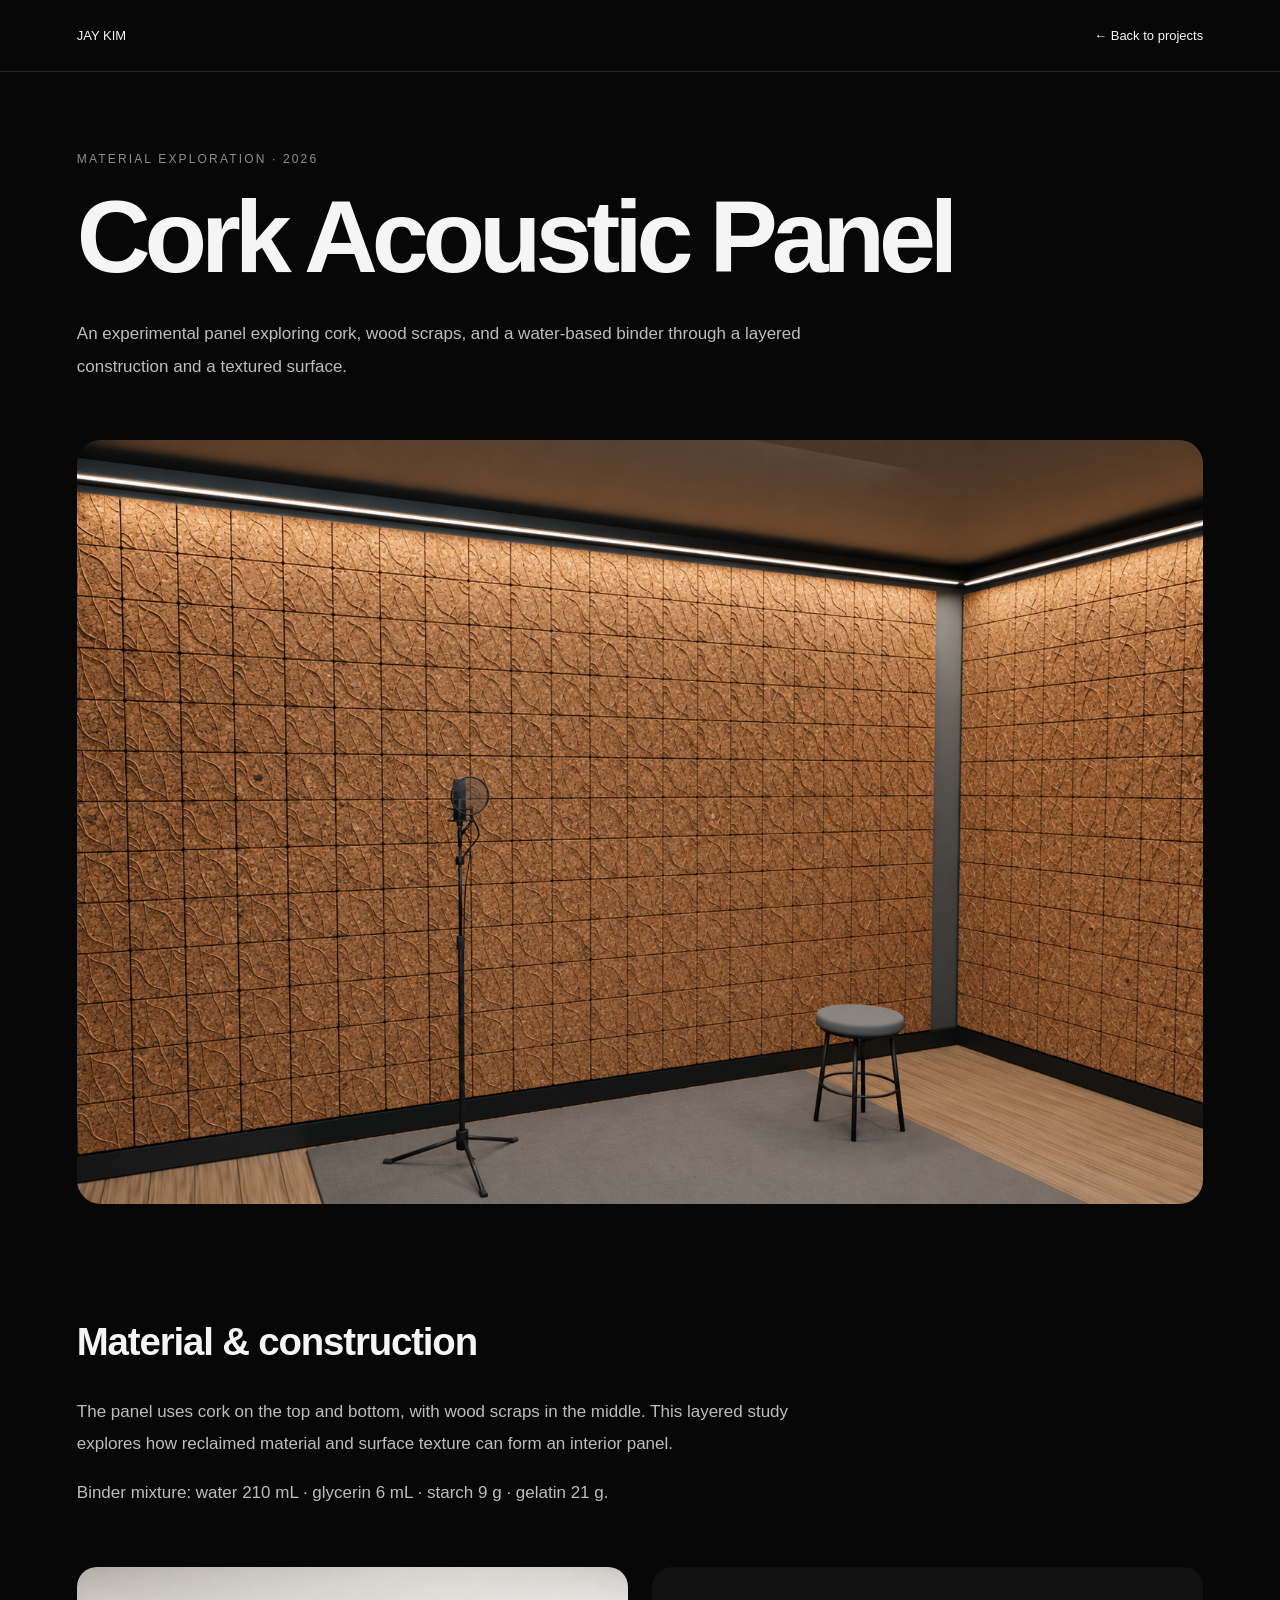
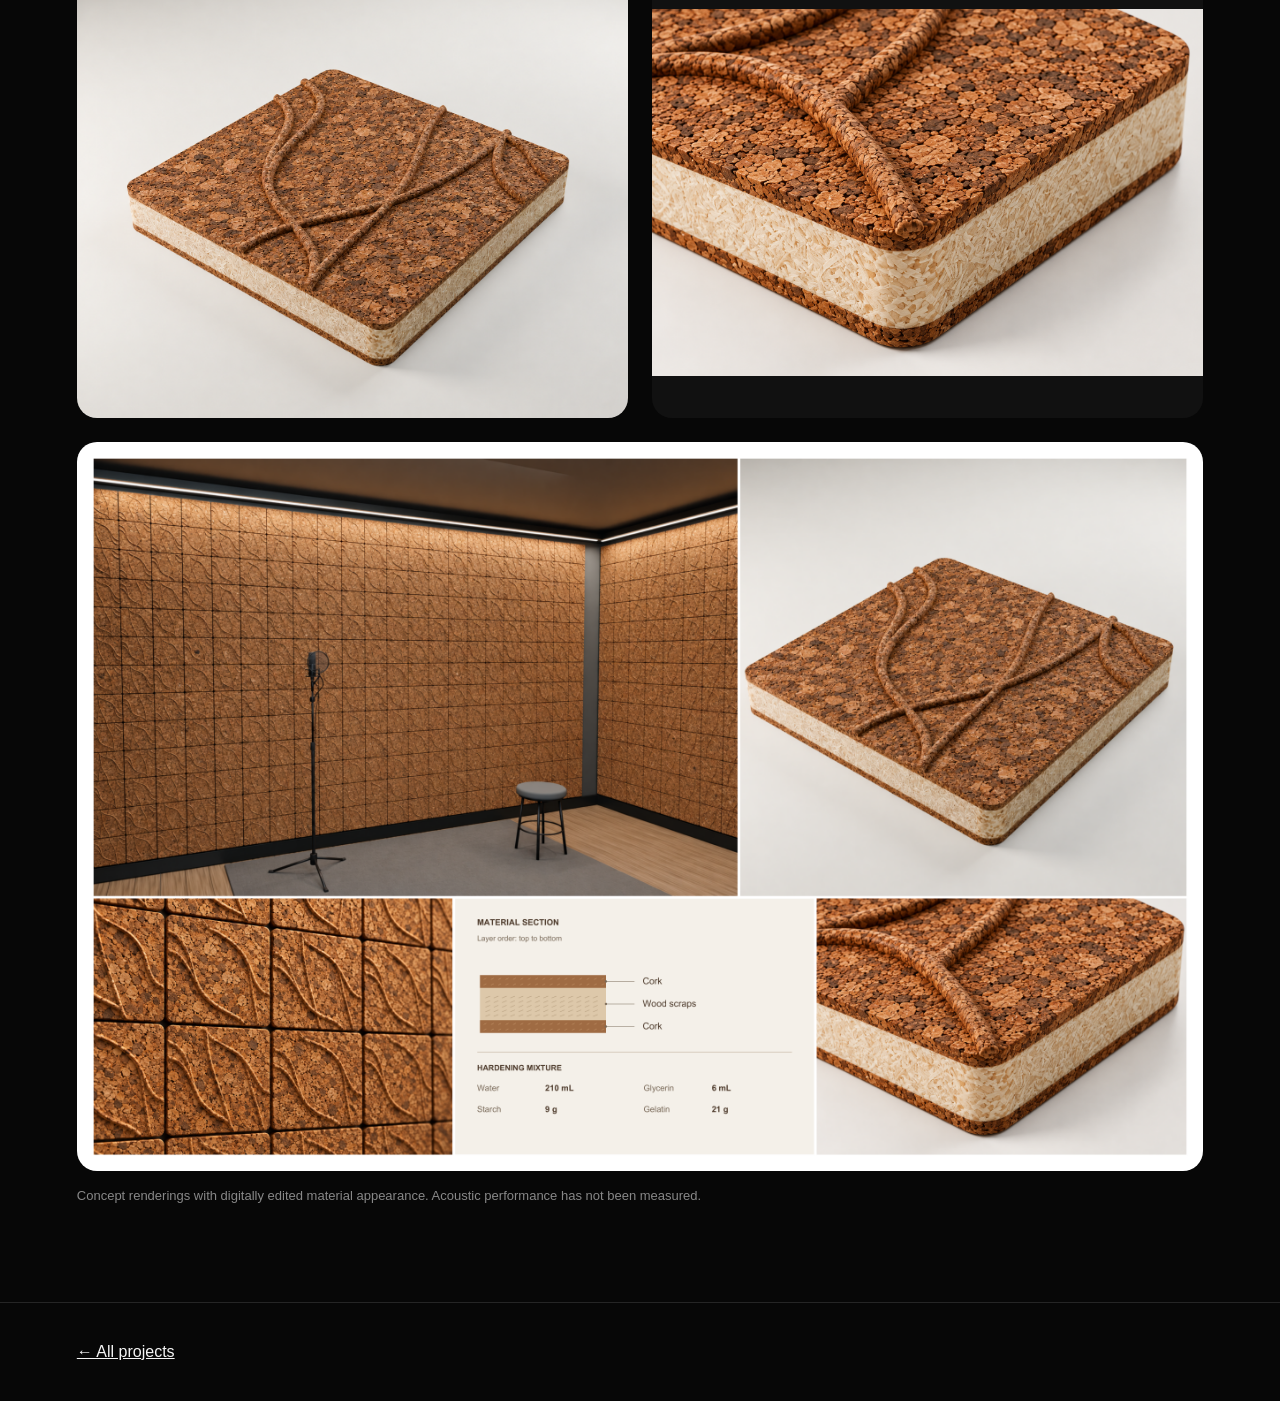
==== acoustic-detail.html @ 7c1a4f7e "Add RE:CHIVE and cork acoustic panel portfolio projects" ====
<!DOCTYPE html><html lang="en"><head><meta charset="utf-8"><meta name="viewport" content="width=device-width,initial-scale=1"><title>Cork Acoustic Panel — Jay Kim</title><link rel="stylesheet" href="project-detail.css"></head><body><nav><a href="index.html">JAY KIM</a><a href="index.html">← Back to projects</a></nav><main><div class="label">Material exploration · 2026</div><h1>Cork Acoustic Panel</h1><p>An experimental panel exploring cork, wood scraps, and a water-based binder through a layered construction and a textured surface.</p><img class="hero-image" src="projects/cork-room.png" alt="Cork Acoustic Panel project overview"><section><h2>Material &amp; construction</h2><p>The panel uses cork on the top and bottom, with wood scraps in the middle. This layered study explores how reclaimed material and surface texture can form an interior panel.</p><p>Binder mixture: water 210 mL · glycerin 6 mL · starch 9 g · gelatin 21 g.</p></section><div class="gallery"><img src="projects/cork-panel.png" alt="Textured cork panel rendering" loading="lazy"><img src="projects/cork-detail.png" alt="Cork panel edge and material detail rendering" loading="lazy"><img class="wide" src="projects/cork-presentation.png" alt="Panel presentation with cork and wood scrap layer diagram and binder formula" loading="lazy"></div><p class="note">Concept renderings with digitally edited material appearance. Acoustic performance has not been measured.</p></main><footer><a href="index.html">← All projects</a></footer></body></html>
---- project-detail.css ----
*{box-sizing:border-box}body{margin:0;background:#070707;color:#f5f5f5;font-family:Inter,Arial,sans-serif}a{color:inherit}nav{padding:28px 6vw;display:flex;justify-content:space-between;border-bottom:1px solid #252525}nav a{text-decoration:none;font-size:13px}main{max-width:1400px;margin:auto;padding:80px 6vw}h1{font-size:clamp(3rem,8vw,7rem);line-height:1;letter-spacing:-.06em;margin:20px 0 30px}h2{font-size:clamp(1.6rem,3vw,2.5rem);letter-spacing:-.03em}p{max-width:760px;color:#bdbdbd;line-height:1.9;font-size:17px}.label{text-transform:uppercase;letter-spacing:.18em;font-size:12px;color:#8e8e8e}.hero-image{width:100%;max-height:800px;object-fit:contain;background:#111;border-radius:24px;margin:40px 0}section{padding:40px 0}.gallery{display:grid;grid-template-columns:1fr 1fr;gap:24px}.gallery img{width:100%;height:100%;object-fit:contain;background:#111;border-radius:20px}.wide{grid-column:1/-1}.button{display:inline-block;border:1px solid #555;border-radius:30px;padding:16px 24px;margin:16px 12px 0 0;text-decoration:none}.button:hover{background:white;color:black}.note{font-size:13px;color:#888}footer{padding:40px 6vw;border-top:1px solid #252525}@media(max-width:700px){main{padding-top:55px}.gallery{grid-template-columns:1fr}.wide{grid-column:auto}nav{padding:24px 6vw}}
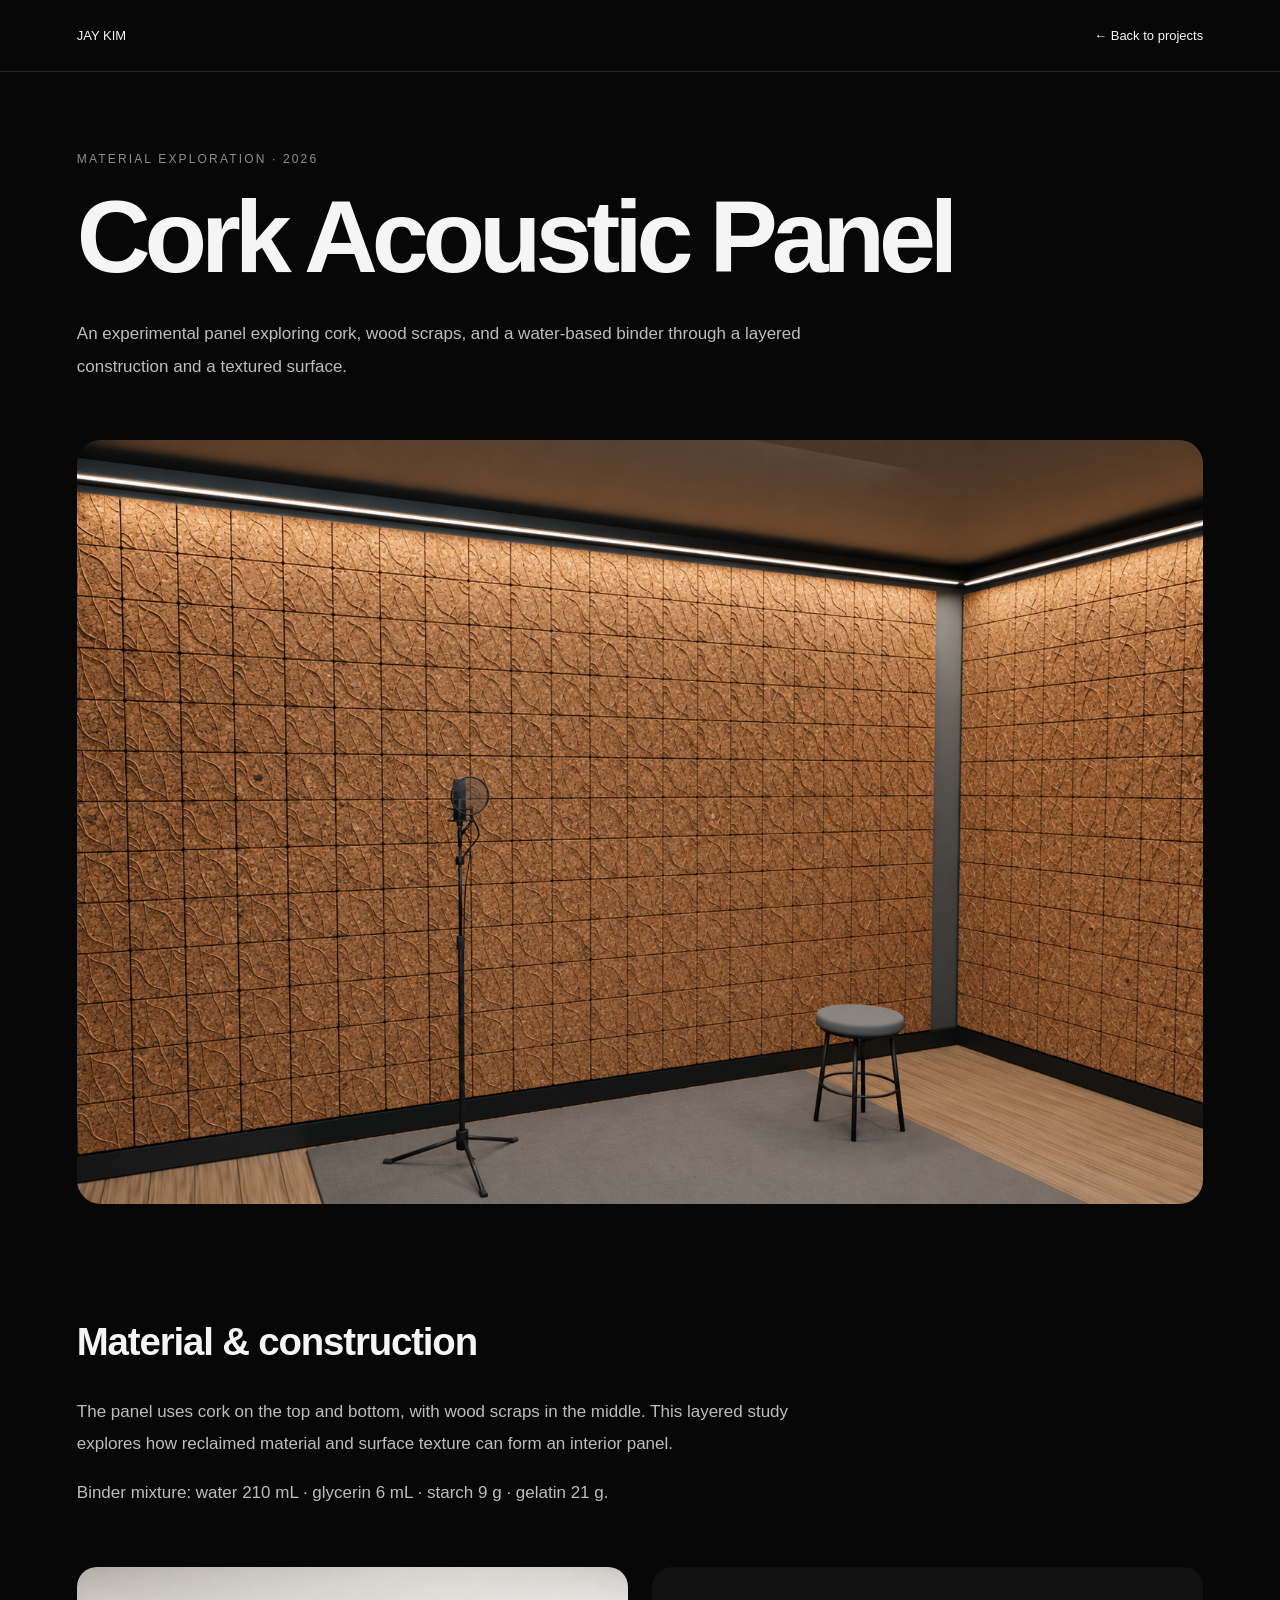
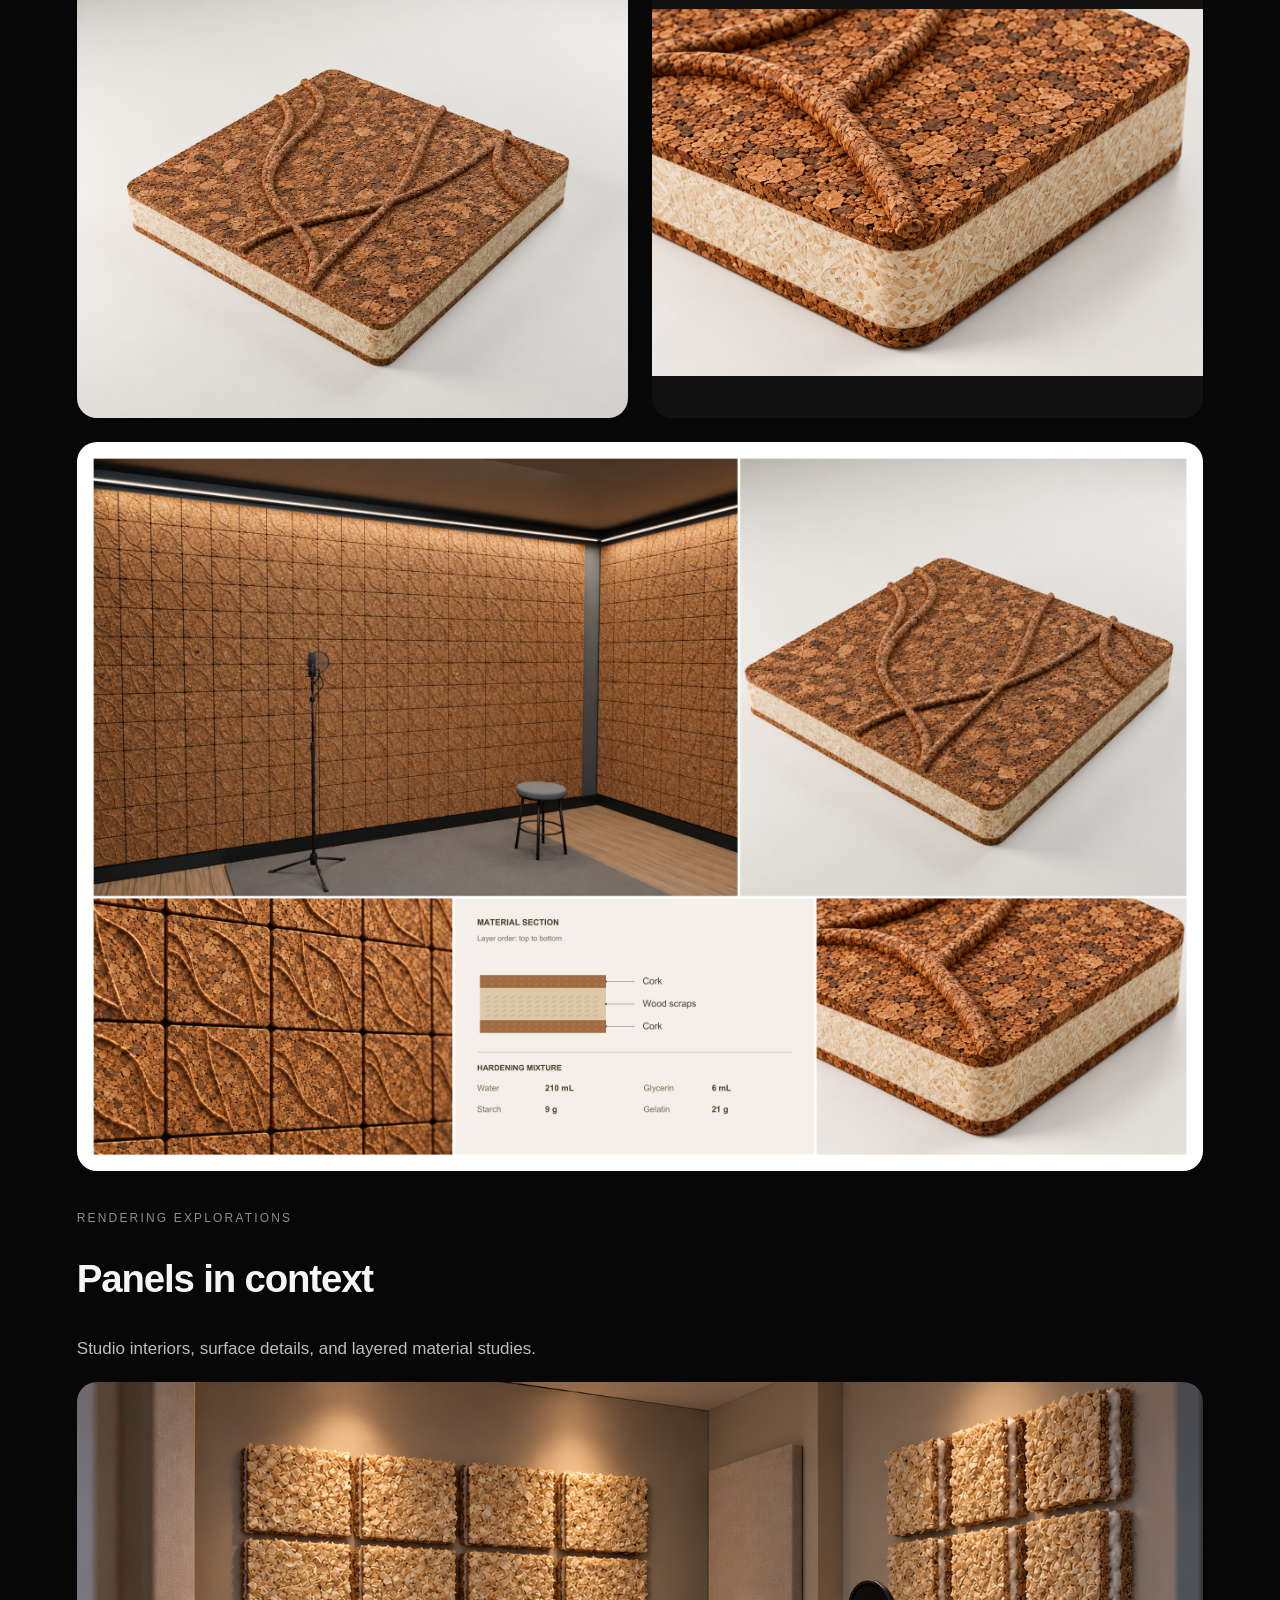
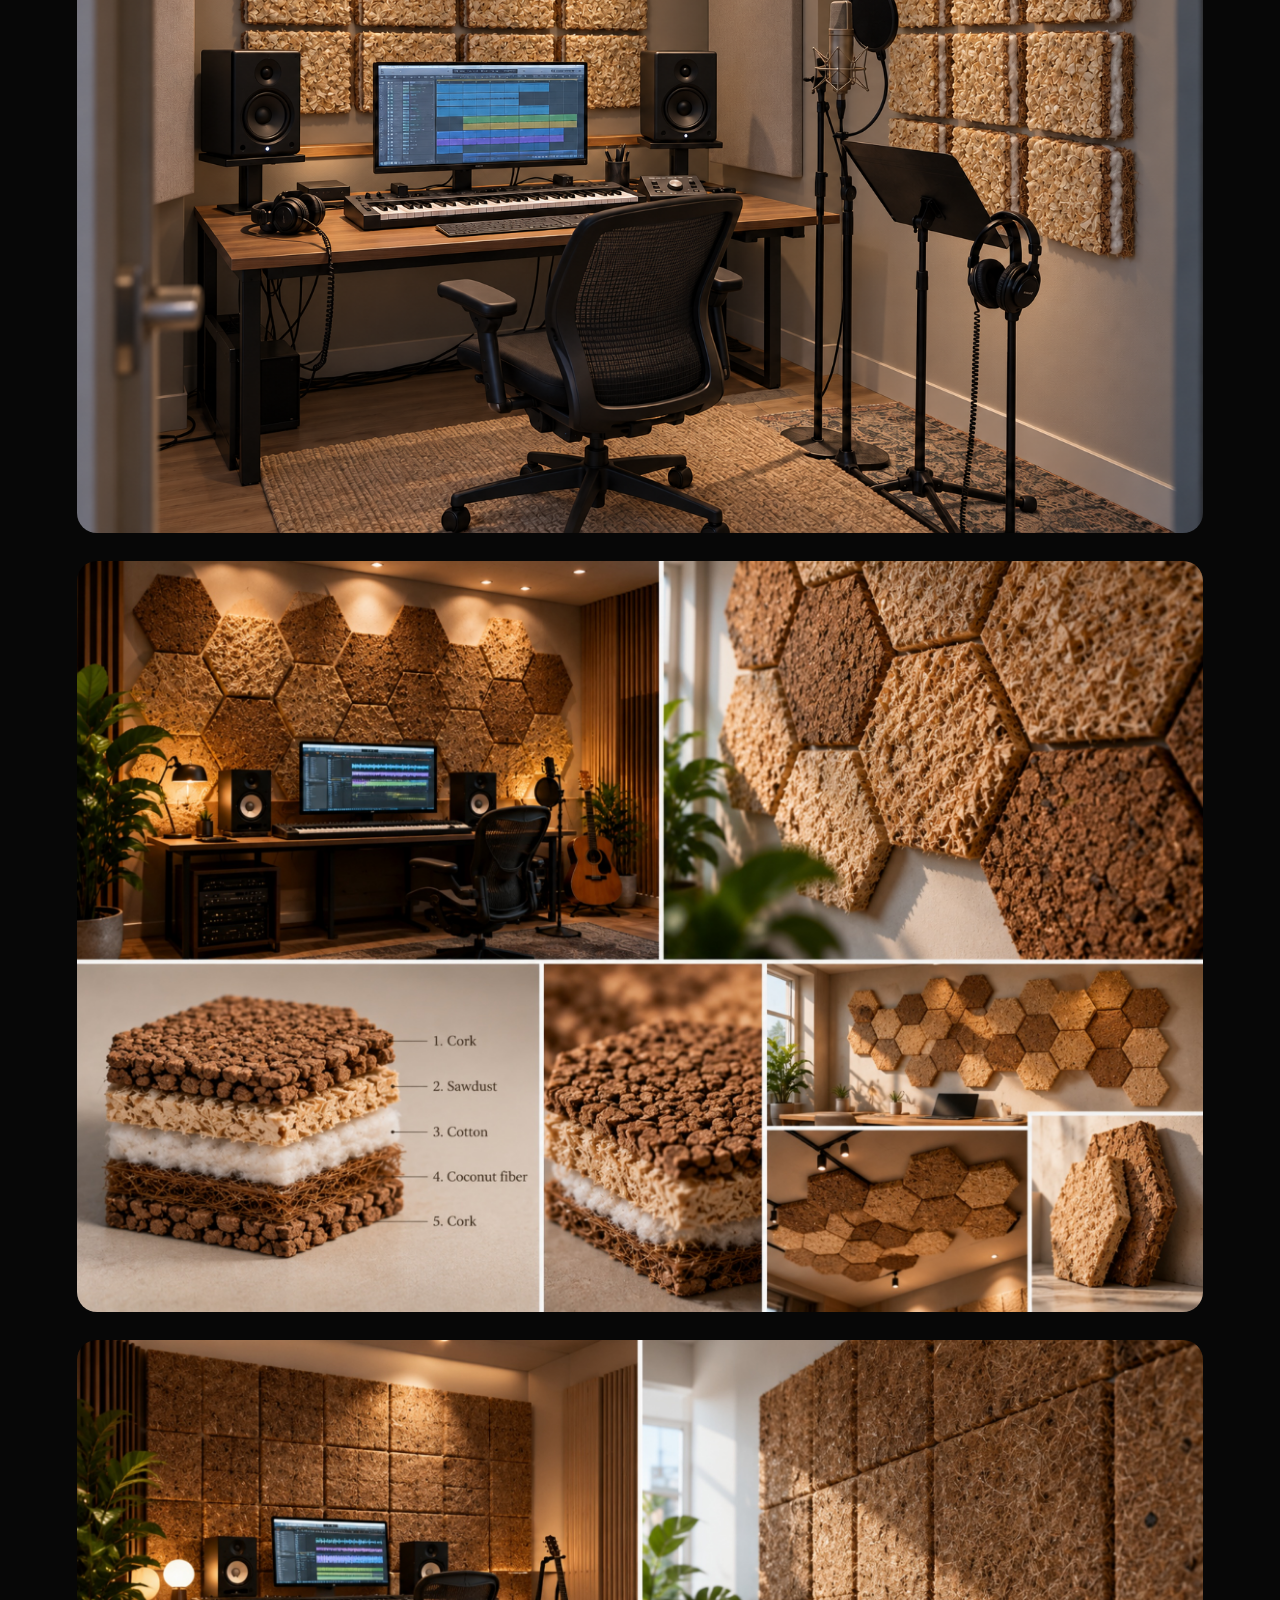
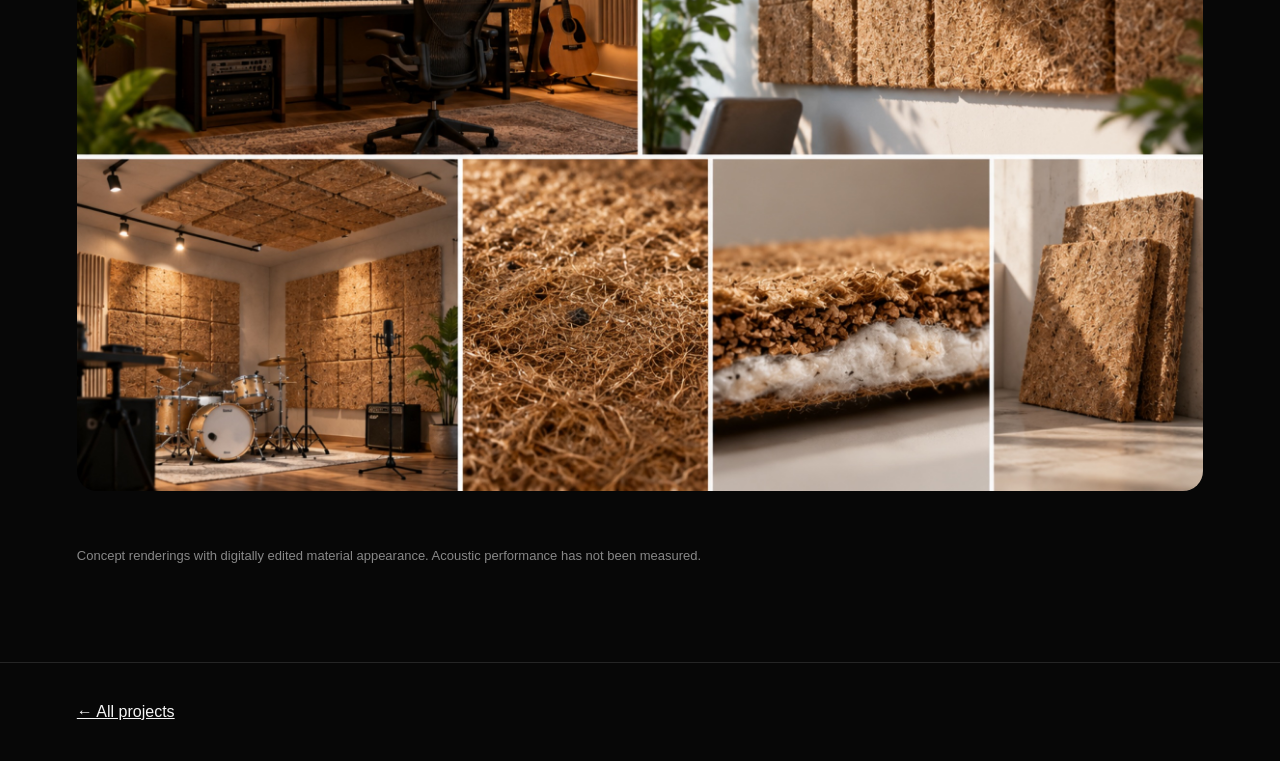
==== commit 119dde97: "Add studio render and final boards to acoustic panel detail" ====
--- a/acoustic-detail.html
+++ b/acoustic-detail.html
@@ -1 +1 @@
-<!DOCTYPE html><html lang="en"><head><meta charset="utf-8"><meta name="viewport" content="width=device-width,initial-scale=1"><title>Cork Acoustic Panel — Jay Kim</title><link rel="stylesheet" href="project-detail.css"></head><body><nav><a href="index.html">JAY KIM</a><a href="index.html">← Back to projects</a></nav><main><div class="label">Material exploration · 2026</div><h1>Cork Acoustic Panel</h1><p>An experimental panel exploring cork, wood scraps, and a water-based binder through a layered construction and a textured surface.</p><img class="hero-image" src="projects/cork-room.png" alt="Cork Acoustic Panel project overview"><section><h2>Material &amp; construction</h2><p>The panel uses cork on the top and bottom, with wood scraps in the middle. This layered study explores how reclaimed material and surface texture can form an interior panel.</p><p>Binder mixture: water 210 mL · glycerin 6 mL · starch 9 g · gelatin 21 g.</p></section><div class="gallery"><img src="projects/cork-panel.png" alt="Textured cork panel rendering" loading="lazy"><img src="projects/cork-detail.png" alt="Cork panel edge and material detail rendering" loading="lazy"><img class="wide" src="projects/cork-presentation.png" alt="Panel presentation with cork and wood scrap layer diagram and binder formula" loading="lazy"></div><p class="note">Concept renderings with digitally edited material appearance. Acoustic performance has not been measured.</p></main><footer><a href="index.html">← All projects</a></footer></body></html>+<!DOCTYPE html><html lang="en"><head><meta charset="utf-8"><meta name="viewport" content="width=device-width,initial-scale=1"><title>Cork Acoustic Panel — Jay Kim</title><link rel="stylesheet" href="project-detail.css"></head><body><nav><a href="index.html">JAY KIM</a><a href="index.html">← Back to projects</a></nav><main><div class="label">Material exploration · 2026</div><h1>Cork Acoustic Panel</h1><p>An experimental panel exploring cork, wood scraps, and a water-based binder through a layered construction and a textured surface.</p><img class="hero-image" src="projects/cork-room.png" alt="Cork Acoustic Panel project overview"><section><h2>Material &amp; construction</h2><p>The panel uses cork on the top and bottom, with wood scraps in the middle. This layered study explores how reclaimed material and surface texture can form an interior panel.</p><p>Binder mixture: water 210 mL · glycerin 6 mL · starch 9 g · gelatin 21 g.</p></section><div class="gallery"><img src="projects/cork-panel.png" alt="Textured cork panel rendering" loading="lazy"><img src="projects/cork-detail.png" alt="Cork panel edge and material detail rendering" loading="lazy"><img class="wide" src="projects/cork-presentation.png" alt="Panel presentation with cork and wood scrap layer diagram and binder formula" loading="lazy"></div><section><div class="label">RENDERING EXPLORATIONS</div><h2>Panels in context</h2><p>Studio interiors, surface details, and layered material studies.</p><div class="acoustic-render-gallery"><img src="projects/cork-studio-render.png" alt="Acoustic panels arranged on the walls of a recording studio" loading="lazy"><img src="projects/cork-final-board-1.jpg" alt="Hexagonal acoustic panel concept: interior applications, textures, and layered material study" loading="lazy"><img src="projects/cork-final-board-2.jpg" alt="Square acoustic panel concept: wall and ceiling applications and material details" loading="lazy"></div></section><p class="note">Concept renderings with digitally edited material appearance. Acoustic performance has not been measured.</p></main><footer><a href="index.html">← All projects</a></footer></body></html>
--- a/project-detail.css
+++ b/project-detail.css
@@ -1 +1,6 @@
-*{box-sizing:border-box}body{margin:0;background:#070707;color:#f5f5f5;font-family:Inter,Arial,sans-serif}a{color:inherit}nav{padding:28px 6vw;display:flex;justify-content:space-between;border-bottom:1px solid #252525}nav a{text-decoration:none;font-size:13px}main{max-width:1400px;margin:auto;padding:80px 6vw}h1{font-size:clamp(3rem,8vw,7rem);line-height:1;letter-spacing:-.06em;margin:20px 0 30px}h2{font-size:clamp(1.6rem,3vw,2.5rem);letter-spacing:-.03em}p{max-width:760px;color:#bdbdbd;line-height:1.9;font-size:17px}.label{text-transform:uppercase;letter-spacing:.18em;font-size:12px;color:#8e8e8e}.hero-image{width:100%;max-height:800px;object-fit:contain;background:#111;border-radius:24px;margin:40px 0}section{padding:40px 0}.gallery{display:grid;grid-template-columns:1fr 1fr;gap:24px}.gallery img{width:100%;height:100%;object-fit:contain;background:#111;border-radius:20px}.wide{grid-column:1/-1}.button{display:inline-block;border:1px solid #555;border-radius:30px;padding:16px 24px;margin:16px 12px 0 0;text-decoration:none}.button:hover{background:white;color:black}.note{font-size:13px;color:#888}footer{padding:40px 6vw;border-top:1px solid #252525}@media(max-width:700px){main{padding-top:55px}.gallery{grid-template-columns:1fr}.wide{grid-column:auto}nav{padding:24px 6vw}}+*{box-sizing:border-box}body{margin:0;background:#070707;color:#f5f5f5;font-family:Inter,Arial,sans-serif}a{color:inherit}nav{padding:28px 6vw;display:flex;justify-content:space-between;border-bottom:1px solid #252525}nav a{text-decoration:none;font-size:13px}main{max-width:1400px;margin:auto;padding:80px 6vw}h1{font-size:clamp(3rem,8vw,7rem);line-height:1;letter-spacing:-.06em;margin:20px 0 30px}h2{font-size:clamp(1.6rem,3vw,2.5rem);letter-spacing:-.03em}p{max-width:760px;color:#bdbdbd;line-height:1.9;font-size:17px}.label{text-transform:uppercase;letter-spacing:.18em;font-size:12px;color:#8e8e8e}.hero-image{width:100%;max-height:800px;object-fit:contain;background:#111;border-radius:24px;margin:40px 0}section{padding:40px 0}.gallery{display:grid;grid-template-columns:1fr 1fr;gap:24px}.gallery img{width:100%;height:100%;object-fit:contain;background:#111;border-radius:20px}.wide{grid-column:1/-1}.button{display:inline-block;border:1px solid #555;border-radius:30px;padding:16px 24px;margin:16px 12px 0 0;text-decoration:none}.button:hover{background:white;color:black}.note{font-size:13px;color:#888}footer{padding:40px 6vw;border-top:1px solid #252525}@media(max-width:700px){main{padding-top:55px}.gallery{grid-template-columns:1fr}.wide{grid-column:auto}nav{padding:24px 6vw}}
+.example-grid{display:grid;grid-template-columns:1fr 1fr;gap:40px 28px;align-items:start}.example-grid figure{margin:0}.example-grid img{display:block;width:100%;height:auto;border:1px solid #303030}.example-grid figcaption{font-size:13px;color:#aaa;margin-top:14px}.archive-screen{width:100%;height:auto;border-radius:20px;margin-top:24px}@media(max-width:700px){.example-grid{grid-template-columns:1fr}}
+
+.archive-mobile{display:block;width:min(100%,430px);height:auto;max-height:none;margin:32px auto 0;border-radius:22px;border:1px solid #303030}
+
+.acoustic-render-gallery{display:grid;gap:28px}.acoustic-render-gallery img{display:block;width:100%;height:auto;border-radius:20px}
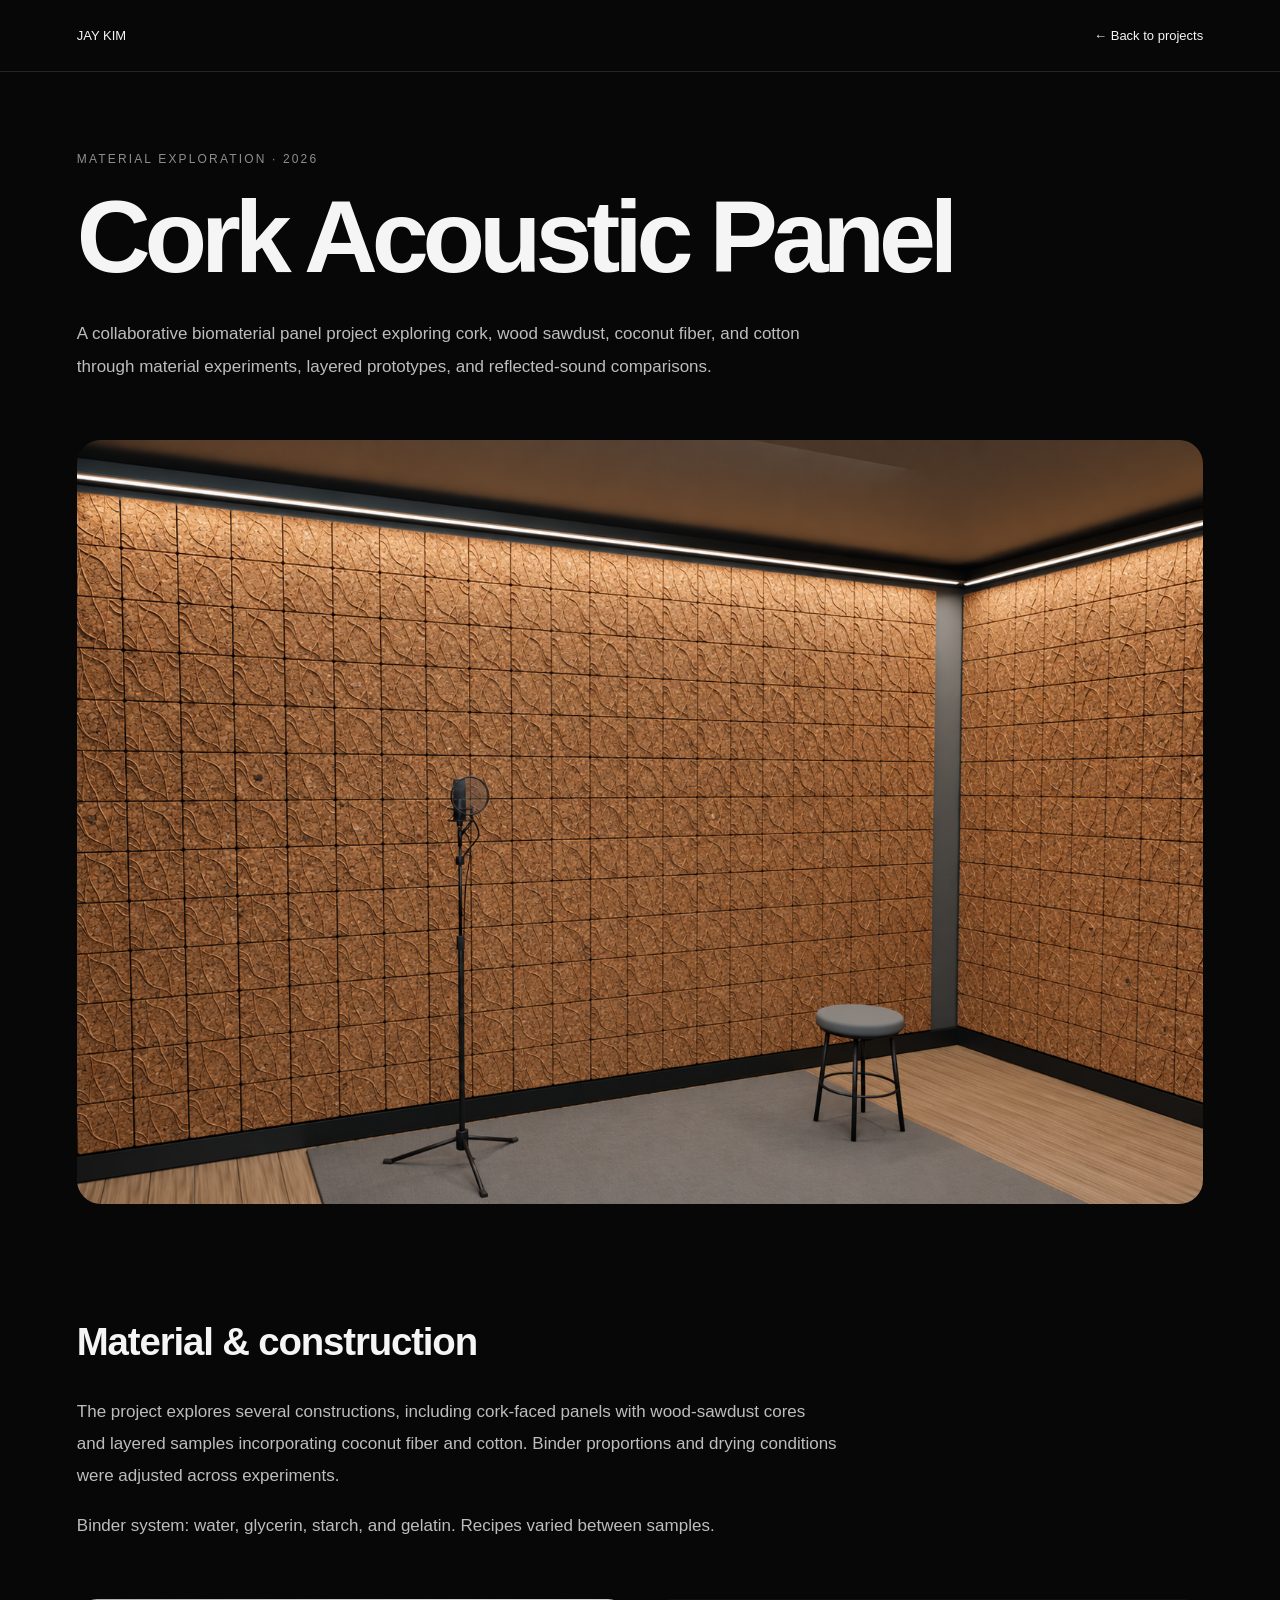
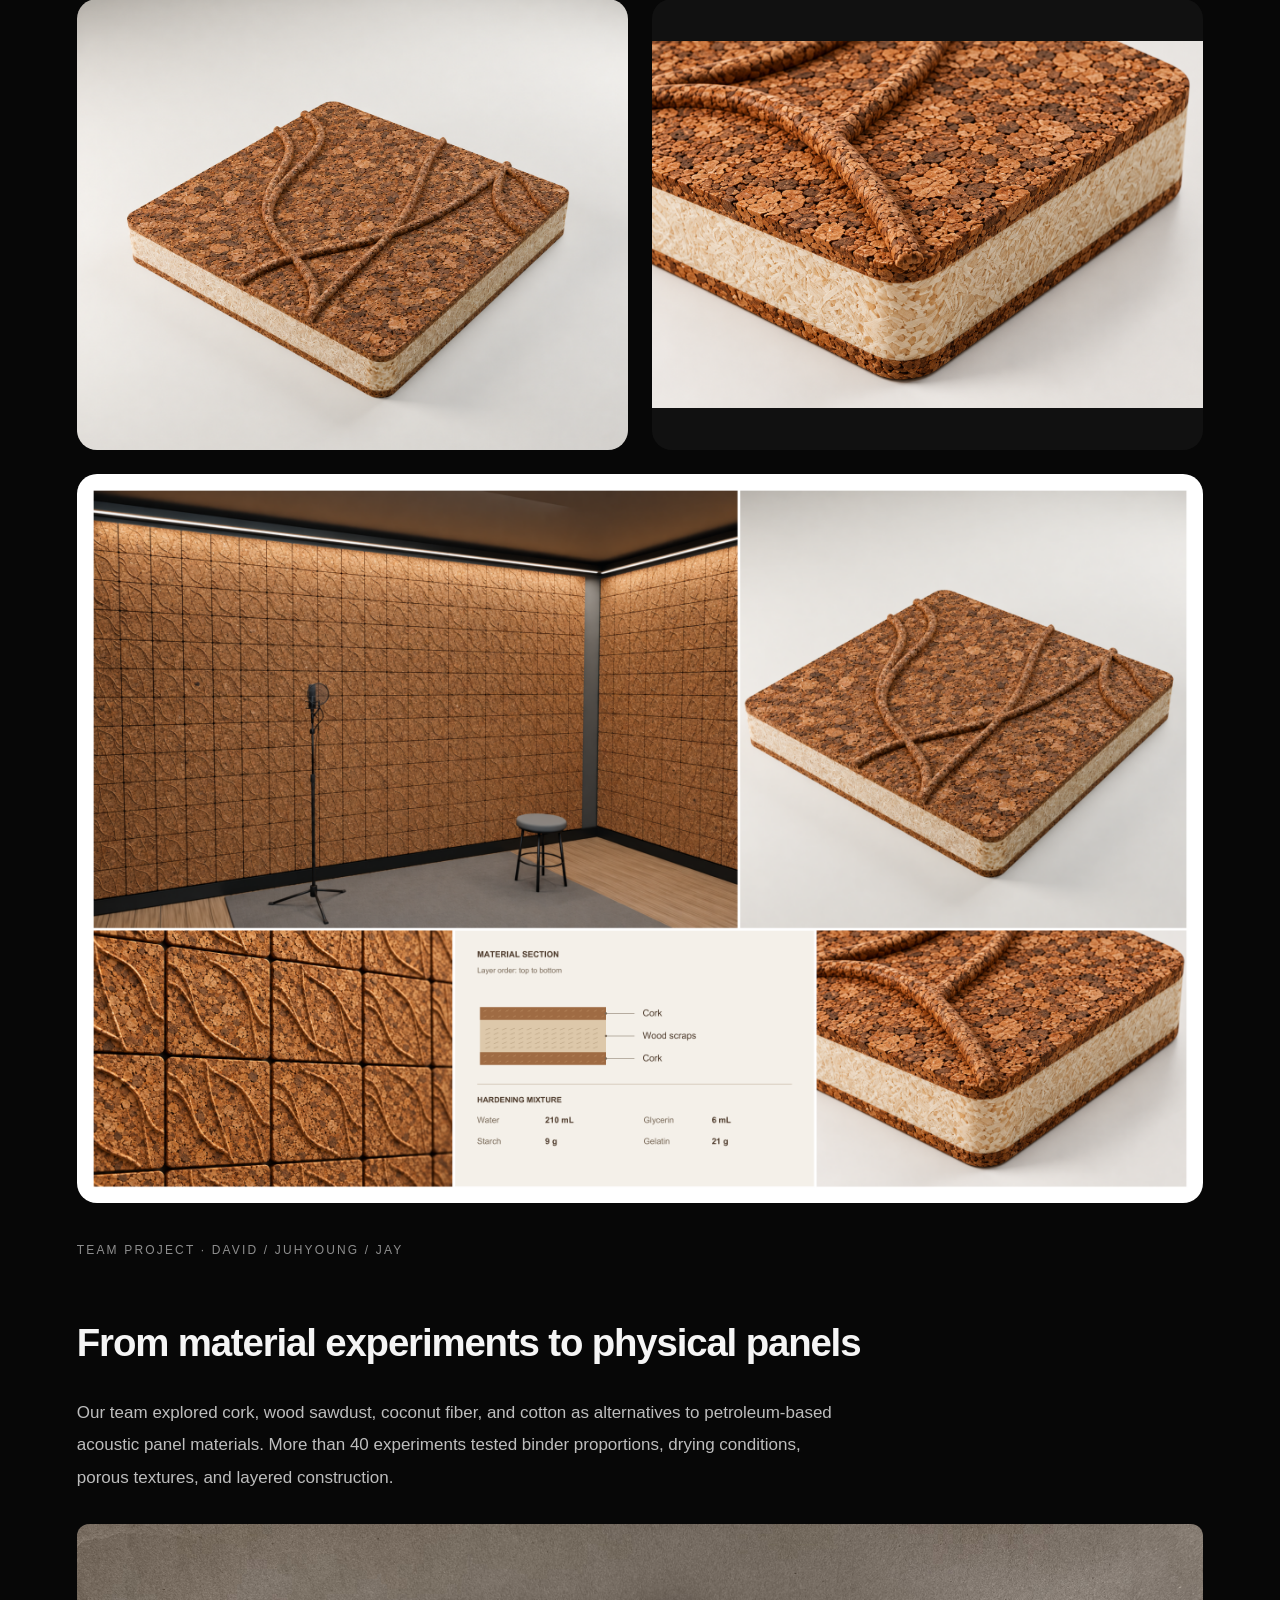
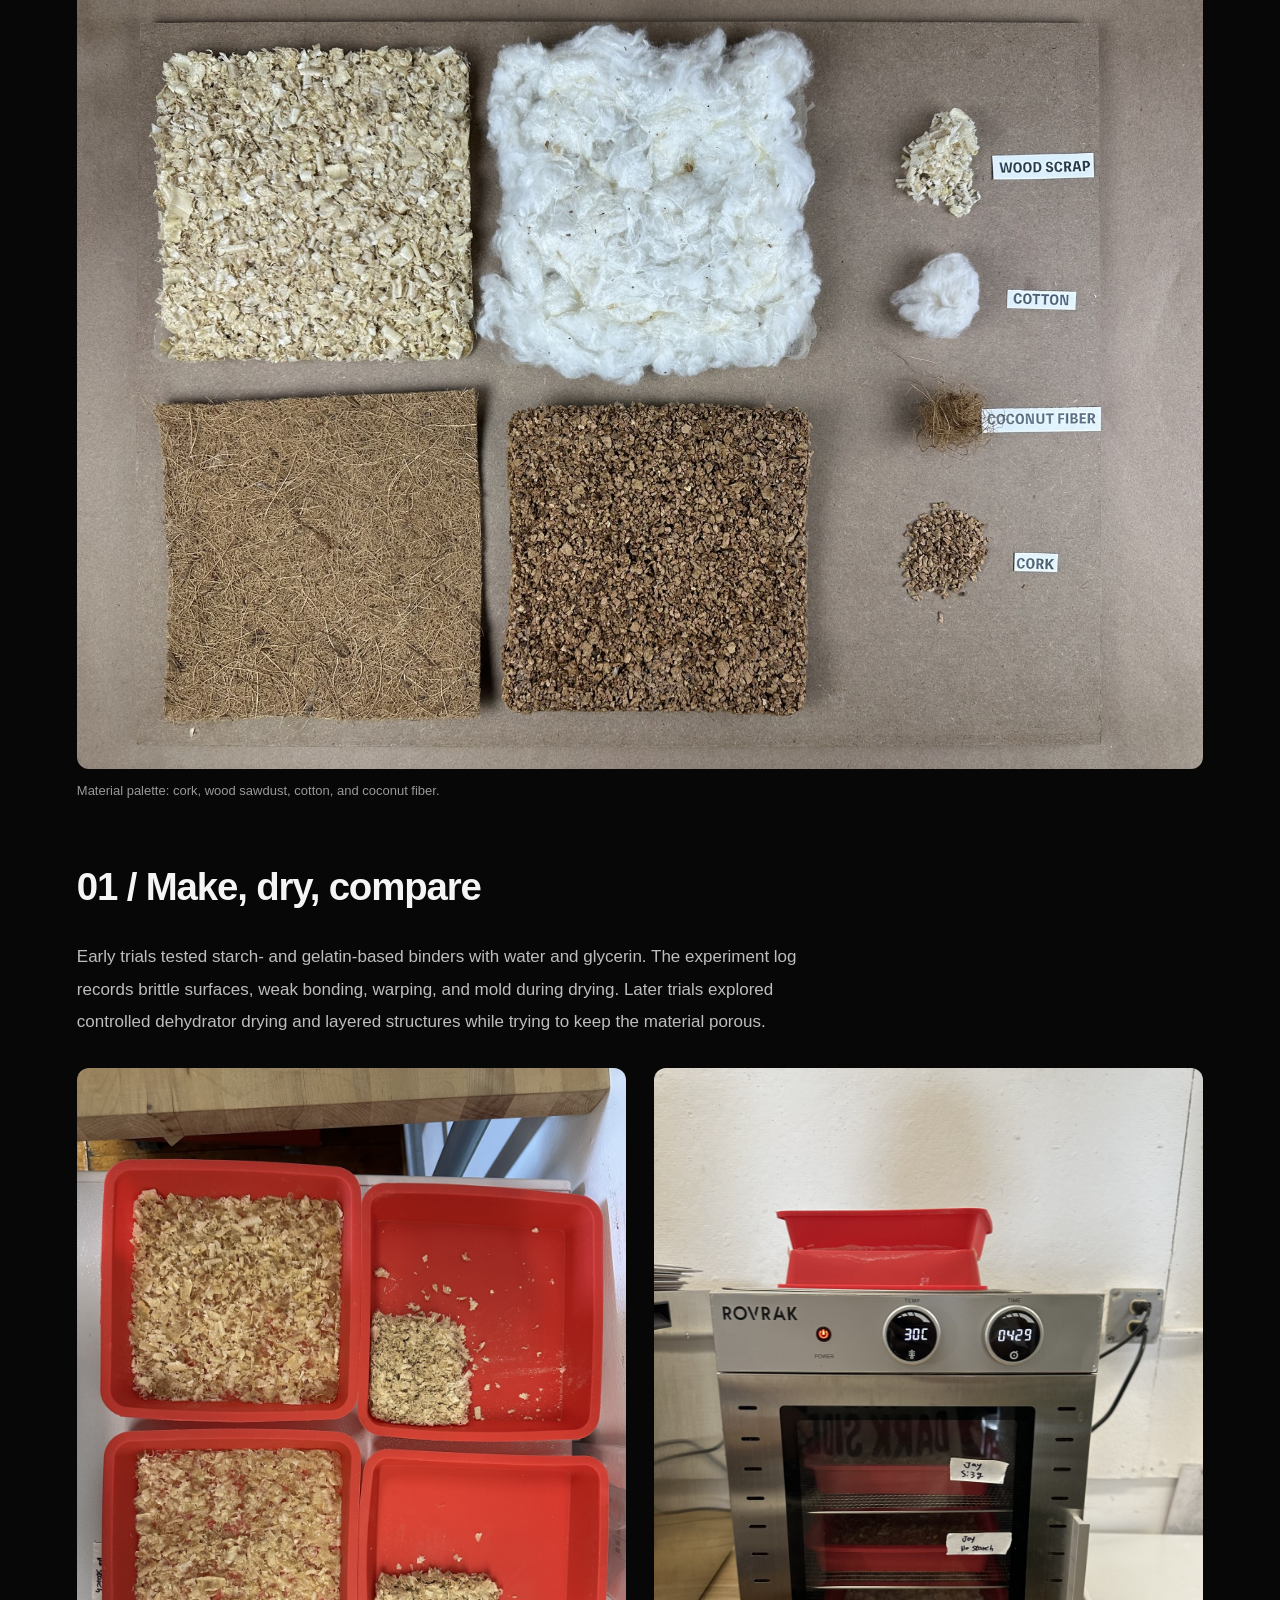
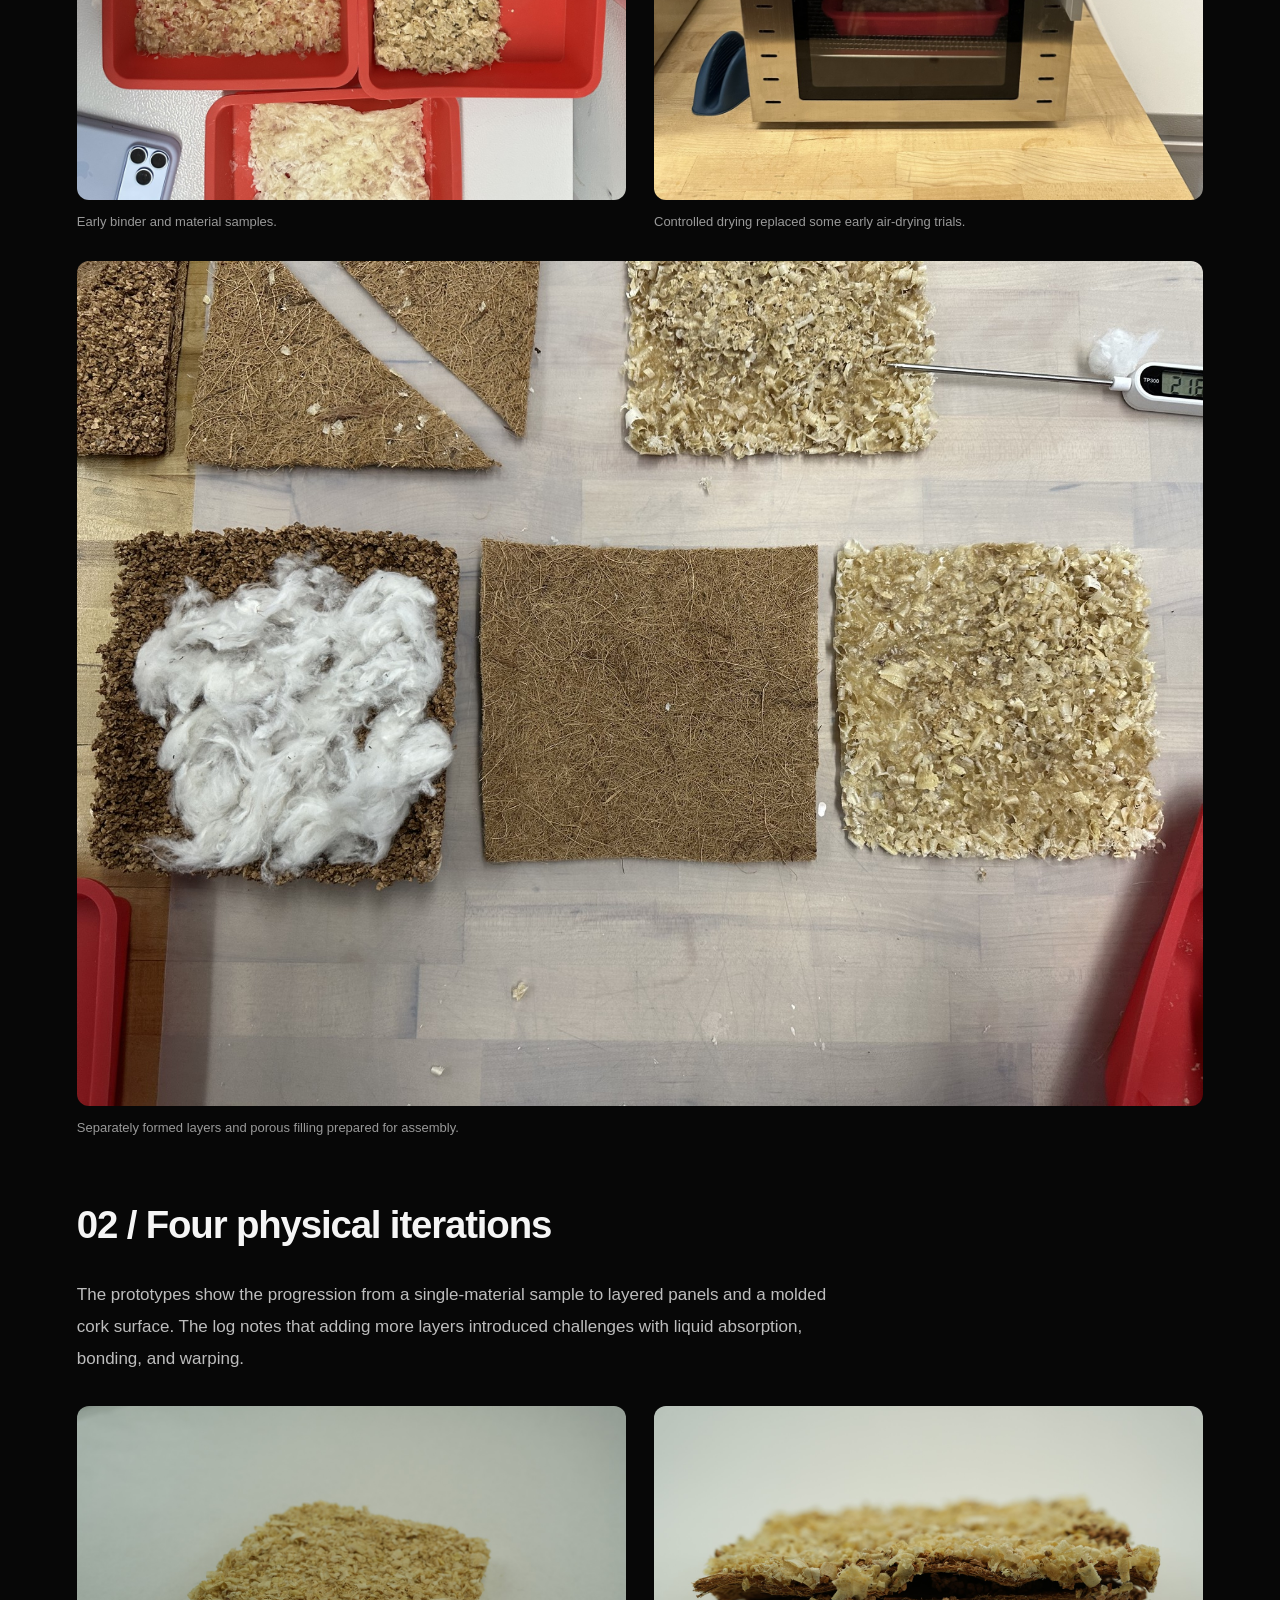
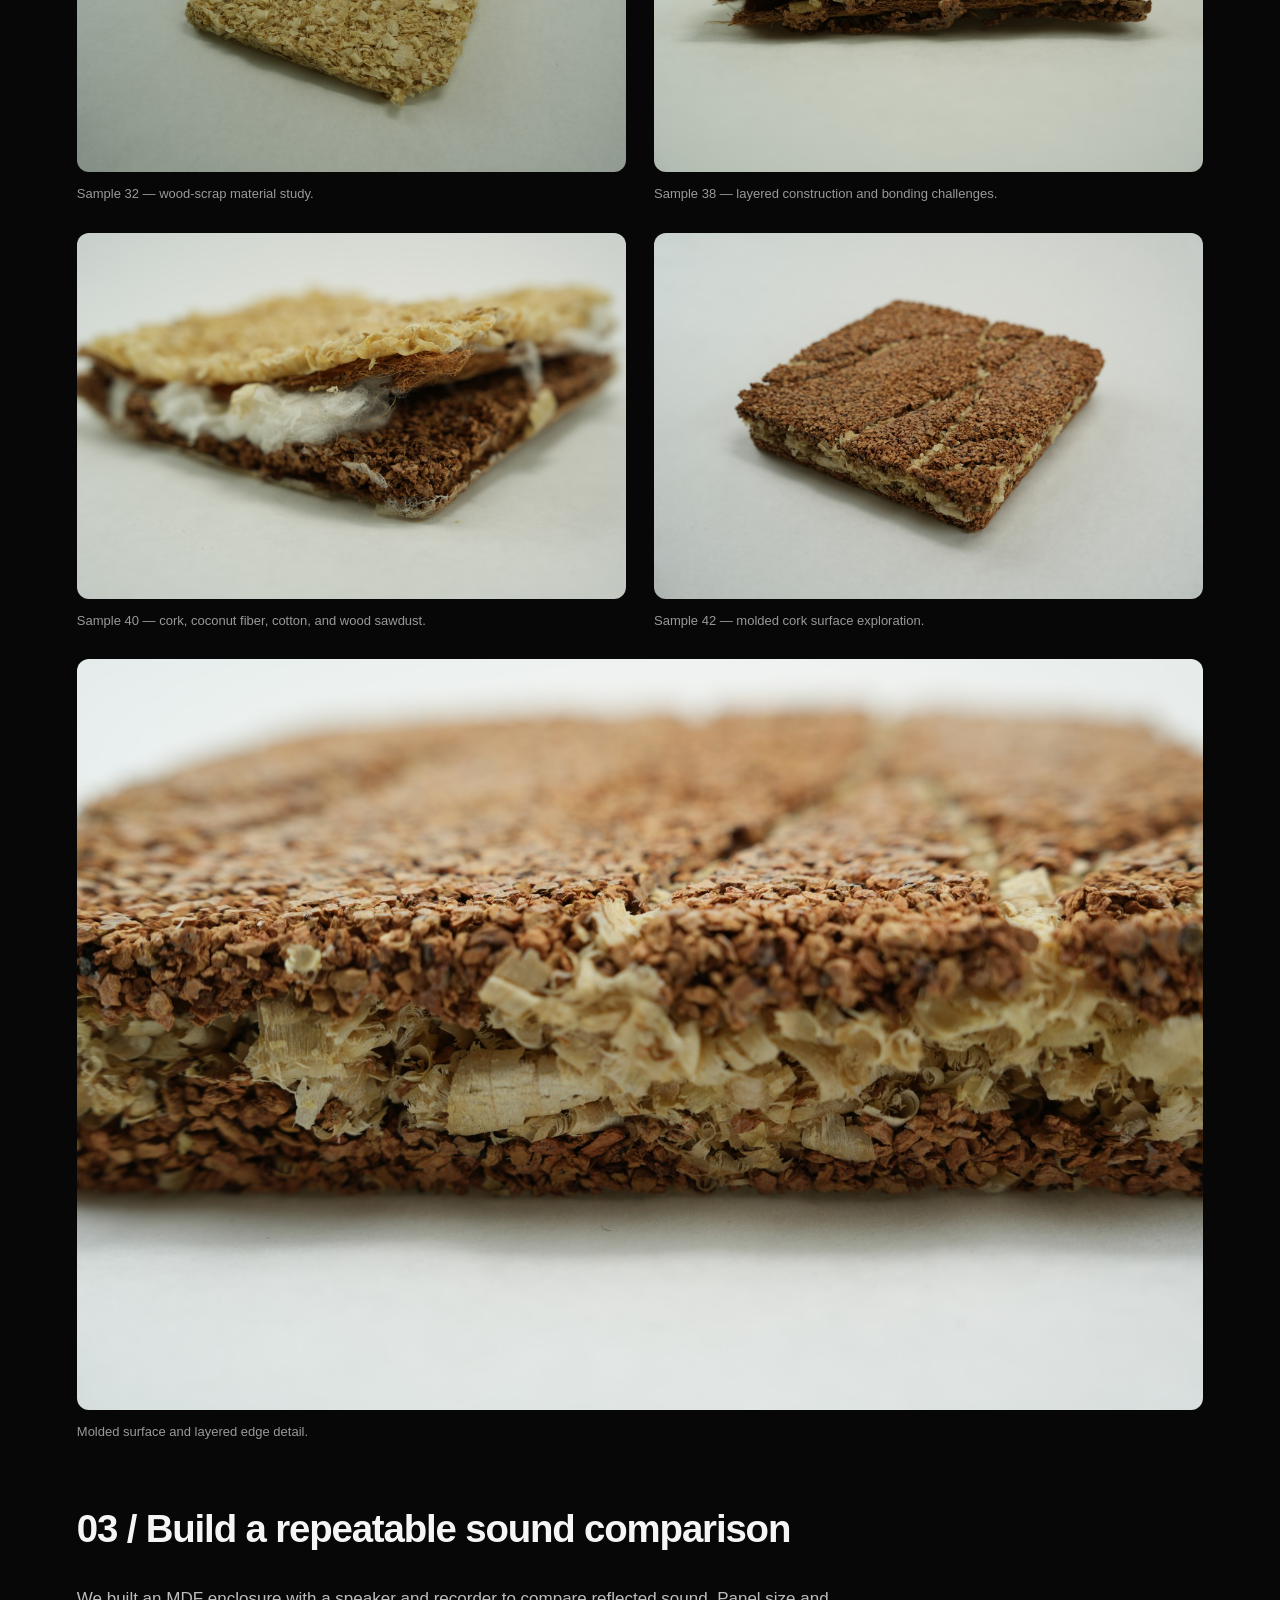
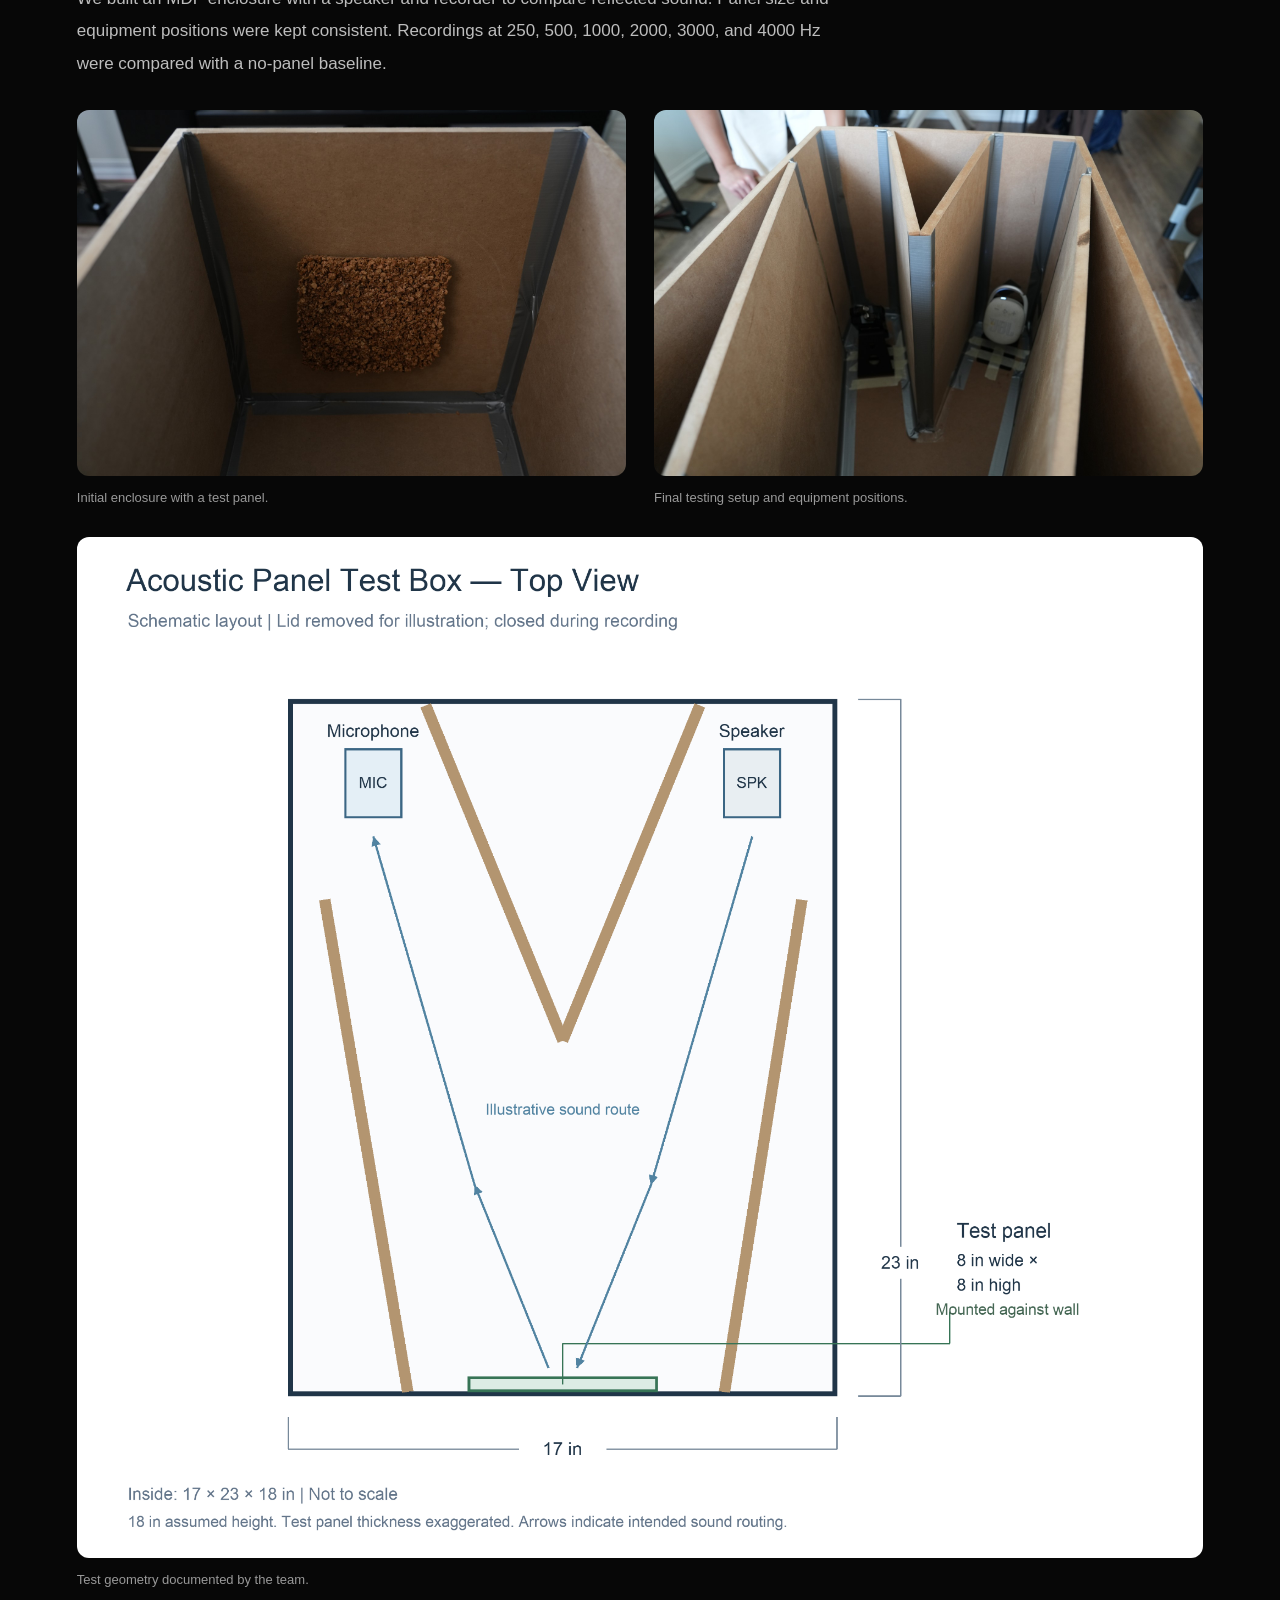
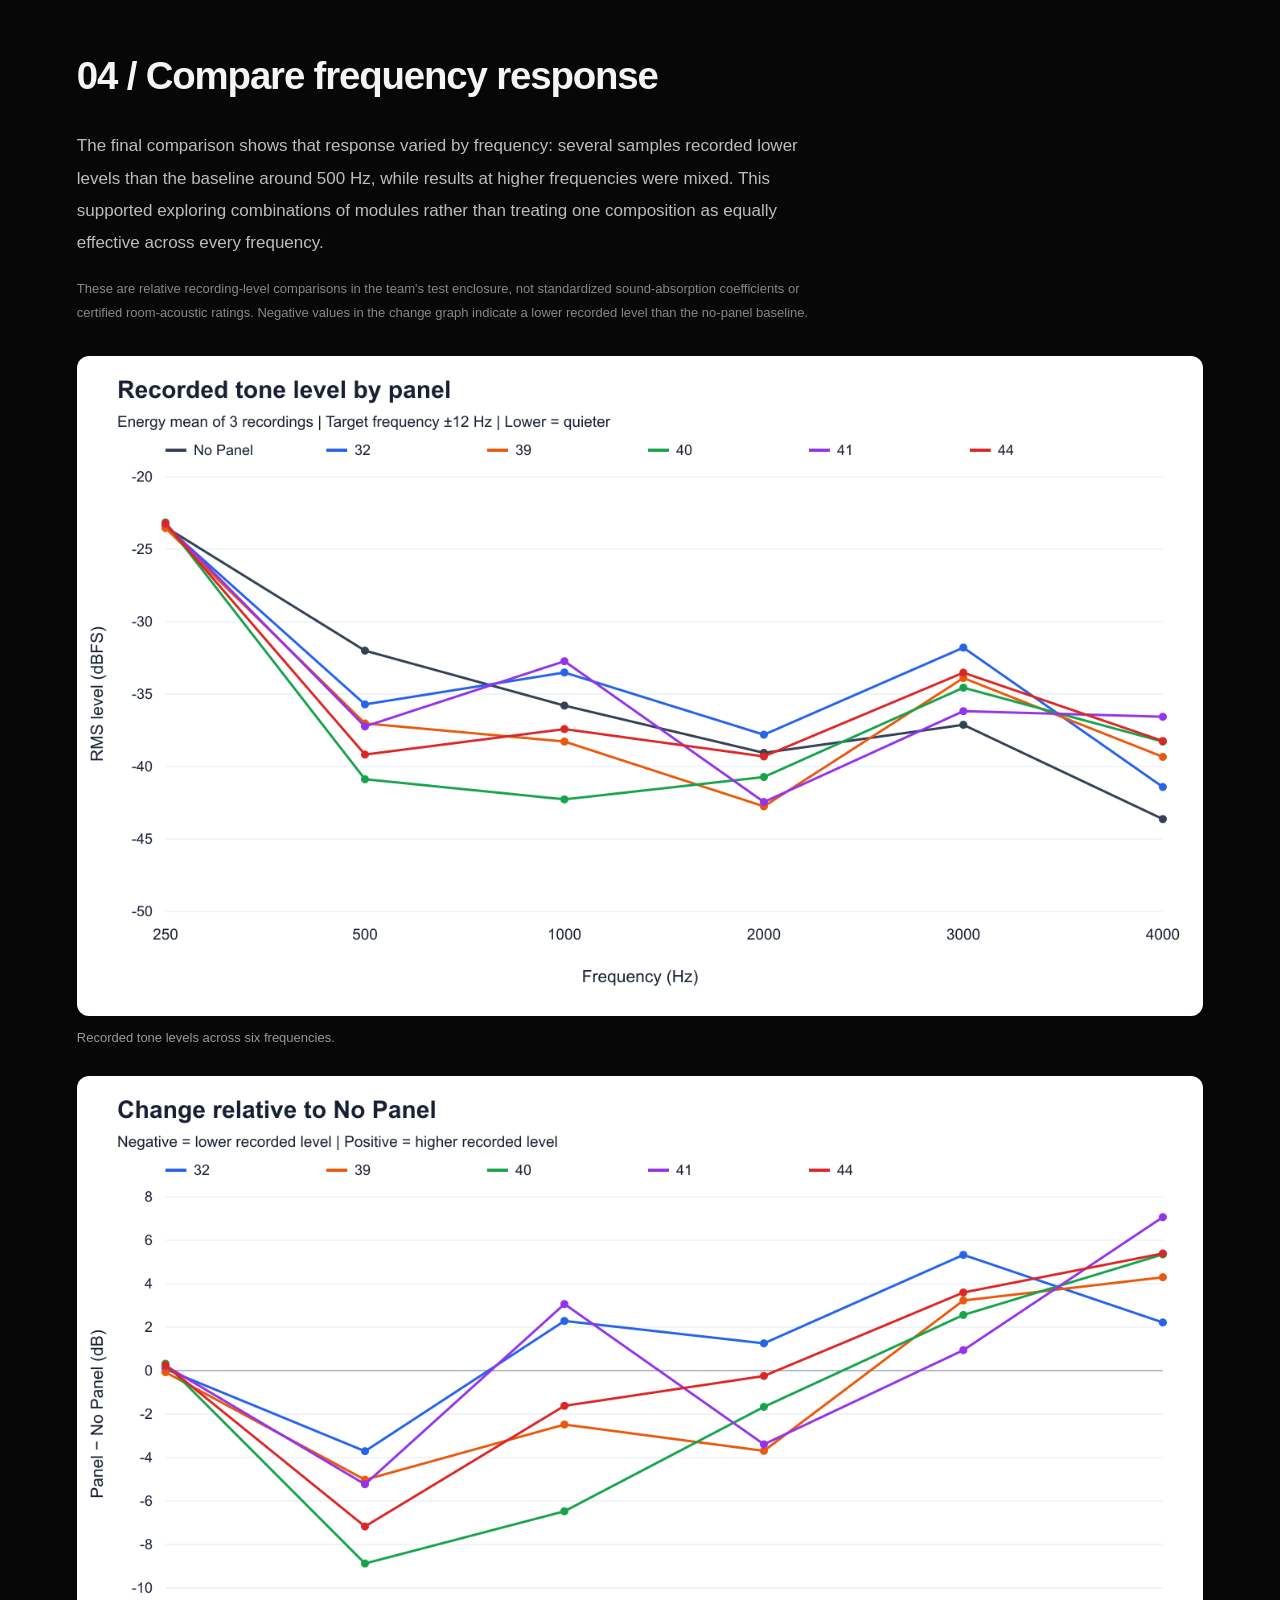
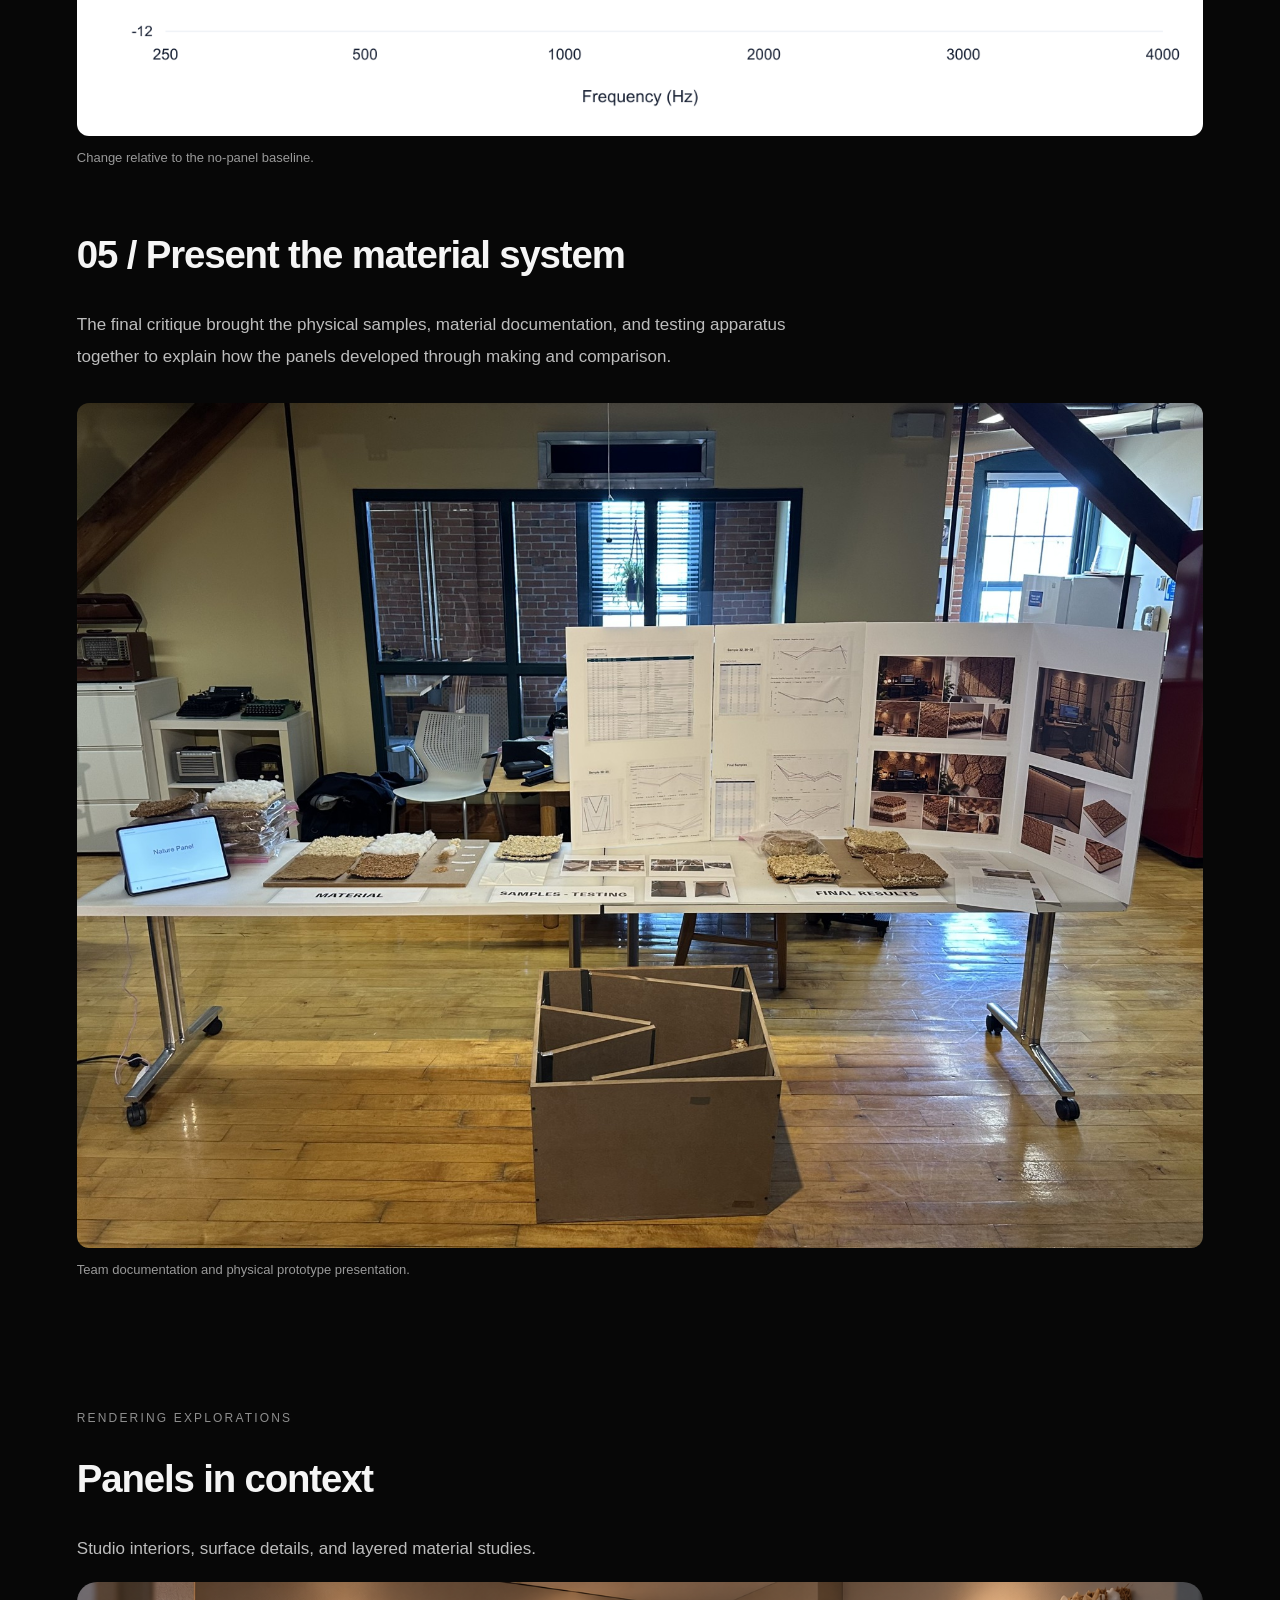
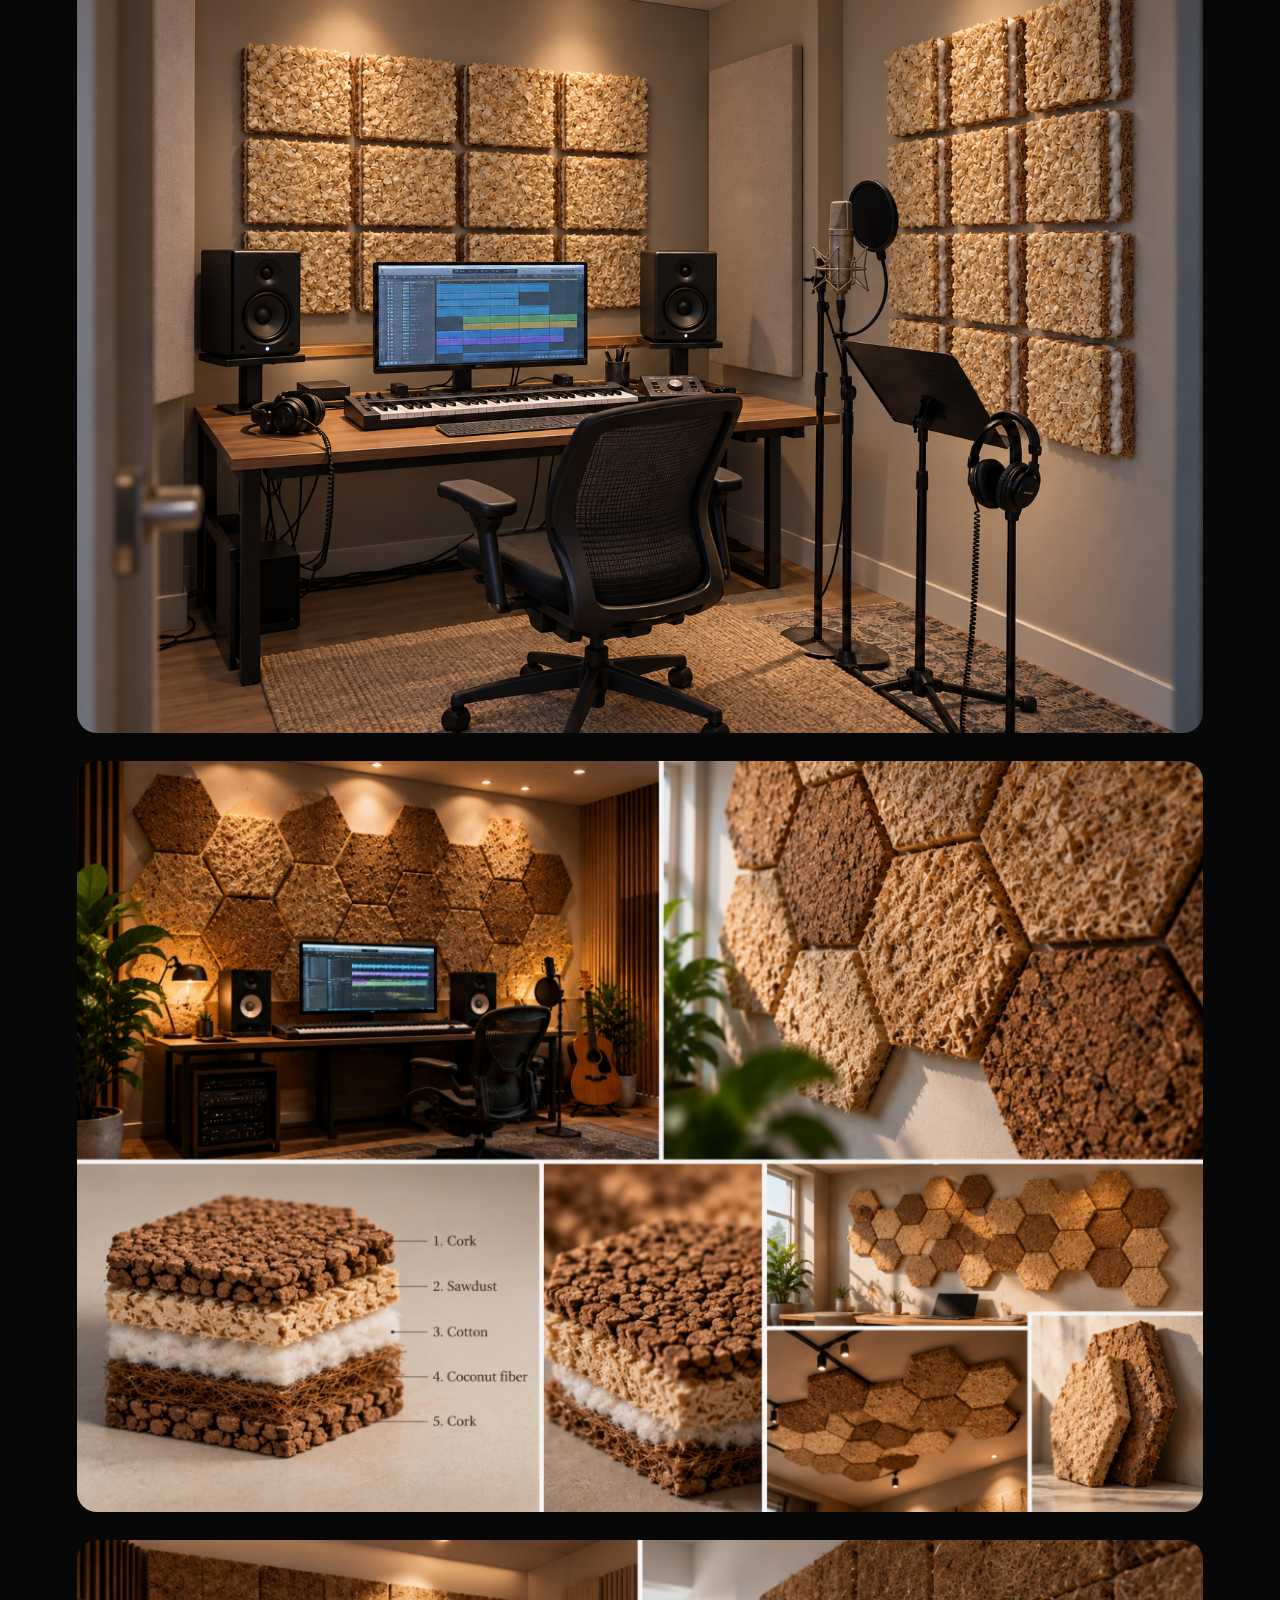
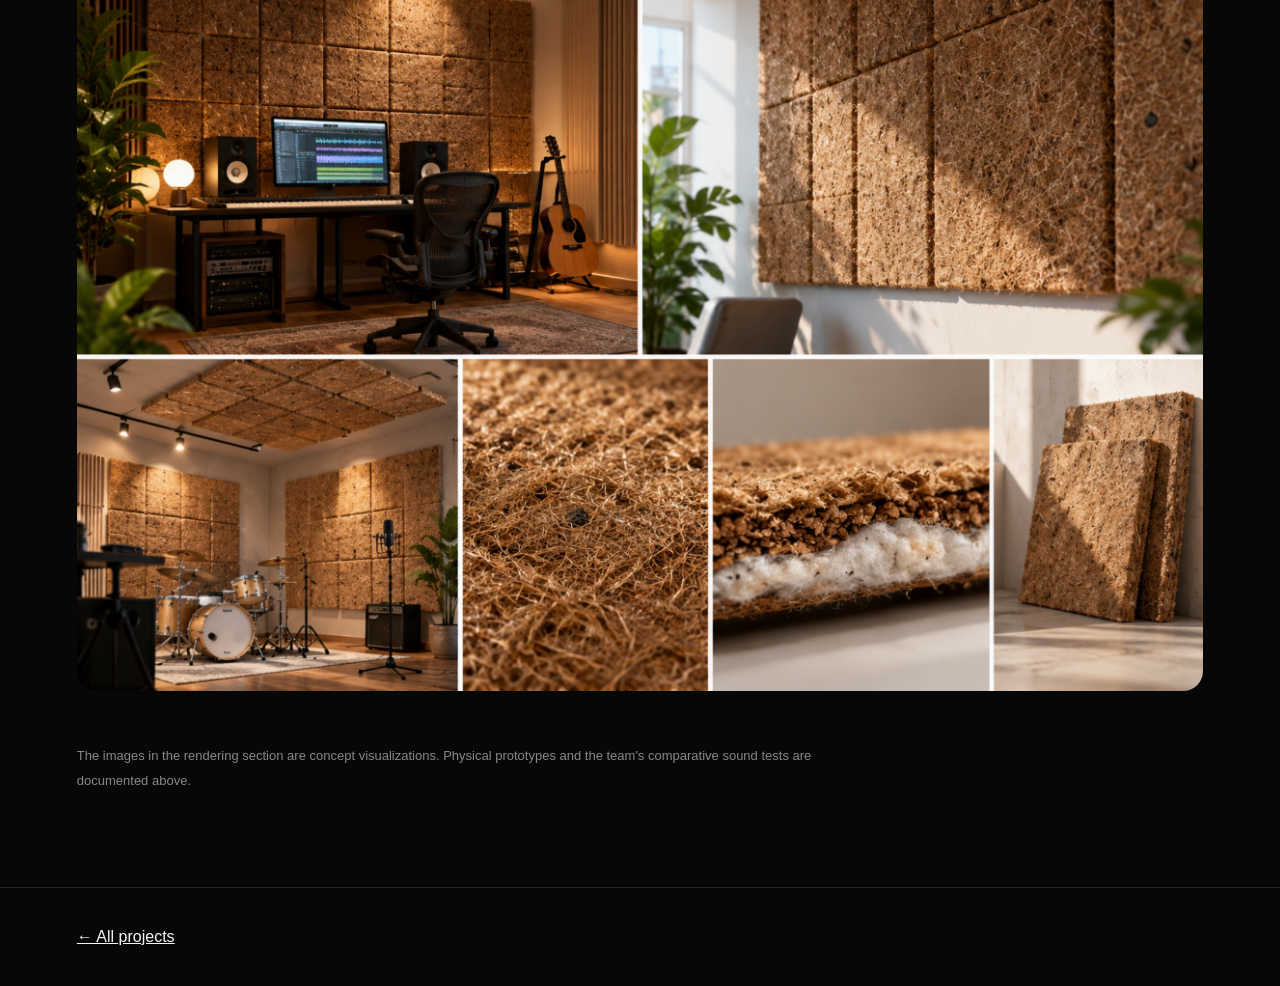
==== commit 3e4a76e5: "Document physical acoustic prototypes material experiments and sound tests" ====
--- a/acoustic-detail.html
+++ b/acoustic-detail.html
@@ -1 +1 @@
-<!DOCTYPE html><html lang="en"><head><meta charset="utf-8"><meta name="viewport" content="width=device-width,initial-scale=1"><title>Cork Acoustic Panel — Jay Kim</title><link rel="stylesheet" href="project-detail.css"></head><body><nav><a href="index.html">JAY KIM</a><a href="index.html">← Back to projects</a></nav><main><div class="label">Material exploration · 2026</div><h1>Cork Acoustic Panel</h1><p>An experimental panel exploring cork, wood scraps, and a water-based binder through a layered construction and a textured surface.</p><img class="hero-image" src="projects/cork-room.png" alt="Cork Acoustic Panel project overview"><section><h2>Material &amp; construction</h2><p>The panel uses cork on the top and bottom, with wood scraps in the middle. This layered study explores how reclaimed material and surface texture can form an interior panel.</p><p>Binder mixture: water 210 mL · glycerin 6 mL · starch 9 g · gelatin 21 g.</p></section><div class="gallery"><img src="projects/cork-panel.png" alt="Textured cork panel rendering" loading="lazy"><img src="projects/cork-detail.png" alt="Cork panel edge and material detail rendering" loading="lazy"><img class="wide" src="projects/cork-presentation.png" alt="Panel presentation with cork and wood scrap layer diagram and binder formula" loading="lazy"></div><section><div class="label">RENDERING EXPLORATIONS</div><h2>Panels in context</h2><p>Studio interiors, surface details, and layered material studies.</p><div class="acoustic-render-gallery"><img src="projects/cork-studio-render.png" alt="Acoustic panels arranged on the walls of a recording studio" loading="lazy"><img src="projects/cork-final-board-1.jpg" alt="Hexagonal acoustic panel concept: interior applications, textures, and layered material study" loading="lazy"><img src="projects/cork-final-board-2.jpg" alt="Square acoustic panel concept: wall and ceiling applications and material details" loading="lazy"></div></section><p class="note">Concept renderings with digitally edited material appearance. Acoustic performance has not been measured.</p></main><footer><a href="index.html">← All projects</a></footer></body></html>+<!DOCTYPE html><html lang="en"><head><meta charset="utf-8"><meta name="viewport" content="width=device-width,initial-scale=1"><title>Cork Acoustic Panel — Jay Kim</title><link rel="stylesheet" href="project-detail.css"></head><body><nav><a href="index.html">JAY KIM</a><a href="index.html">← Back to projects</a></nav><main><div class="label">Material exploration · 2026</div><h1>Cork Acoustic Panel</h1><p>A collaborative biomaterial panel project exploring cork, wood sawdust, coconut fiber, and cotton through material experiments, layered prototypes, and reflected-sound comparisons.</p><img class="hero-image" src="projects/cork-room.png" alt="Cork Acoustic Panel project overview"><section><h2>Material &amp; construction</h2><p>The project explores several constructions, including cork-faced panels with wood-sawdust cores and layered samples incorporating coconut fiber and cotton. Binder proportions and drying conditions were adjusted across experiments.</p><p>Binder system: water, glycerin, starch, and gelatin. Recipes varied between samples.</p></section><div class="gallery"><img src="projects/cork-panel.png" alt="Textured cork panel rendering" loading="lazy"><img src="projects/cork-detail.png" alt="Cork panel edge and material detail rendering" loading="lazy"><img class="wide" src="projects/cork-presentation.png" alt="Panel presentation with cork and wood scrap layer diagram and binder formula" loading="lazy"></div><section class="documentation"><div class="label">TEAM PROJECT · DAVID / JUHYOUNG / JAY</div><h2>From material experiments to physical panels</h2><p>Our team explored cork, wood sawdust, coconut fiber, and cotton as alternatives to petroleum-based acoustic panel materials. More than 40 experiments tested binder proportions, drying conditions, porous textures, and layered construction.</p><div class="doc-grid"><figure class="doc-figure doc-wide"><a href="projects/acoustic-documentation/materials.jpg" target="_blank" rel="noopener"><img src="projects/acoustic-documentation/materials.jpg" alt="Cork, wood, cotton and coconut fiber material samples" loading="lazy"></a><figcaption>Material palette: cork, wood sawdust, cotton, and coconut fiber.</figcaption></figure></div><h2>01 / Make, dry, compare</h2><p>Early trials tested starch- and gelatin-based binders with water and glycerin. The experiment log records brittle surfaces, weak bonding, warping, and mold during drying. Later trials explored controlled dehydrator drying and layered structures while trying to keep the material porous.</p><div class="doc-grid"><figure class="doc-figure"><a href="projects/acoustic-documentation/early-samples.jpg" target="_blank" rel="noopener"><img src="projects/acoustic-documentation/early-samples.jpg" alt="Early material mixtures formed in red trays" loading="lazy"></a><figcaption>Early binder and material samples.</figcaption></figure><figure class="doc-figure"><a href="projects/acoustic-documentation/drying.jpg" target="_blank" rel="noopener"><img src="projects/acoustic-documentation/drying.jpg" alt="Dehydrator used for material sample drying" loading="lazy"></a><figcaption>Controlled drying replaced some early air-drying trials.</figcaption></figure><figure class="doc-figure doc-wide"><a href="projects/acoustic-documentation/layer-study.jpg" target="_blank" rel="noopener"><img src="projects/acoustic-documentation/layer-study.jpg" alt="Individual panel layers and cotton arranged before assembly" loading="lazy"></a><figcaption>Separately formed layers and porous filling prepared for assembly.</figcaption></figure></div><h2>02 / Four physical iterations</h2><p>The prototypes show the progression from a single-material sample to layered panels and a molded cork surface. The log notes that adding more layers introduced challenges with liquid absorption, bonding, and warping.</p><div class="doc-grid"><figure class="doc-figure"><a href="projects/acoustic-documentation/panel-32.jpg" target="_blank" rel="noopener"><img src="projects/acoustic-documentation/panel-32.jpg" alt="Physical wood scrap panel sample 32" loading="lazy"></a><figcaption>Sample 32 — wood-scrap material study.</figcaption></figure><figure class="doc-figure"><a href="projects/acoustic-documentation/panel-38.jpg" target="_blank" rel="noopener"><img src="projects/acoustic-documentation/panel-38.jpg" alt="Physical layered panel sample 38 showing separated layers" loading="lazy"></a><figcaption>Sample 38 — layered construction and bonding challenges.</figcaption></figure><figure class="doc-figure"><a href="projects/acoustic-documentation/panel-40.jpg" target="_blank" rel="noopener"><img src="projects/acoustic-documentation/panel-40.jpg" alt="Panel 40 side view with cotton and coconut fiber layers" loading="lazy"></a><figcaption>Sample 40 — cork, coconut fiber, cotton, and wood sawdust.</figcaption></figure><figure class="doc-figure"><a href="projects/acoustic-documentation/panel-42.jpg" target="_blank" rel="noopener"><img src="projects/acoustic-documentation/panel-42.jpg" alt="Panel 42 molded cork surface" loading="lazy"></a><figcaption>Sample 42 — molded cork surface exploration.</figcaption></figure><figure class="doc-figure doc-wide"><a href="projects/acoustic-documentation/panel-42-edge.jpg" target="_blank" rel="noopener"><img src="projects/acoustic-documentation/panel-42-edge.jpg" alt="Close view of molded cork panel and wood core" loading="lazy"></a><figcaption>Molded surface and layered edge detail.</figcaption></figure></div><h2>03 / Build a repeatable sound comparison</h2><p>We built an MDF enclosure with a speaker and recorder to compare reflected sound. Panel size and equipment positions were kept consistent. Recordings at 250, 500, 1000, 2000, 3000, and 4000 Hz were compared with a no-panel baseline.</p><div class="doc-grid"><figure class="doc-figure"><a href="projects/acoustic-documentation/test-initial.jpg" target="_blank" rel="noopener"><img src="projects/acoustic-documentation/test-initial.jpg" alt="Initial MDF enclosure with a panel placed against the inside wall" loading="lazy"></a><figcaption>Initial enclosure with a test panel.</figcaption></figure><figure class="doc-figure"><a href="projects/acoustic-documentation/test-final.jpg" target="_blank" rel="noopener"><img src="projects/acoustic-documentation/test-final.jpg" alt="Final MDF enclosure with speaker and recording equipment" loading="lazy"></a><figcaption>Final testing setup and equipment positions.</figcaption></figure><figure class="doc-figure doc-wide"><a href="projects/acoustic-documentation/test-diagram.png" target="_blank" rel="noopener"><img src="projects/acoustic-documentation/test-diagram.png" alt="Top view diagram showing the test panel speaker and microphone geometry" loading="lazy"></a><figcaption>Test geometry documented by the team.</figcaption></figure></div><h2>04 / Compare frequency response</h2><p>The final comparison shows that response varied by frequency: several samples recorded lower levels than the baseline around 500 Hz, while results at higher frequencies were mixed. This supported exploring combinations of modules rather than treating one composition as equally effective across every frequency.</p><p class="note">These are relative recording-level comparisons in the team's test enclosure, not standardized sound-absorption coefficients or certified room-acoustic ratings. Negative values in the change graph indicate a lower recorded level than the no-panel baseline.</p><div class="doc-grid"><figure class="doc-figure doc-wide"><a href="projects/acoustic-documentation/recorded-levels.png" target="_blank" rel="noopener"><img src="projects/acoustic-documentation/recorded-levels.png" alt="Recorded tone level graph for no panel and samples 32 38 40 41 and 44" loading="lazy"></a><figcaption>Recorded tone levels across six frequencies.</figcaption></figure><figure class="doc-figure doc-wide"><a href="projects/acoustic-documentation/relative-change.png" target="_blank" rel="noopener"><img src="projects/acoustic-documentation/relative-change.png" alt="Graph of change in recorded sound level relative to no-panel baseline" loading="lazy"></a><figcaption>Change relative to the no-panel baseline.</figcaption></figure></div><h2>05 / Present the material system</h2><p>The final critique brought the physical samples, material documentation, and testing apparatus together to explain how the panels developed through making and comparison.</p><div class="doc-grid"><figure class="doc-figure doc-wide"><a href="projects/acoustic-documentation/critique.jpg" target="_blank" rel="noopener"><img src="projects/acoustic-documentation/critique.jpg" alt="Team critique display with physical material samples and testing enclosure" loading="lazy"></a><figcaption>Team documentation and physical prototype presentation.</figcaption></figure></div></section><section><div class="label">RENDERING EXPLORATIONS</div><h2>Panels in context</h2><p>Studio interiors, surface details, and layered material studies.</p><div class="acoustic-render-gallery"><img src="projects/cork-studio-render.png" alt="Acoustic panels arranged on the walls of a recording studio" loading="lazy"><img src="projects/cork-final-board-1.jpg" alt="Hexagonal acoustic panel concept: interior applications, textures, and layered material study" loading="lazy"><img src="projects/cork-final-board-2.jpg" alt="Square acoustic panel concept: wall and ceiling applications and material details" loading="lazy"></div></section><p class="note">The images in the rendering section are concept visualizations. Physical prototypes and the team's comparative sound tests are documented above.</p></main><footer><a href="index.html">← All projects</a></footer></body></html>
--- a/project-detail.css
+++ b/project-detail.css
@@ -4,3 +4,5 @@
 .archive-mobile{display:block;width:min(100%,430px);height:auto;max-height:none;margin:32px auto 0;border-radius:22px;border:1px solid #303030}
 
 .acoustic-render-gallery{display:grid;gap:28px}.acoustic-render-gallery img{display:block;width:100%;height:auto;border-radius:20px}
+
+.documentation h2{margin-top:64px}.doc-grid{display:grid;grid-template-columns:1fr 1fr;gap:28px;margin:30px 0 50px;align-items:start}.doc-figure{margin:0;min-width:0}.doc-figure img{width:100%;height:auto;display:block;border-radius:12px}.doc-figure figcaption{font-size:13px;color:#999;line-height:1.6;margin-top:12px}.doc-wide{grid-column:1/-1}@media(max-width:700px){.doc-grid{grid-template-columns:1fr}.doc-wide{grid-column:auto}}
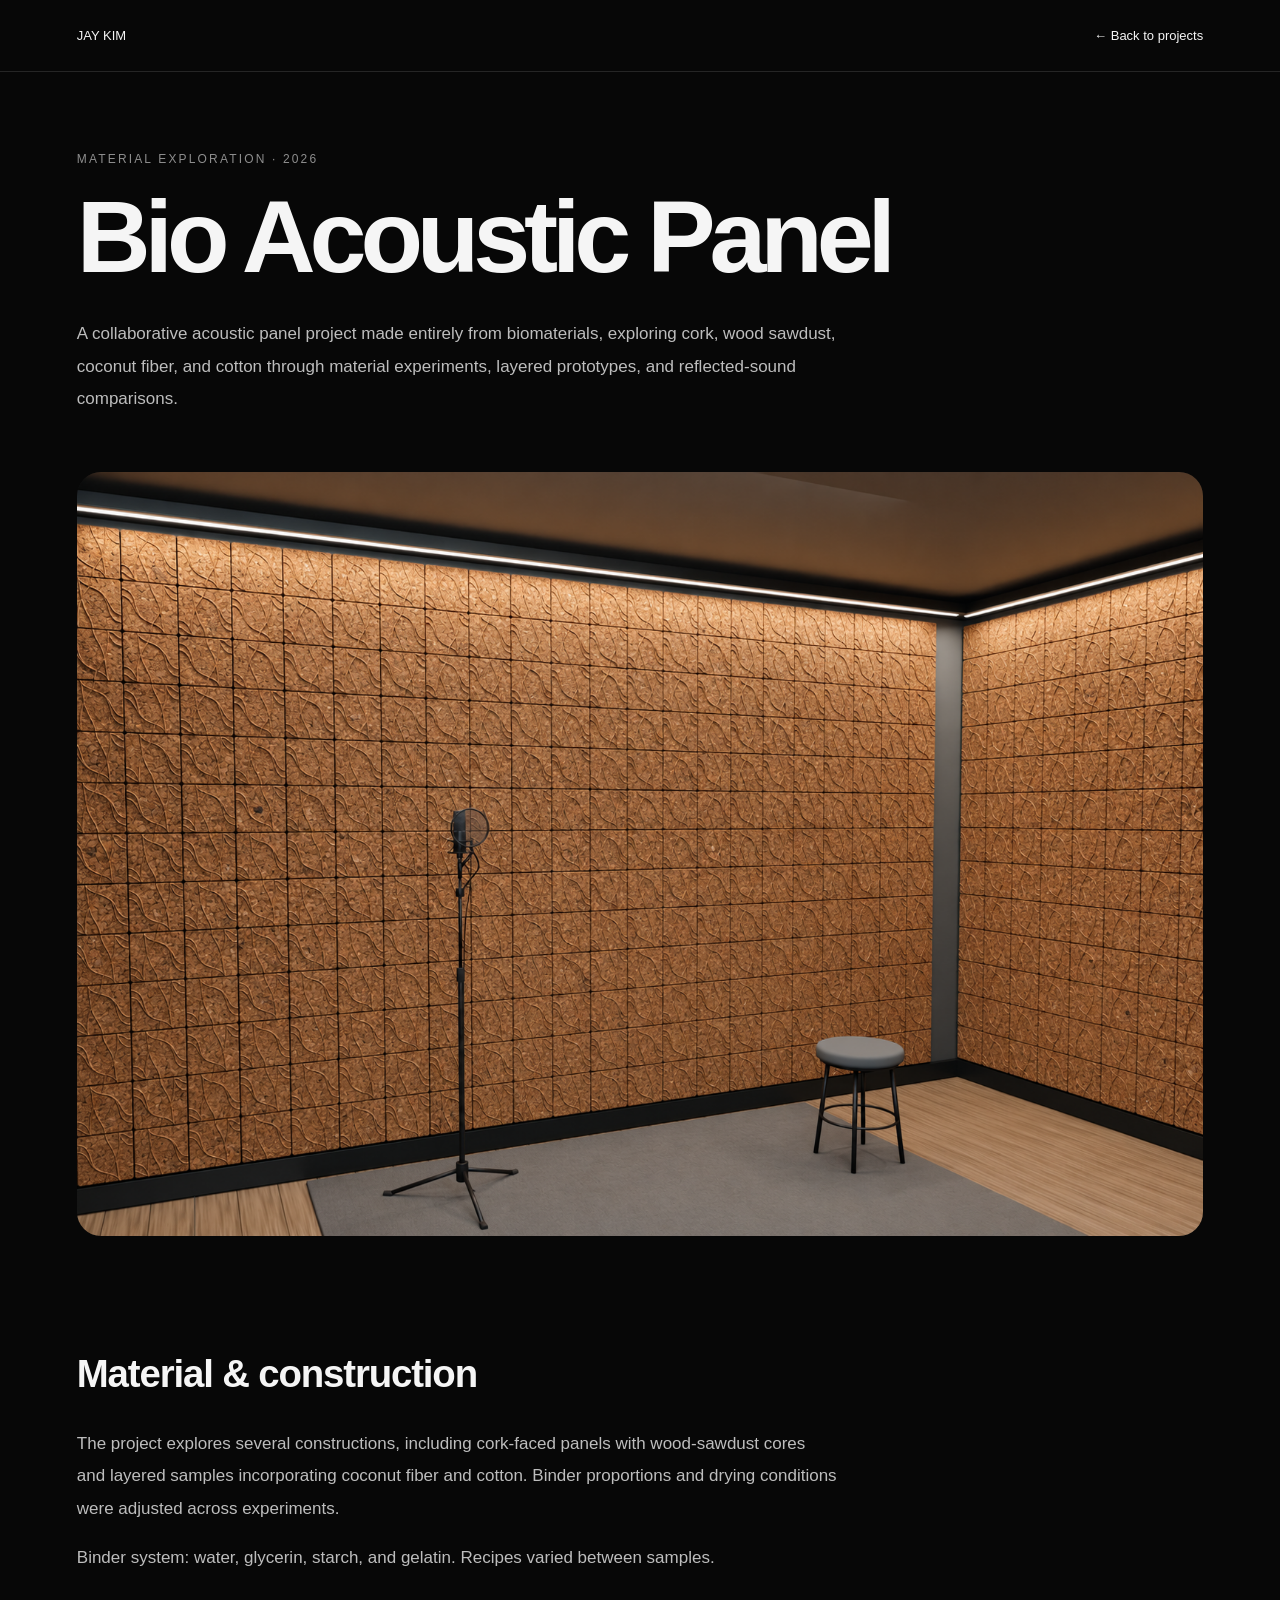
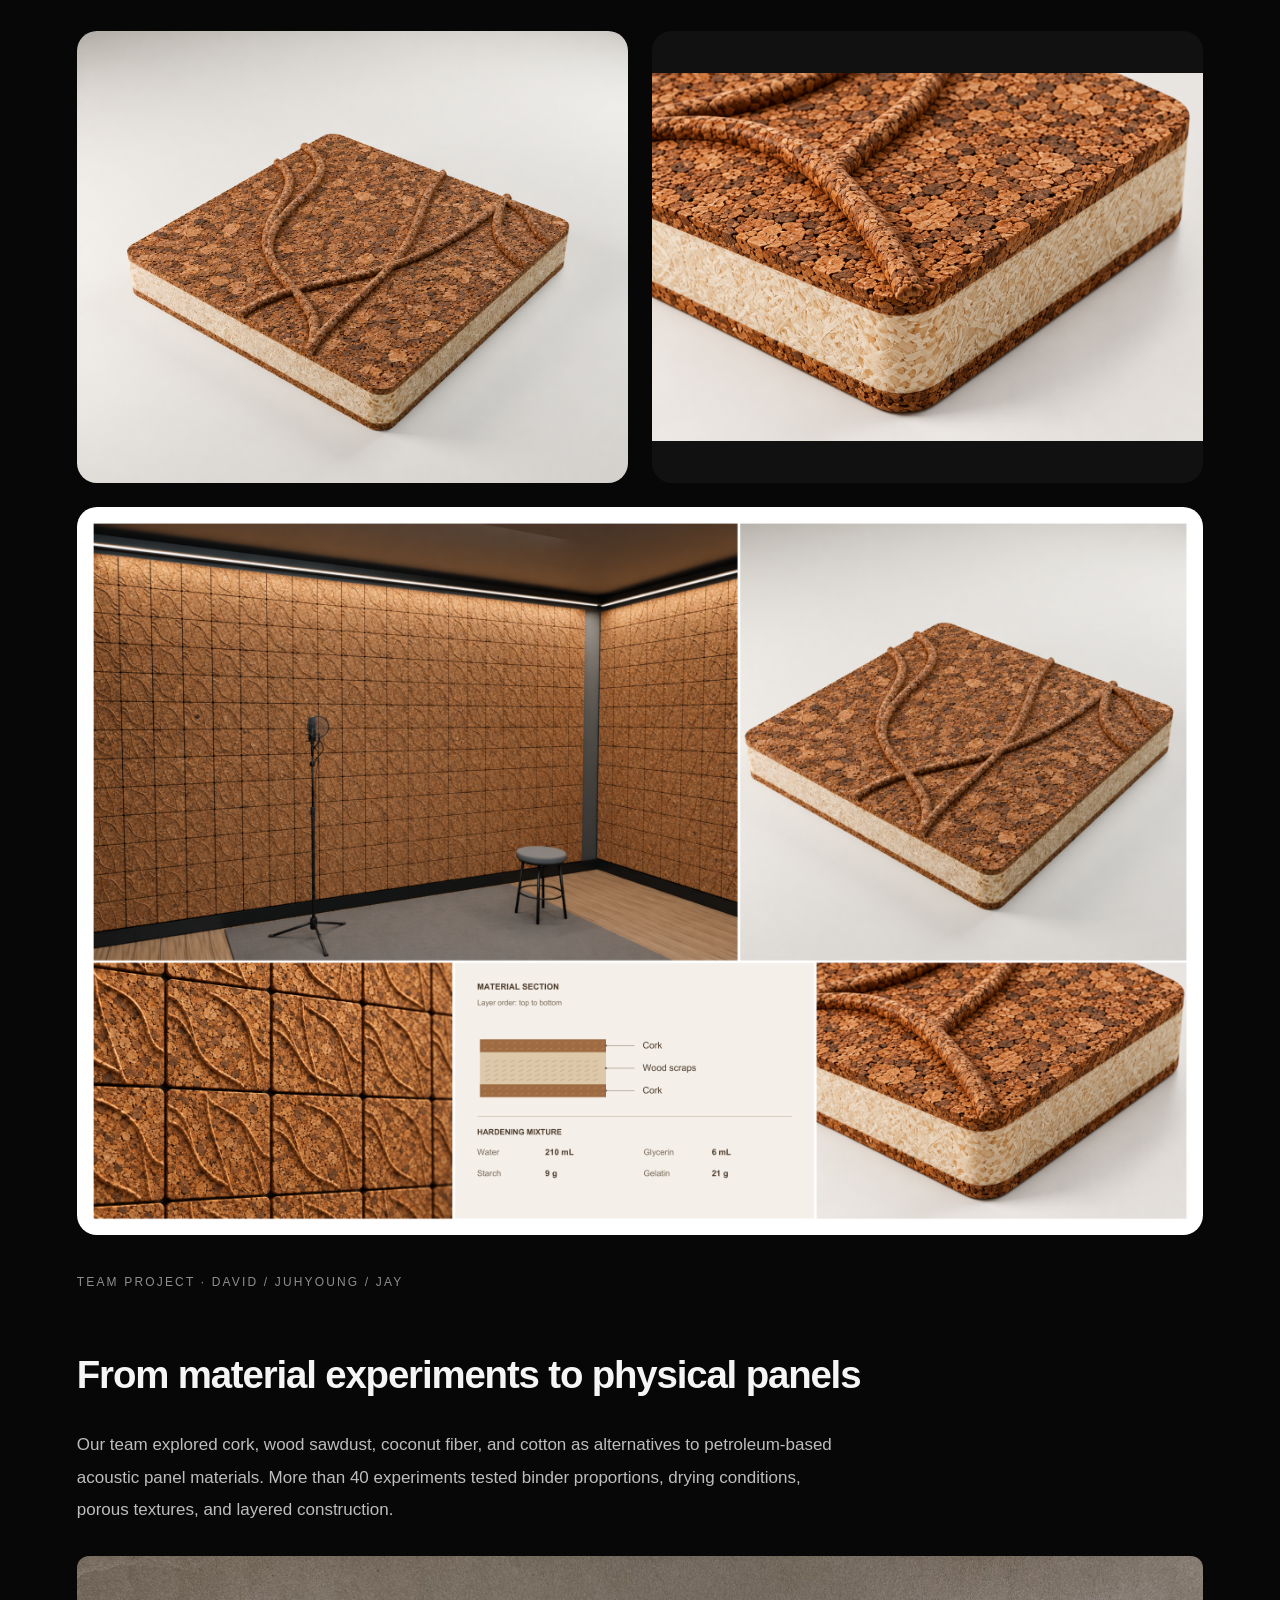
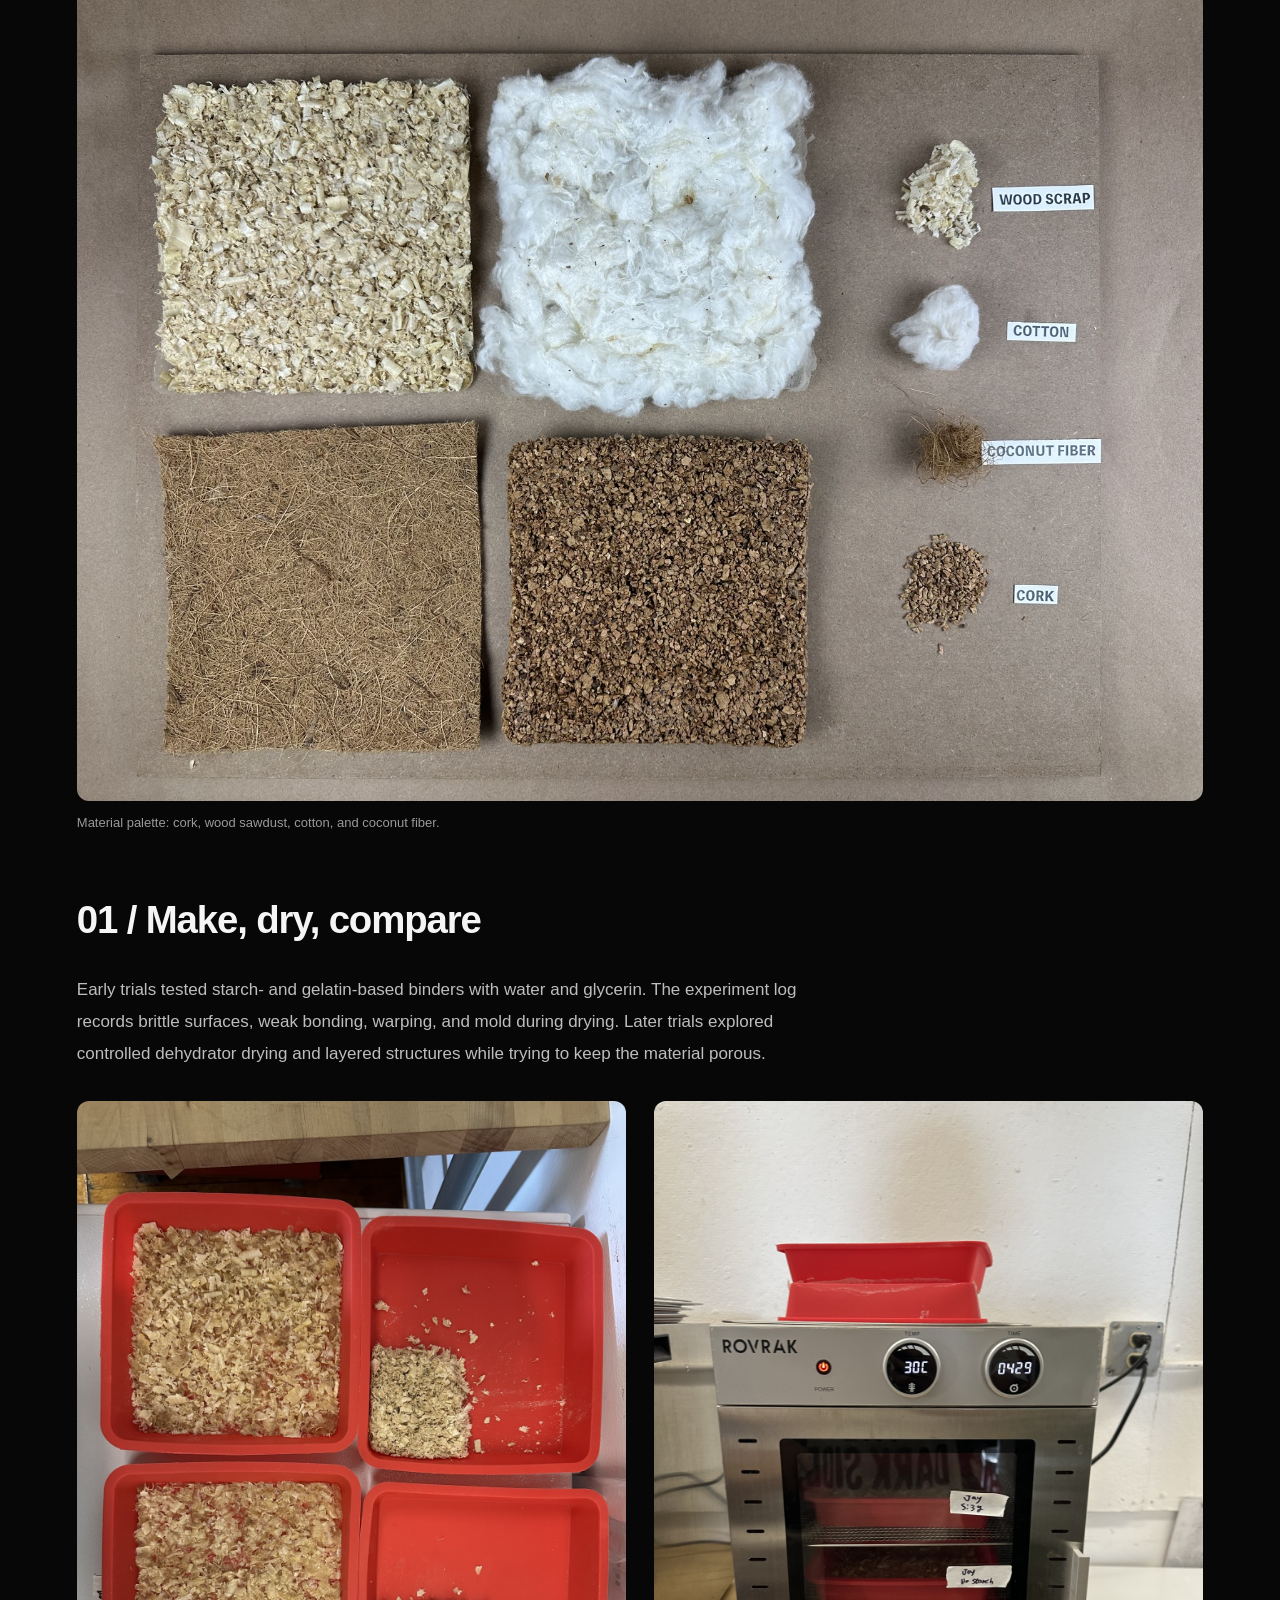
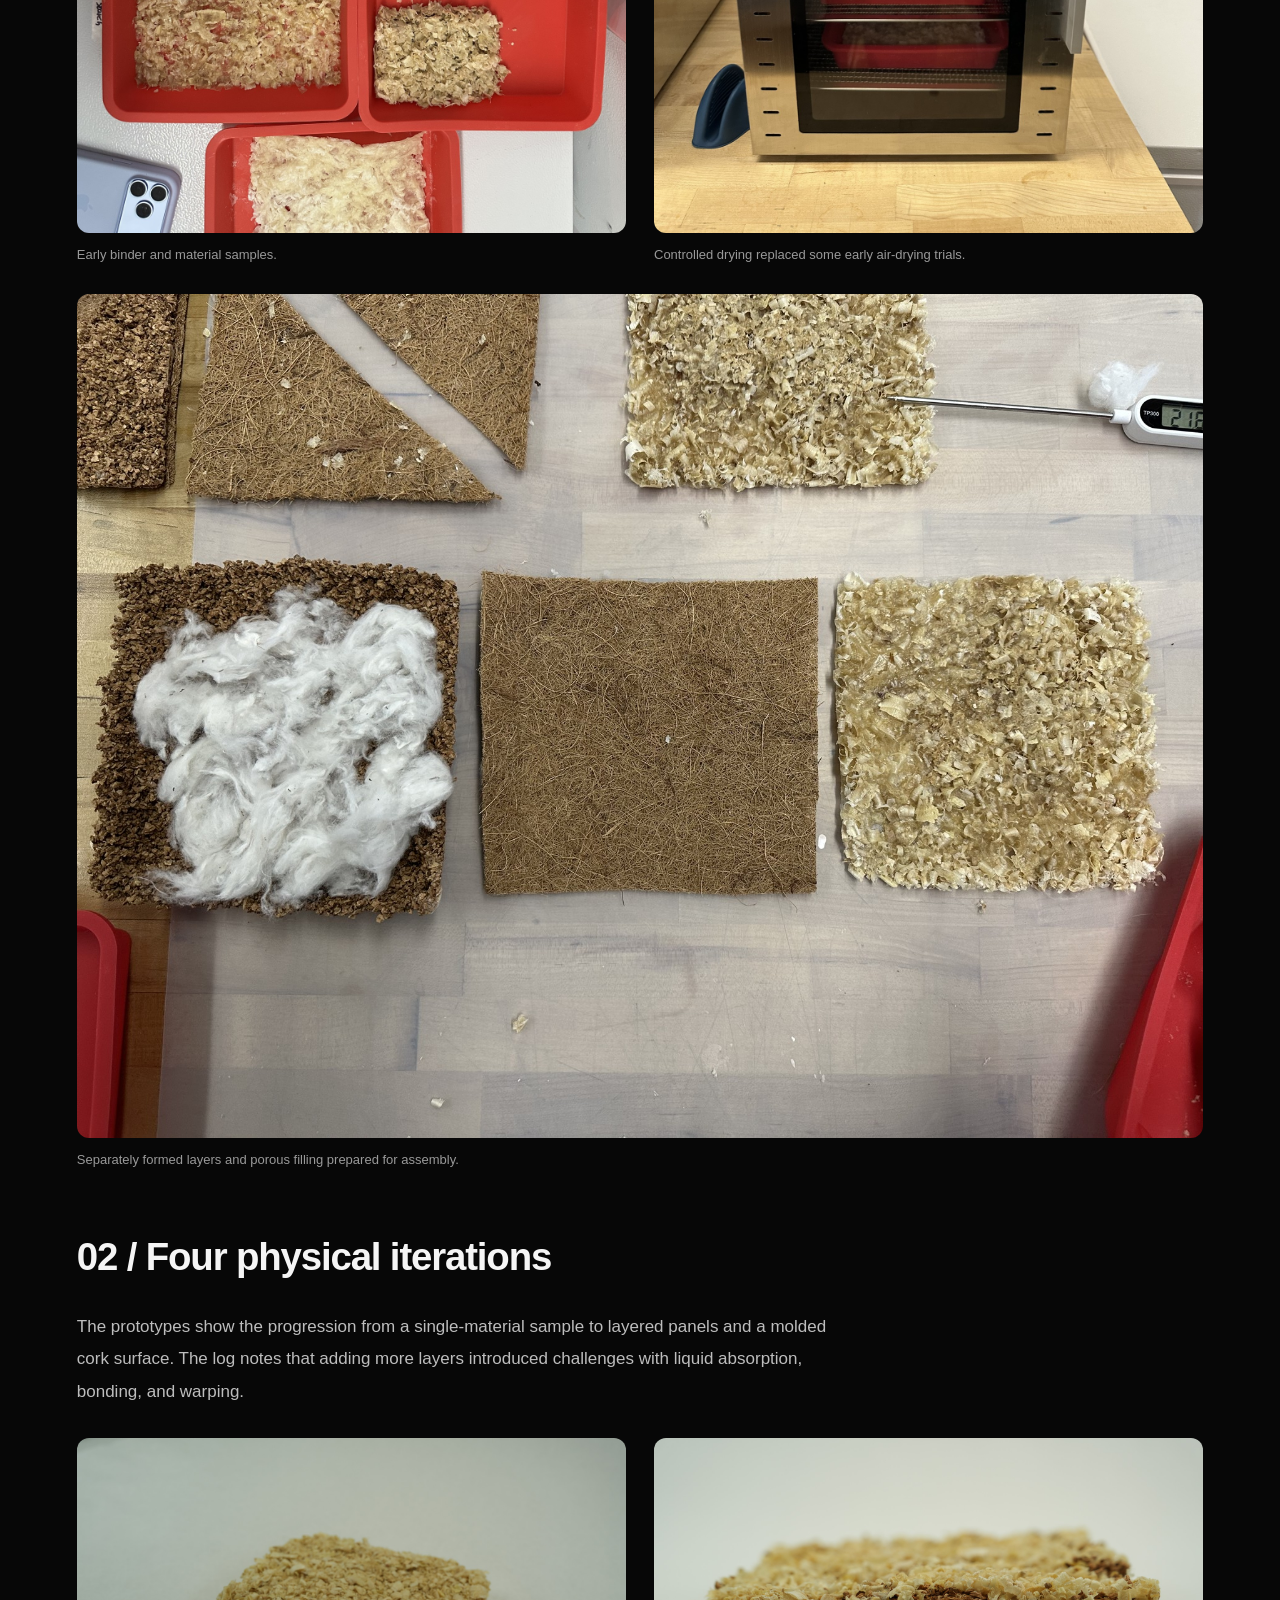
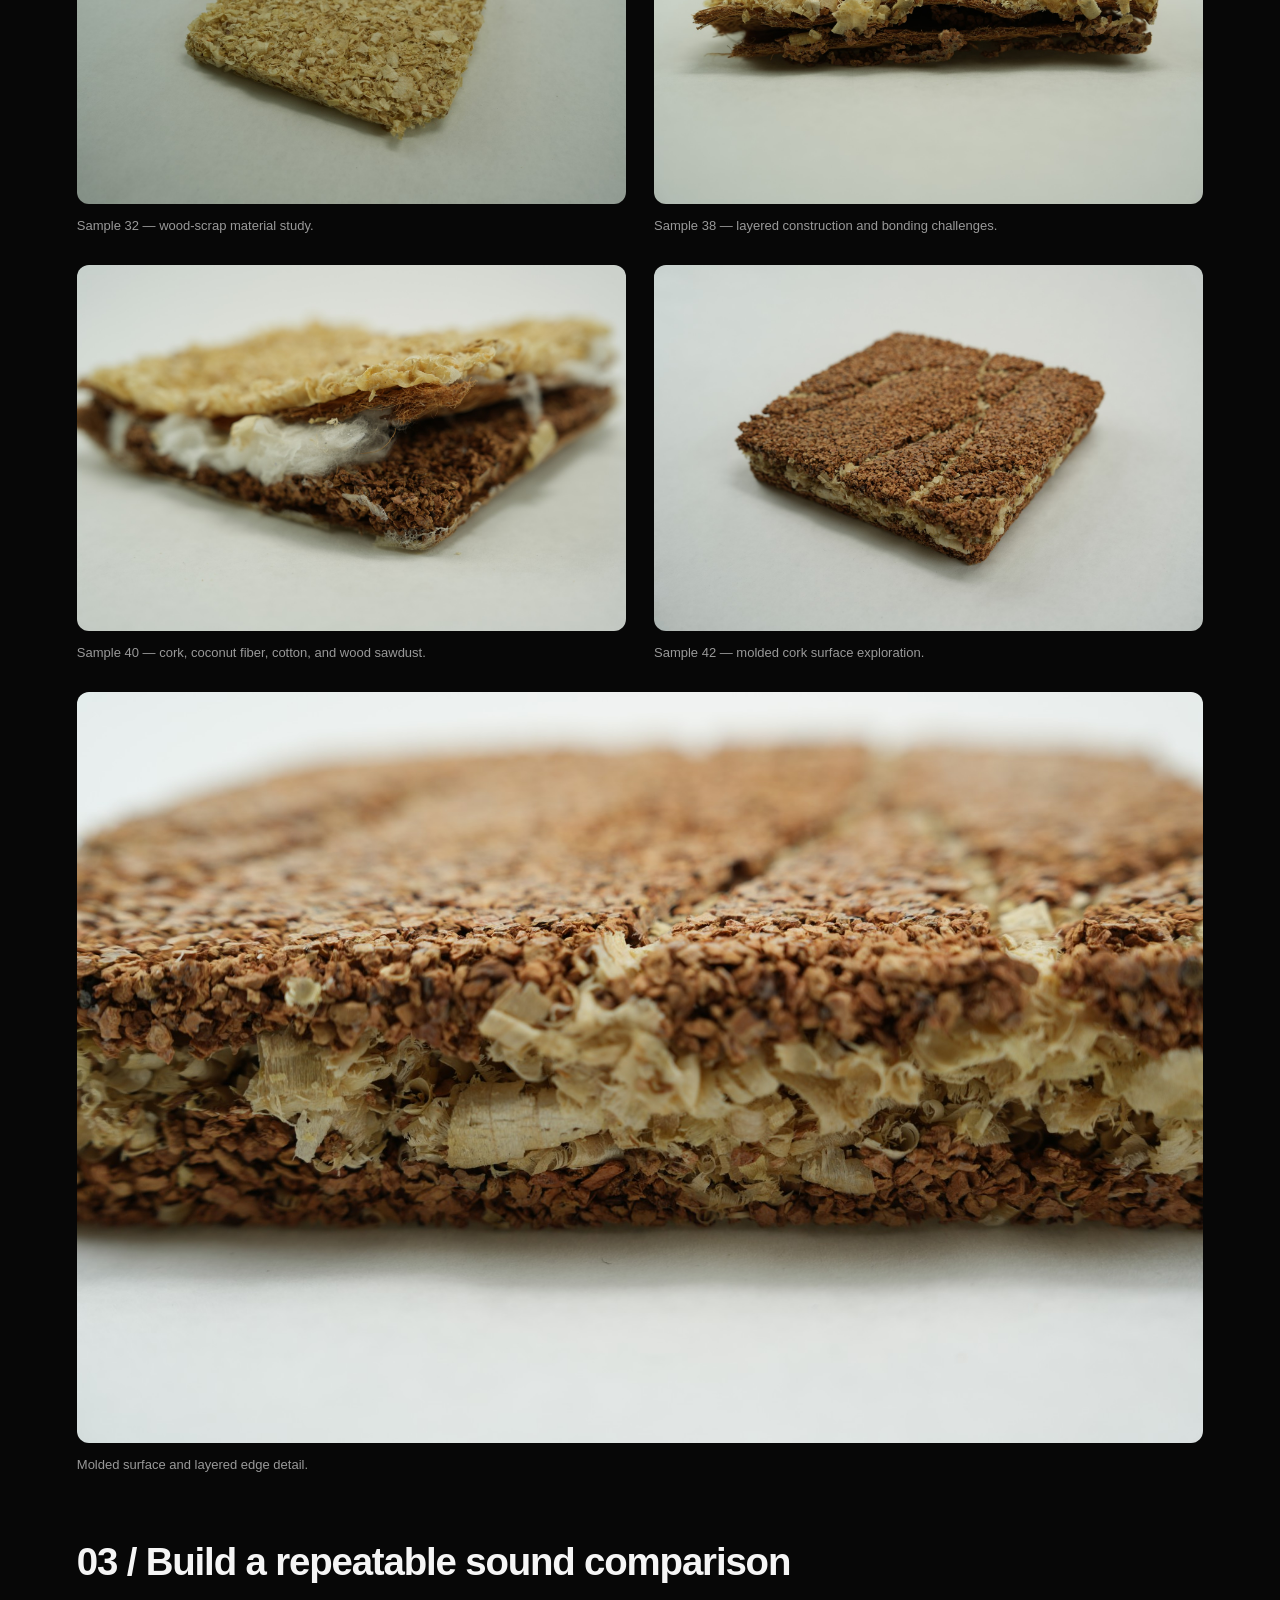
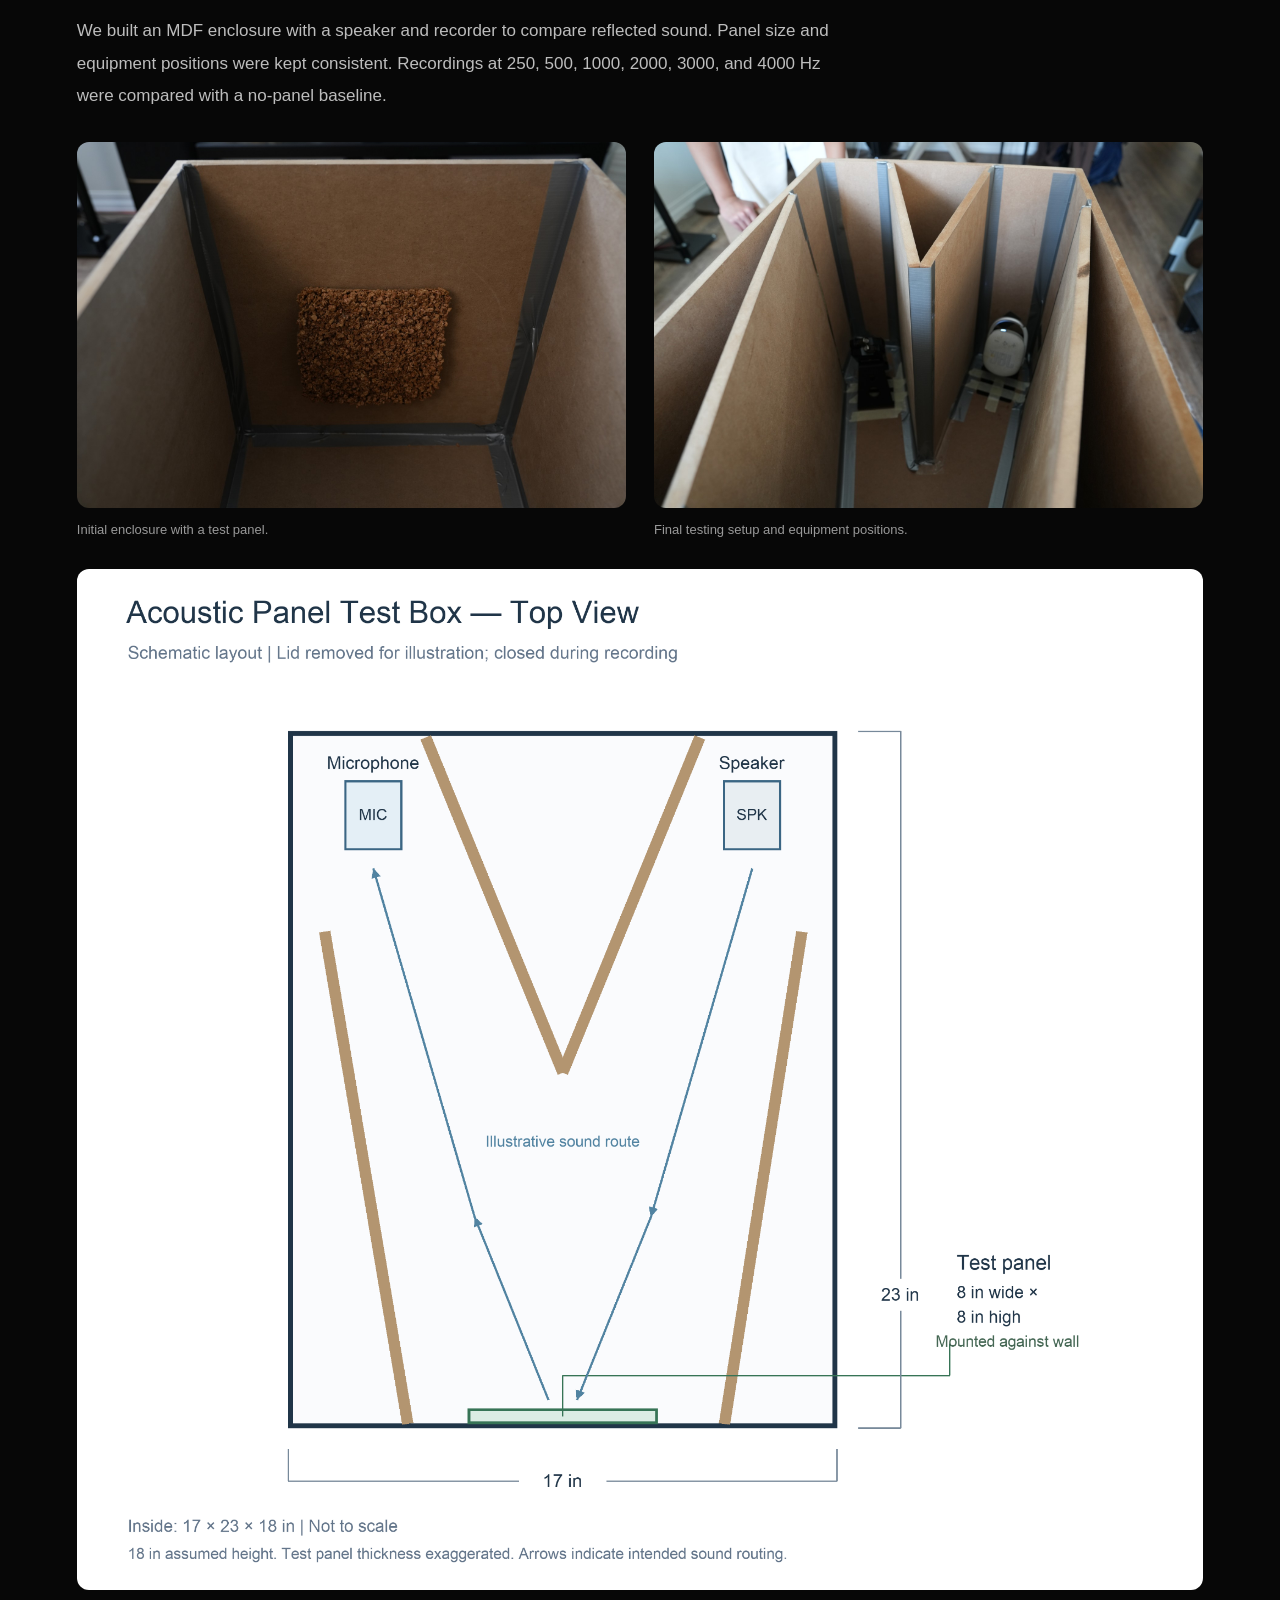
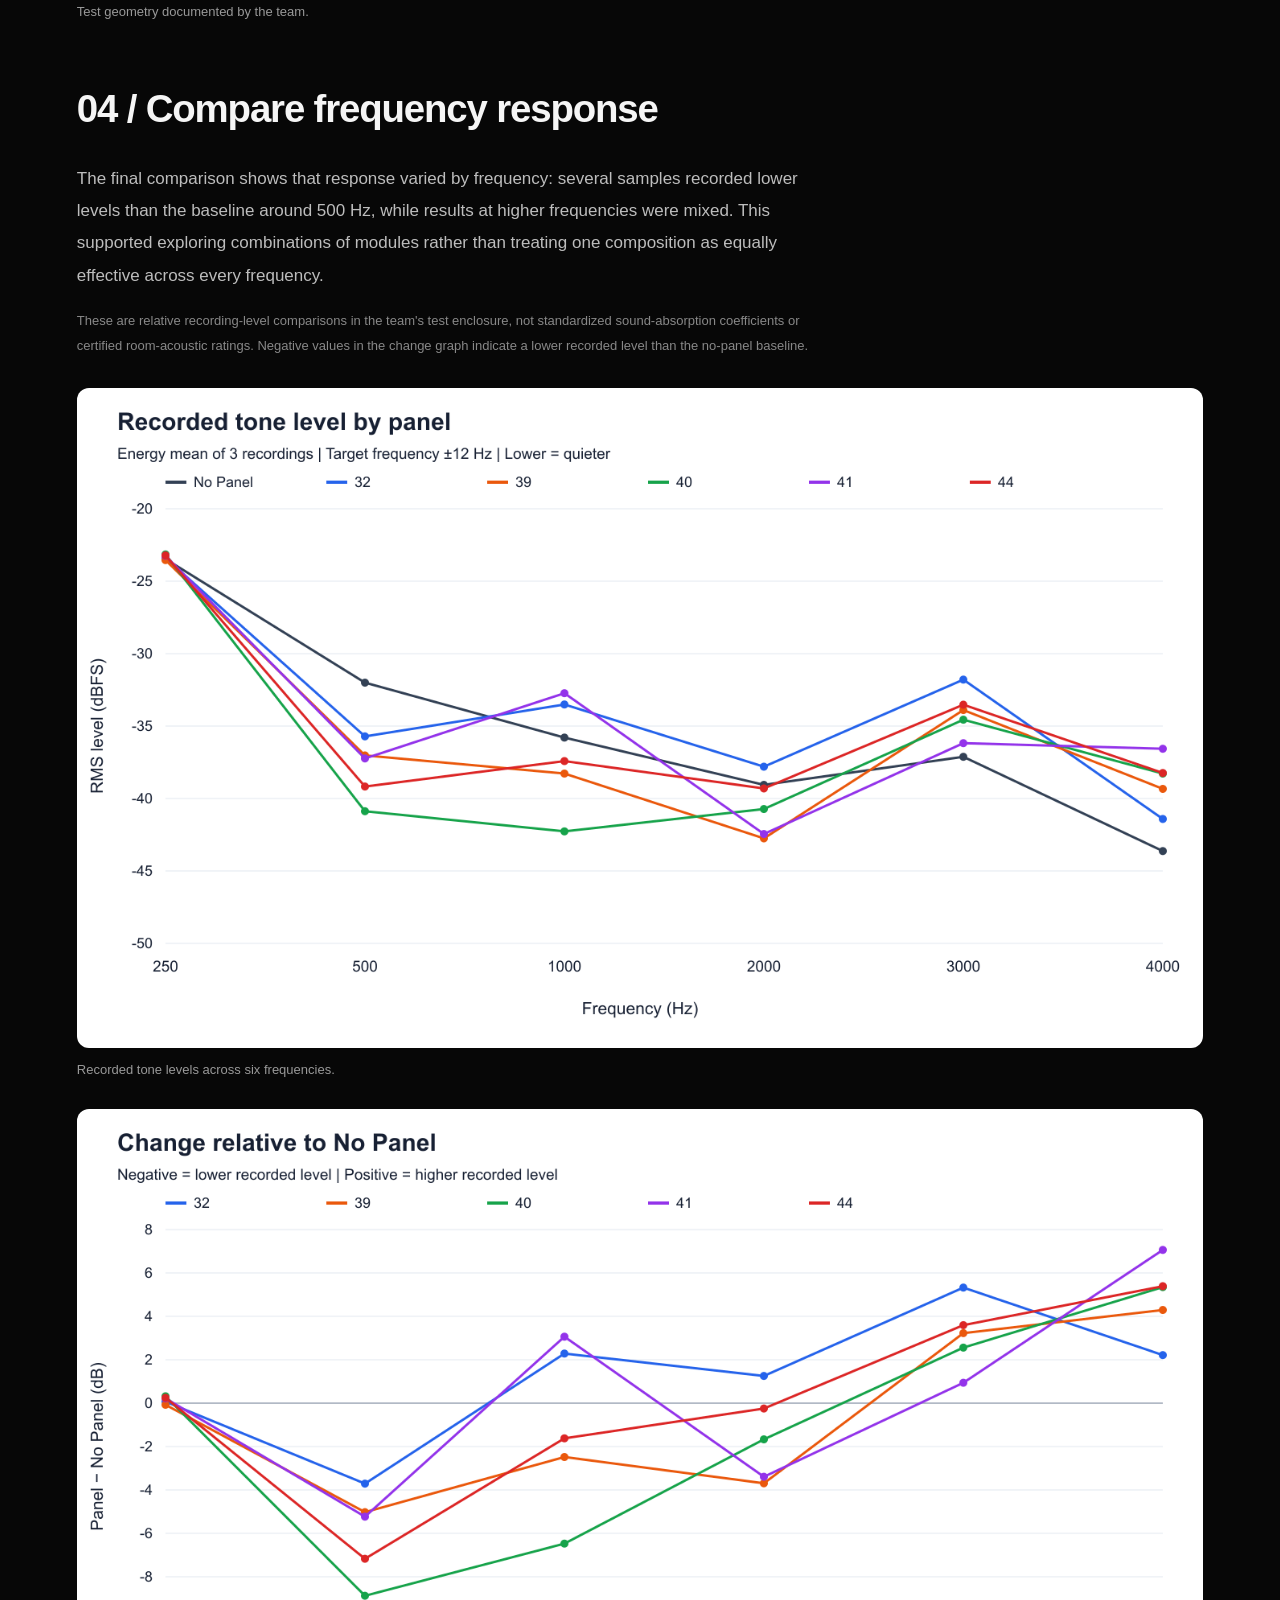
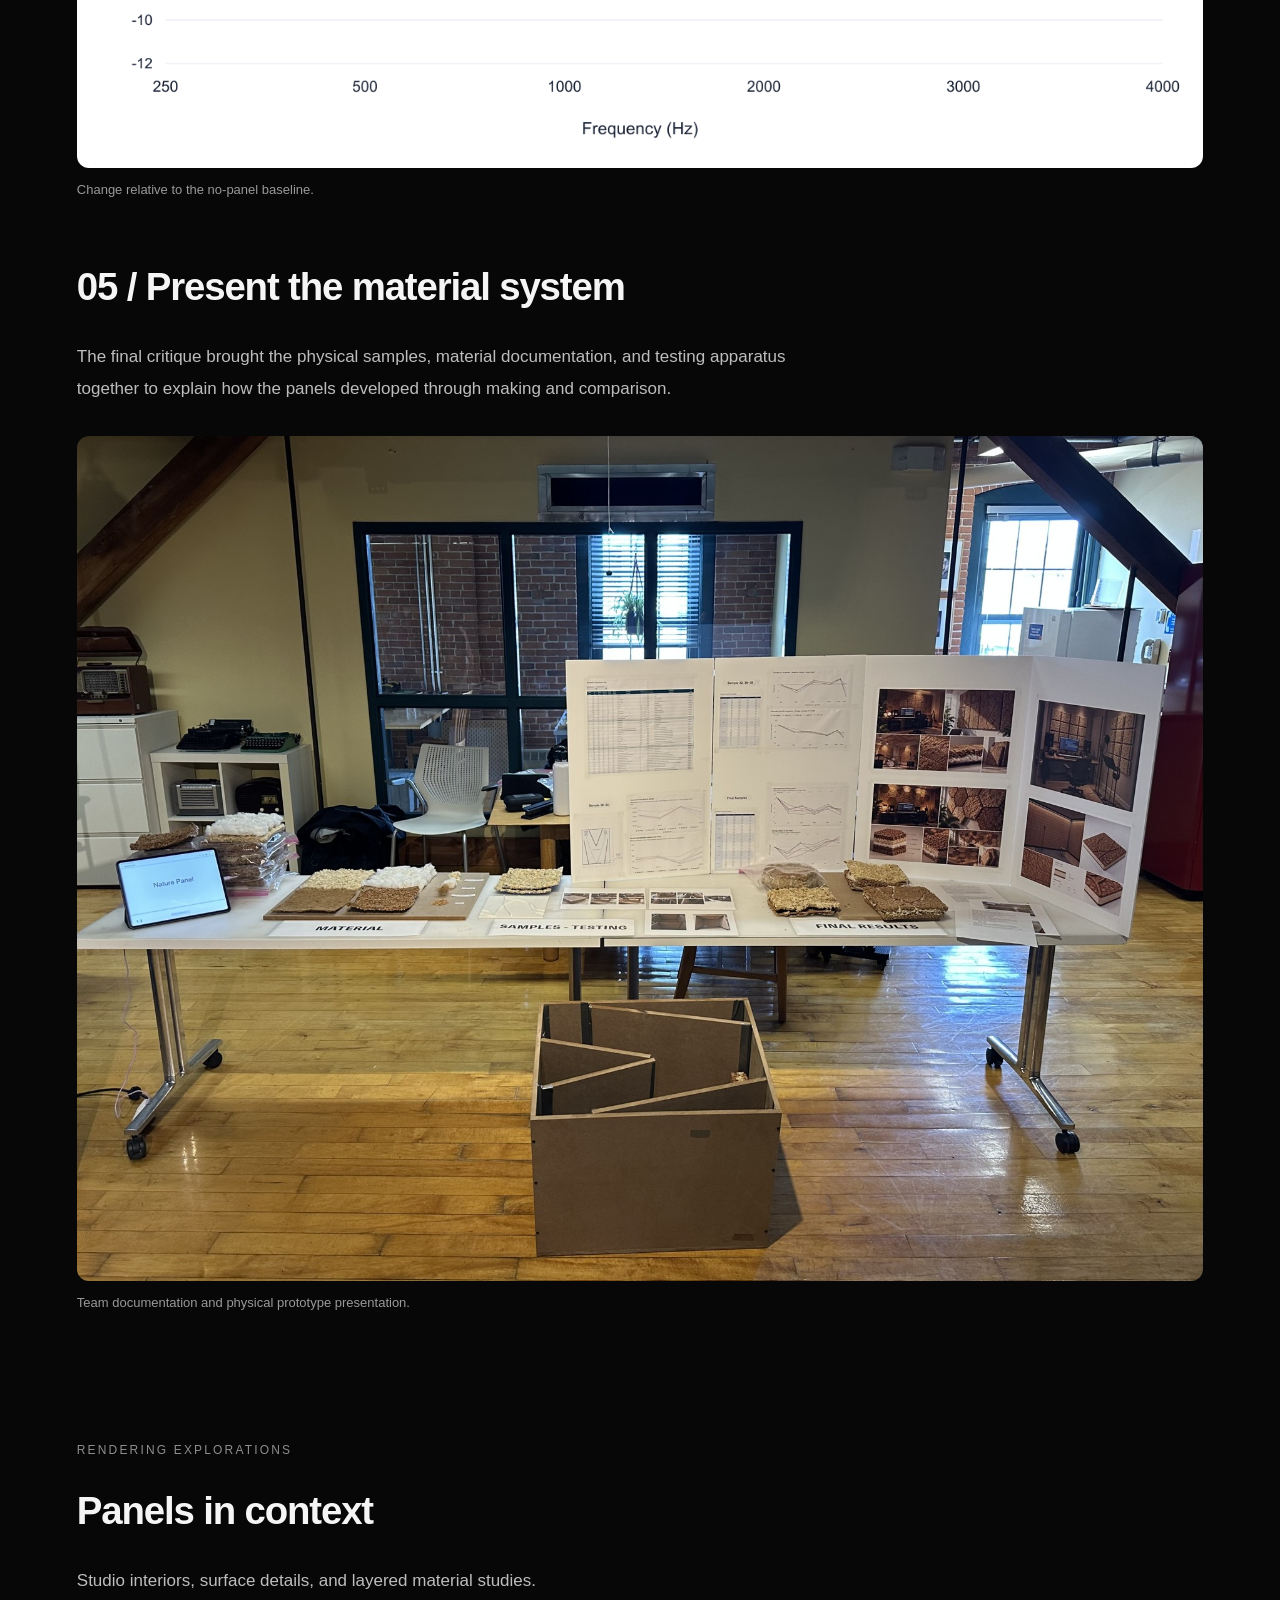
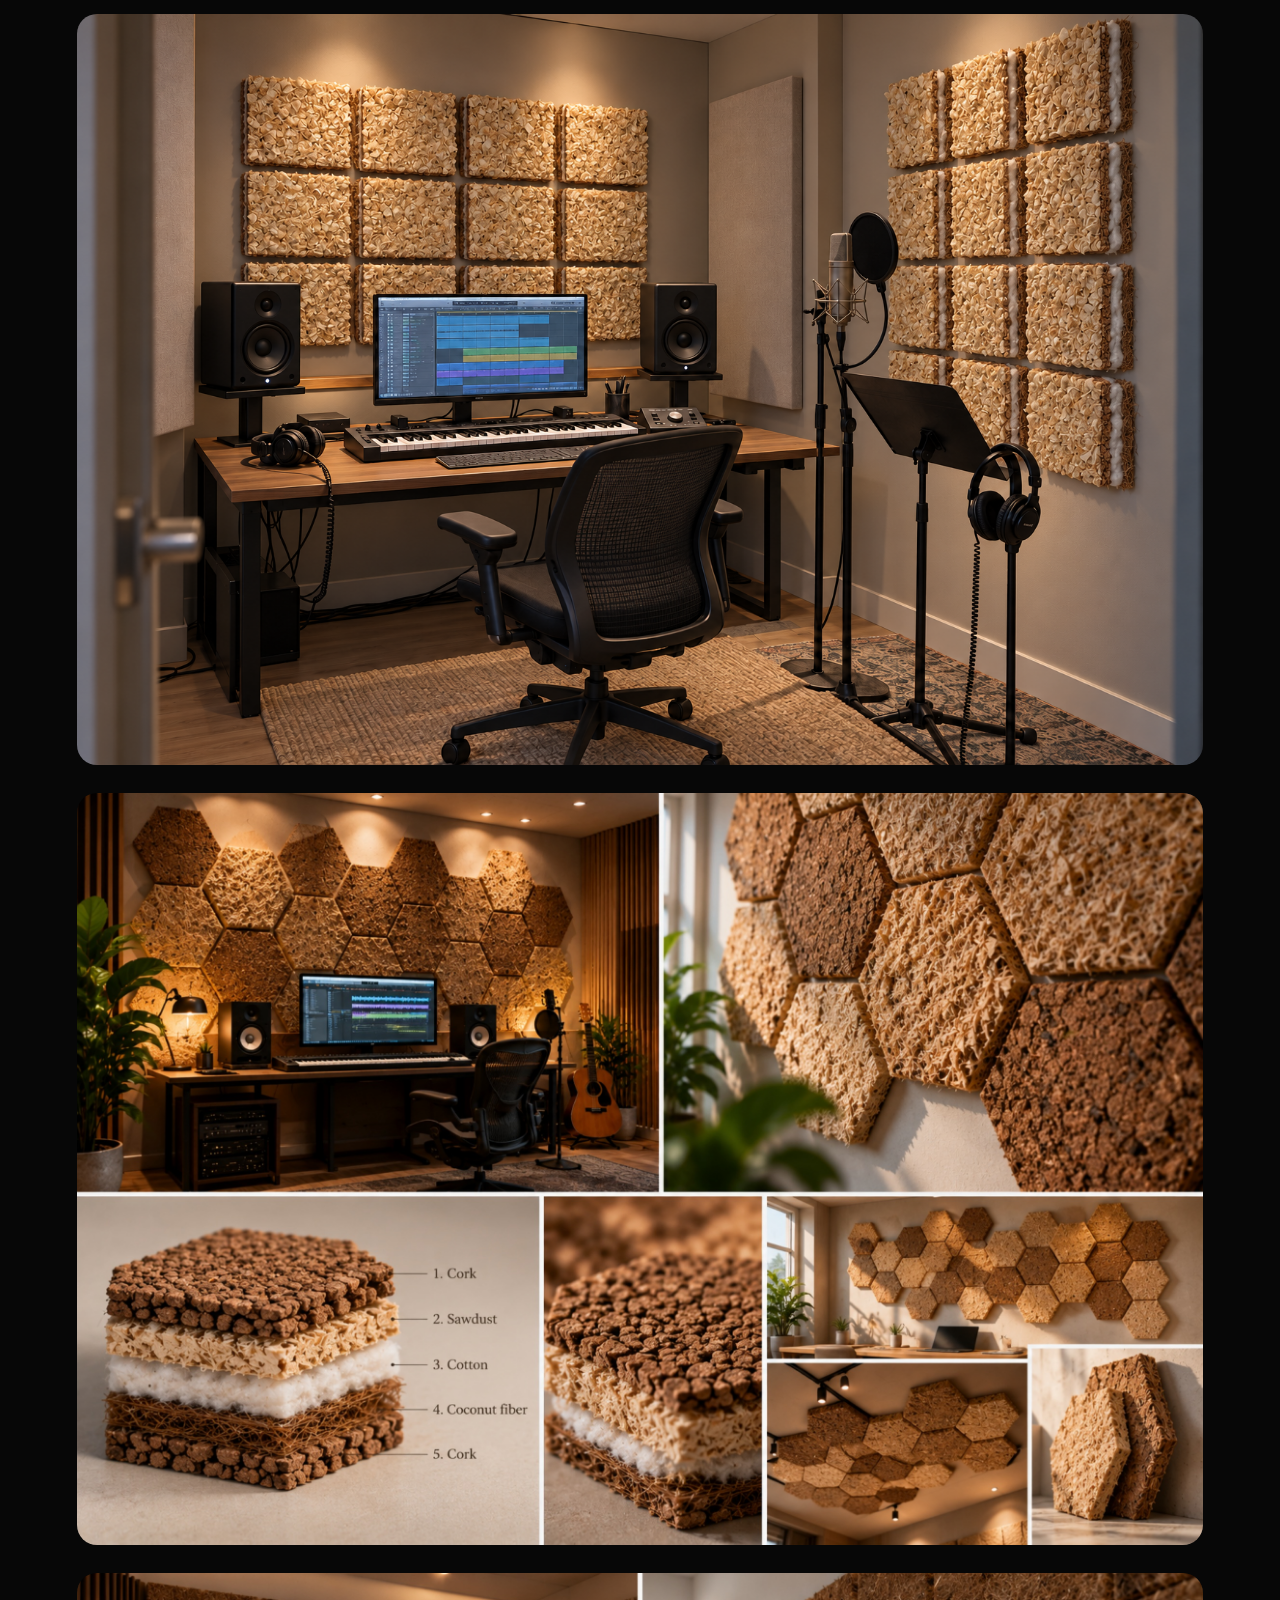
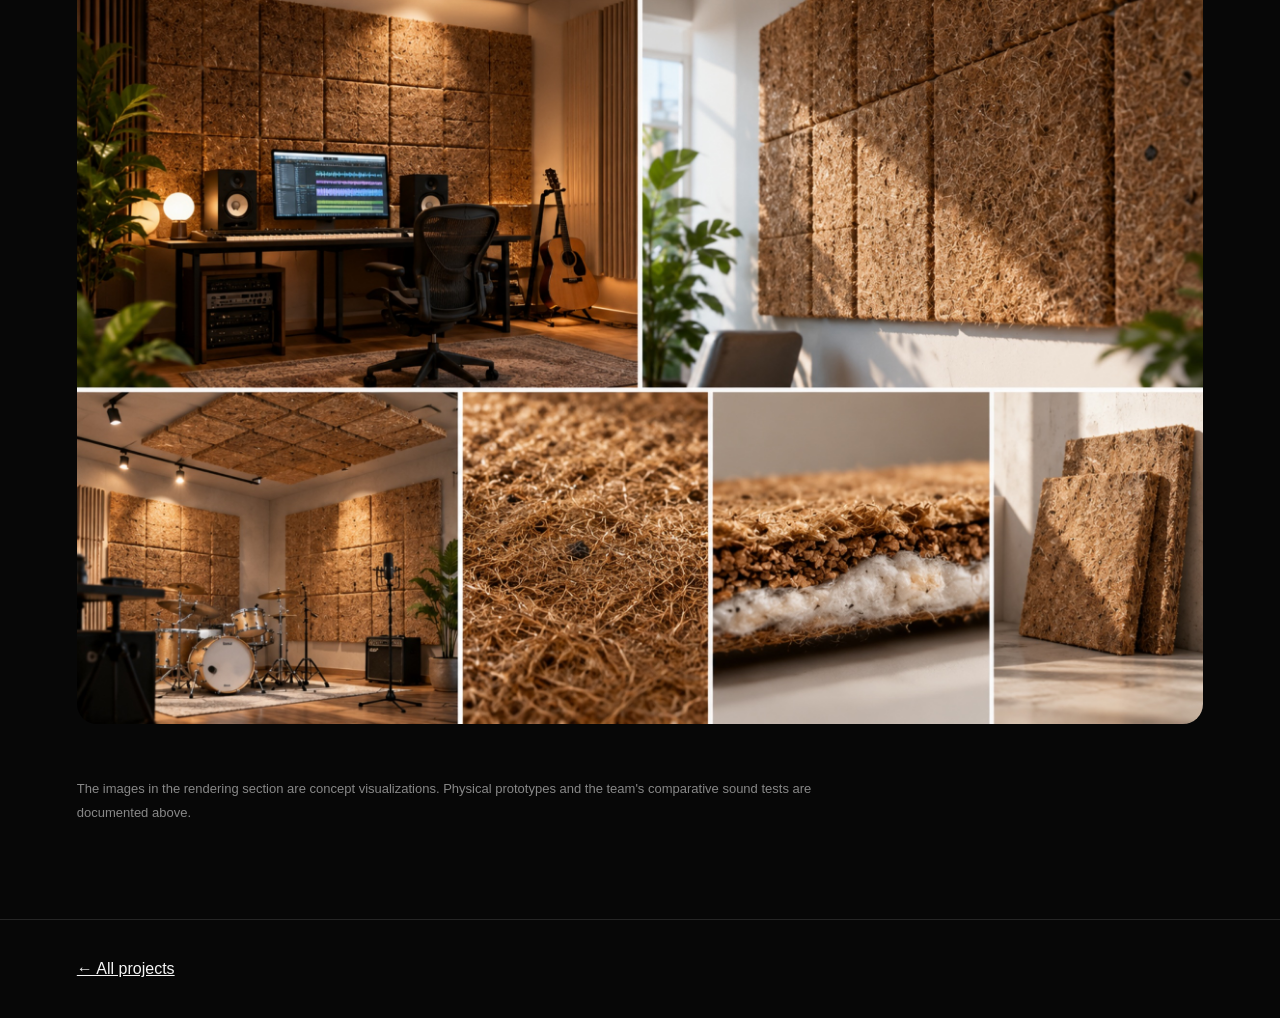
==== commit 85512469: "Rename the project Bio Acoustic Panel and describe its biomaterial composition" ====
--- a/acoustic-detail.html
+++ b/acoustic-detail.html
@@ -1 +1 @@
-<!DOCTYPE html><html lang="en"><head><meta charset="utf-8"><meta name="viewport" content="width=device-width,initial-scale=1"><title>Cork Acoustic Panel — Jay Kim</title><link rel="stylesheet" href="project-detail.css"></head><body><nav><a href="index.html">JAY KIM</a><a href="index.html">← Back to projects</a></nav><main><div class="label">Material exploration · 2026</div><h1>Cork Acoustic Panel</h1><p>A collaborative biomaterial panel project exploring cork, wood sawdust, coconut fiber, and cotton through material experiments, layered prototypes, and reflected-sound comparisons.</p><img class="hero-image" src="projects/cork-room.png" alt="Cork Acoustic Panel project overview"><section><h2>Material &amp; construction</h2><p>The project explores several constructions, including cork-faced panels with wood-sawdust cores and layered samples incorporating coconut fiber and cotton. Binder proportions and drying conditions were adjusted across experiments.</p><p>Binder system: water, glycerin, starch, and gelatin. Recipes varied between samples.</p></section><div class="gallery"><img src="projects/cork-panel.png" alt="Textured cork panel rendering" loading="lazy"><img src="projects/cork-detail.png" alt="Cork panel edge and material detail rendering" loading="lazy"><img class="wide" src="projects/cork-presentation.png" alt="Panel presentation with cork and wood scrap layer diagram and binder formula" loading="lazy"></div><section class="documentation"><div class="label">TEAM PROJECT · DAVID / JUHYOUNG / JAY</div><h2>From material experiments to physical panels</h2><p>Our team explored cork, wood sawdust, coconut fiber, and cotton as alternatives to petroleum-based acoustic panel materials. More than 40 experiments tested binder proportions, drying conditions, porous textures, and layered construction.</p><div class="doc-grid"><figure class="doc-figure doc-wide"><a href="projects/acoustic-documentation/materials.jpg" target="_blank" rel="noopener"><img src="projects/acoustic-documentation/materials.jpg" alt="Cork, wood, cotton and coconut fiber material samples" loading="lazy"></a><figcaption>Material palette: cork, wood sawdust, cotton, and coconut fiber.</figcaption></figure></div><h2>01 / Make, dry, compare</h2><p>Early trials tested starch- and gelatin-based binders with water and glycerin. The experiment log records brittle surfaces, weak bonding, warping, and mold during drying. Later trials explored controlled dehydrator drying and layered structures while trying to keep the material porous.</p><div class="doc-grid"><figure class="doc-figure"><a href="projects/acoustic-documentation/early-samples.jpg" target="_blank" rel="noopener"><img src="projects/acoustic-documentation/early-samples.jpg" alt="Early material mixtures formed in red trays" loading="lazy"></a><figcaption>Early binder and material samples.</figcaption></figure><figure class="doc-figure"><a href="projects/acoustic-documentation/drying.jpg" target="_blank" rel="noopener"><img src="projects/acoustic-documentation/drying.jpg" alt="Dehydrator used for material sample drying" loading="lazy"></a><figcaption>Controlled drying replaced some early air-drying trials.</figcaption></figure><figure class="doc-figure doc-wide"><a href="projects/acoustic-documentation/layer-study.jpg" target="_blank" rel="noopener"><img src="projects/acoustic-documentation/layer-study.jpg" alt="Individual panel layers and cotton arranged before assembly" loading="lazy"></a><figcaption>Separately formed layers and porous filling prepared for assembly.</figcaption></figure></div><h2>02 / Four physical iterations</h2><p>The prototypes show the progression from a single-material sample to layered panels and a molded cork surface. The log notes that adding more layers introduced challenges with liquid absorption, bonding, and warping.</p><div class="doc-grid"><figure class="doc-figure"><a href="projects/acoustic-documentation/panel-32.jpg" target="_blank" rel="noopener"><img src="projects/acoustic-documentation/panel-32.jpg" alt="Physical wood scrap panel sample 32" loading="lazy"></a><figcaption>Sample 32 — wood-scrap material study.</figcaption></figure><figure class="doc-figure"><a href="projects/acoustic-documentation/panel-38.jpg" target="_blank" rel="noopener"><img src="projects/acoustic-documentation/panel-38.jpg" alt="Physical layered panel sample 38 showing separated layers" loading="lazy"></a><figcaption>Sample 38 — layered construction and bonding challenges.</figcaption></figure><figure class="doc-figure"><a href="projects/acoustic-documentation/panel-40.jpg" target="_blank" rel="noopener"><img src="projects/acoustic-documentation/panel-40.jpg" alt="Panel 40 side view with cotton and coconut fiber layers" loading="lazy"></a><figcaption>Sample 40 — cork, coconut fiber, cotton, and wood sawdust.</figcaption></figure><figure class="doc-figure"><a href="projects/acoustic-documentation/panel-42.jpg" target="_blank" rel="noopener"><img src="projects/acoustic-documentation/panel-42.jpg" alt="Panel 42 molded cork surface" loading="lazy"></a><figcaption>Sample 42 — molded cork surface exploration.</figcaption></figure><figure class="doc-figure doc-wide"><a href="projects/acoustic-documentation/panel-42-edge.jpg" target="_blank" rel="noopener"><img src="projects/acoustic-documentation/panel-42-edge.jpg" alt="Close view of molded cork panel and wood core" loading="lazy"></a><figcaption>Molded surface and layered edge detail.</figcaption></figure></div><h2>03 / Build a repeatable sound comparison</h2><p>We built an MDF enclosure with a speaker and recorder to compare reflected sound. Panel size and equipment positions were kept consistent. Recordings at 250, 500, 1000, 2000, 3000, and 4000 Hz were compared with a no-panel baseline.</p><div class="doc-grid"><figure class="doc-figure"><a href="projects/acoustic-documentation/test-initial.jpg" target="_blank" rel="noopener"><img src="projects/acoustic-documentation/test-initial.jpg" alt="Initial MDF enclosure with a panel placed against the inside wall" loading="lazy"></a><figcaption>Initial enclosure with a test panel.</figcaption></figure><figure class="doc-figure"><a href="projects/acoustic-documentation/test-final.jpg" target="_blank" rel="noopener"><img src="projects/acoustic-documentation/test-final.jpg" alt="Final MDF enclosure with speaker and recording equipment" loading="lazy"></a><figcaption>Final testing setup and equipment positions.</figcaption></figure><figure class="doc-figure doc-wide"><a href="projects/acoustic-documentation/test-diagram.png" target="_blank" rel="noopener"><img src="projects/acoustic-documentation/test-diagram.png" alt="Top view diagram showing the test panel speaker and microphone geometry" loading="lazy"></a><figcaption>Test geometry documented by the team.</figcaption></figure></div><h2>04 / Compare frequency response</h2><p>The final comparison shows that response varied by frequency: several samples recorded lower levels than the baseline around 500 Hz, while results at higher frequencies were mixed. This supported exploring combinations of modules rather than treating one composition as equally effective across every frequency.</p><p class="note">These are relative recording-level comparisons in the team's test enclosure, not standardized sound-absorption coefficients or certified room-acoustic ratings. Negative values in the change graph indicate a lower recorded level than the no-panel baseline.</p><div class="doc-grid"><figure class="doc-figure doc-wide"><a href="projects/acoustic-documentation/recorded-levels.png" target="_blank" rel="noopener"><img src="projects/acoustic-documentation/recorded-levels.png" alt="Recorded tone level graph for no panel and samples 32 38 40 41 and 44" loading="lazy"></a><figcaption>Recorded tone levels across six frequencies.</figcaption></figure><figure class="doc-figure doc-wide"><a href="projects/acoustic-documentation/relative-change.png" target="_blank" rel="noopener"><img src="projects/acoustic-documentation/relative-change.png" alt="Graph of change in recorded sound level relative to no-panel baseline" loading="lazy"></a><figcaption>Change relative to the no-panel baseline.</figcaption></figure></div><h2>05 / Present the material system</h2><p>The final critique brought the physical samples, material documentation, and testing apparatus together to explain how the panels developed through making and comparison.</p><div class="doc-grid"><figure class="doc-figure doc-wide"><a href="projects/acoustic-documentation/critique.jpg" target="_blank" rel="noopener"><img src="projects/acoustic-documentation/critique.jpg" alt="Team critique display with physical material samples and testing enclosure" loading="lazy"></a><figcaption>Team documentation and physical prototype presentation.</figcaption></figure></div></section><section><div class="label">RENDERING EXPLORATIONS</div><h2>Panels in context</h2><p>Studio interiors, surface details, and layered material studies.</p><div class="acoustic-render-gallery"><img src="projects/cork-studio-render.png" alt="Acoustic panels arranged on the walls of a recording studio" loading="lazy"><img src="projects/cork-final-board-1.jpg" alt="Hexagonal acoustic panel concept: interior applications, textures, and layered material study" loading="lazy"><img src="projects/cork-final-board-2.jpg" alt="Square acoustic panel concept: wall and ceiling applications and material details" loading="lazy"></div></section><p class="note">The images in the rendering section are concept visualizations. Physical prototypes and the team's comparative sound tests are documented above.</p></main><footer><a href="index.html">← All projects</a></footer></body></html>+<!DOCTYPE html><html lang="en"><head><meta charset="utf-8"><meta name="viewport" content="width=device-width,initial-scale=1"><title>Bio Acoustic Panel — Jay Kim</title><link rel="stylesheet" href="project-detail.css"></head><body><nav><a href="index.html">JAY KIM</a><a href="index.html">← Back to projects</a></nav><main><div class="label">Material exploration · 2026</div><h1>Bio Acoustic Panel</h1><p>A collaborative acoustic panel project made entirely from biomaterials, exploring cork, wood sawdust, coconut fiber, and cotton through material experiments, layered prototypes, and reflected-sound comparisons.</p><img class="hero-image" src="projects/cork-room.png" alt="Bio Acoustic Panel project overview"><section><h2>Material &amp; construction</h2><p>The project explores several constructions, including cork-faced panels with wood-sawdust cores and layered samples incorporating coconut fiber and cotton. Binder proportions and drying conditions were adjusted across experiments.</p><p>Binder system: water, glycerin, starch, and gelatin. Recipes varied between samples.</p></section><div class="gallery"><img src="projects/cork-panel.png" alt="Textured cork panel rendering" loading="lazy"><img src="projects/cork-detail.png" alt="Cork panel edge and material detail rendering" loading="lazy"><img class="wide" src="projects/cork-presentation.png" alt="Panel presentation with cork and wood scrap layer diagram and binder formula" loading="lazy"></div><section class="documentation"><div class="label">TEAM PROJECT · DAVID / JUHYOUNG / JAY</div><h2>From material experiments to physical panels</h2><p>Our team explored cork, wood sawdust, coconut fiber, and cotton as alternatives to petroleum-based acoustic panel materials. More than 40 experiments tested binder proportions, drying conditions, porous textures, and layered construction.</p><div class="doc-grid"><figure class="doc-figure doc-wide"><a href="projects/acoustic-documentation/materials.jpg" target="_blank" rel="noopener"><img src="projects/acoustic-documentation/materials.jpg" alt="Cork, wood, cotton and coconut fiber material samples" loading="lazy"></a><figcaption>Material palette: cork, wood sawdust, cotton, and coconut fiber.</figcaption></figure></div><h2>01 / Make, dry, compare</h2><p>Early trials tested starch- and gelatin-based binders with water and glycerin. The experiment log records brittle surfaces, weak bonding, warping, and mold during drying. Later trials explored controlled dehydrator drying and layered structures while trying to keep the material porous.</p><div class="doc-grid"><figure class="doc-figure"><a href="projects/acoustic-documentation/early-samples.jpg" target="_blank" rel="noopener"><img src="projects/acoustic-documentation/early-samples.jpg" alt="Early material mixtures formed in red trays" loading="lazy"></a><figcaption>Early binder and material samples.</figcaption></figure><figure class="doc-figure"><a href="projects/acoustic-documentation/drying.jpg" target="_blank" rel="noopener"><img src="projects/acoustic-documentation/drying.jpg" alt="Dehydrator used for material sample drying" loading="lazy"></a><figcaption>Controlled drying replaced some early air-drying trials.</figcaption></figure><figure class="doc-figure doc-wide"><a href="projects/acoustic-documentation/layer-study.jpg" target="_blank" rel="noopener"><img src="projects/acoustic-documentation/layer-study.jpg" alt="Individual panel layers and cotton arranged before assembly" loading="lazy"></a><figcaption>Separately formed layers and porous filling prepared for assembly.</figcaption></figure></div><h2>02 / Four physical iterations</h2><p>The prototypes show the progression from a single-material sample to layered panels and a molded cork surface. The log notes that adding more layers introduced challenges with liquid absorption, bonding, and warping.</p><div class="doc-grid"><figure class="doc-figure"><a href="projects/acoustic-documentation/panel-32.jpg" target="_blank" rel="noopener"><img src="projects/acoustic-documentation/panel-32.jpg" alt="Physical wood scrap panel sample 32" loading="lazy"></a><figcaption>Sample 32 — wood-scrap material study.</figcaption></figure><figure class="doc-figure"><a href="projects/acoustic-documentation/panel-38.jpg" target="_blank" rel="noopener"><img src="projects/acoustic-documentation/panel-38.jpg" alt="Physical layered panel sample 38 showing separated layers" loading="lazy"></a><figcaption>Sample 38 — layered construction and bonding challenges.</figcaption></figure><figure class="doc-figure"><a href="projects/acoustic-documentation/panel-40.jpg" target="_blank" rel="noopener"><img src="projects/acoustic-documentation/panel-40.jpg" alt="Panel 40 side view with cotton and coconut fiber layers" loading="lazy"></a><figcaption>Sample 40 — cork, coconut fiber, cotton, and wood sawdust.</figcaption></figure><figure class="doc-figure"><a href="projects/acoustic-documentation/panel-42.jpg" target="_blank" rel="noopener"><img src="projects/acoustic-documentation/panel-42.jpg" alt="Panel 42 molded cork surface" loading="lazy"></a><figcaption>Sample 42 — molded cork surface exploration.</figcaption></figure><figure class="doc-figure doc-wide"><a href="projects/acoustic-documentation/panel-42-edge.jpg" target="_blank" rel="noopener"><img src="projects/acoustic-documentation/panel-42-edge.jpg" alt="Close view of molded cork panel and wood core" loading="lazy"></a><figcaption>Molded surface and layered edge detail.</figcaption></figure></div><h2>03 / Build a repeatable sound comparison</h2><p>We built an MDF enclosure with a speaker and recorder to compare reflected sound. Panel size and equipment positions were kept consistent. Recordings at 250, 500, 1000, 2000, 3000, and 4000 Hz were compared with a no-panel baseline.</p><div class="doc-grid"><figure class="doc-figure"><a href="projects/acoustic-documentation/test-initial.jpg" target="_blank" rel="noopener"><img src="projects/acoustic-documentation/test-initial.jpg" alt="Initial MDF enclosure with a panel placed against the inside wall" loading="lazy"></a><figcaption>Initial enclosure with a test panel.</figcaption></figure><figure class="doc-figure"><a href="projects/acoustic-documentation/test-final.jpg" target="_blank" rel="noopener"><img src="projects/acoustic-documentation/test-final.jpg" alt="Final MDF enclosure with speaker and recording equipment" loading="lazy"></a><figcaption>Final testing setup and equipment positions.</figcaption></figure><figure class="doc-figure doc-wide"><a href="projects/acoustic-documentation/test-diagram.png" target="_blank" rel="noopener"><img src="projects/acoustic-documentation/test-diagram.png" alt="Top view diagram showing the test panel speaker and microphone geometry" loading="lazy"></a><figcaption>Test geometry documented by the team.</figcaption></figure></div><h2>04 / Compare frequency response</h2><p>The final comparison shows that response varied by frequency: several samples recorded lower levels than the baseline around 500 Hz, while results at higher frequencies were mixed. This supported exploring combinations of modules rather than treating one composition as equally effective across every frequency.</p><p class="note">These are relative recording-level comparisons in the team's test enclosure, not standardized sound-absorption coefficients or certified room-acoustic ratings. Negative values in the change graph indicate a lower recorded level than the no-panel baseline.</p><div class="doc-grid"><figure class="doc-figure doc-wide"><a href="projects/acoustic-documentation/recorded-levels.png" target="_blank" rel="noopener"><img src="projects/acoustic-documentation/recorded-levels.png" alt="Recorded tone level graph for no panel and samples 32 38 40 41 and 44" loading="lazy"></a><figcaption>Recorded tone levels across six frequencies.</figcaption></figure><figure class="doc-figure doc-wide"><a href="projects/acoustic-documentation/relative-change.png" target="_blank" rel="noopener"><img src="projects/acoustic-documentation/relative-change.png" alt="Graph of change in recorded sound level relative to no-panel baseline" loading="lazy"></a><figcaption>Change relative to the no-panel baseline.</figcaption></figure></div><h2>05 / Present the material system</h2><p>The final critique brought the physical samples, material documentation, and testing apparatus together to explain how the panels developed through making and comparison.</p><div class="doc-grid"><figure class="doc-figure doc-wide"><a href="projects/acoustic-documentation/critique.jpg" target="_blank" rel="noopener"><img src="projects/acoustic-documentation/critique.jpg" alt="Team critique display with physical material samples and testing enclosure" loading="lazy"></a><figcaption>Team documentation and physical prototype presentation.</figcaption></figure></div></section><section><div class="label">RENDERING EXPLORATIONS</div><h2>Panels in context</h2><p>Studio interiors, surface details, and layered material studies.</p><div class="acoustic-render-gallery"><img src="projects/cork-studio-render.png" alt="Acoustic panels arranged on the walls of a recording studio" loading="lazy"><img src="projects/cork-final-board-1.jpg" alt="Hexagonal acoustic panel concept: interior applications, textures, and layered material study" loading="lazy"><img src="projects/cork-final-board-2.jpg" alt="Square acoustic panel concept: wall and ceiling applications and material details" loading="lazy"></div></section><p class="note">The images in the rendering section are concept visualizations. Physical prototypes and the team's comparative sound tests are documented above.</p></main><footer><a href="index.html">← All projects</a></footer></body></html>
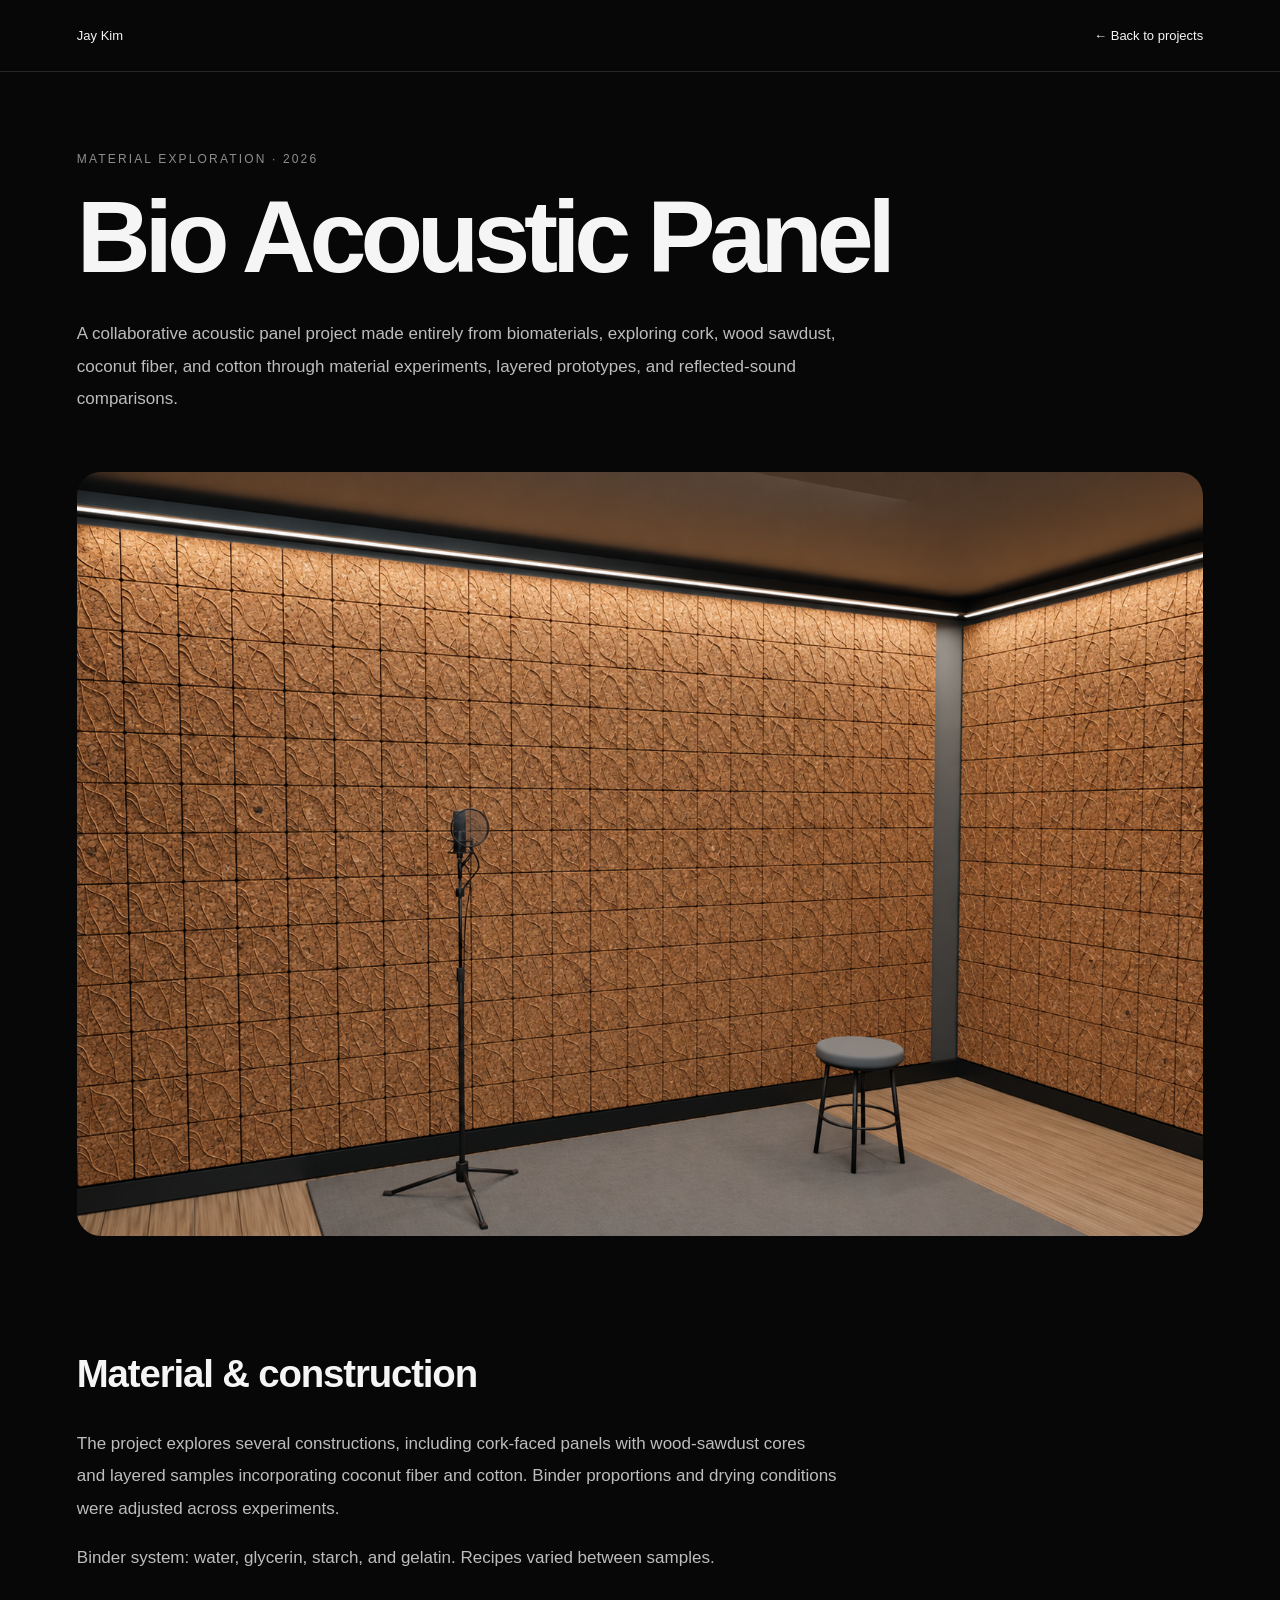
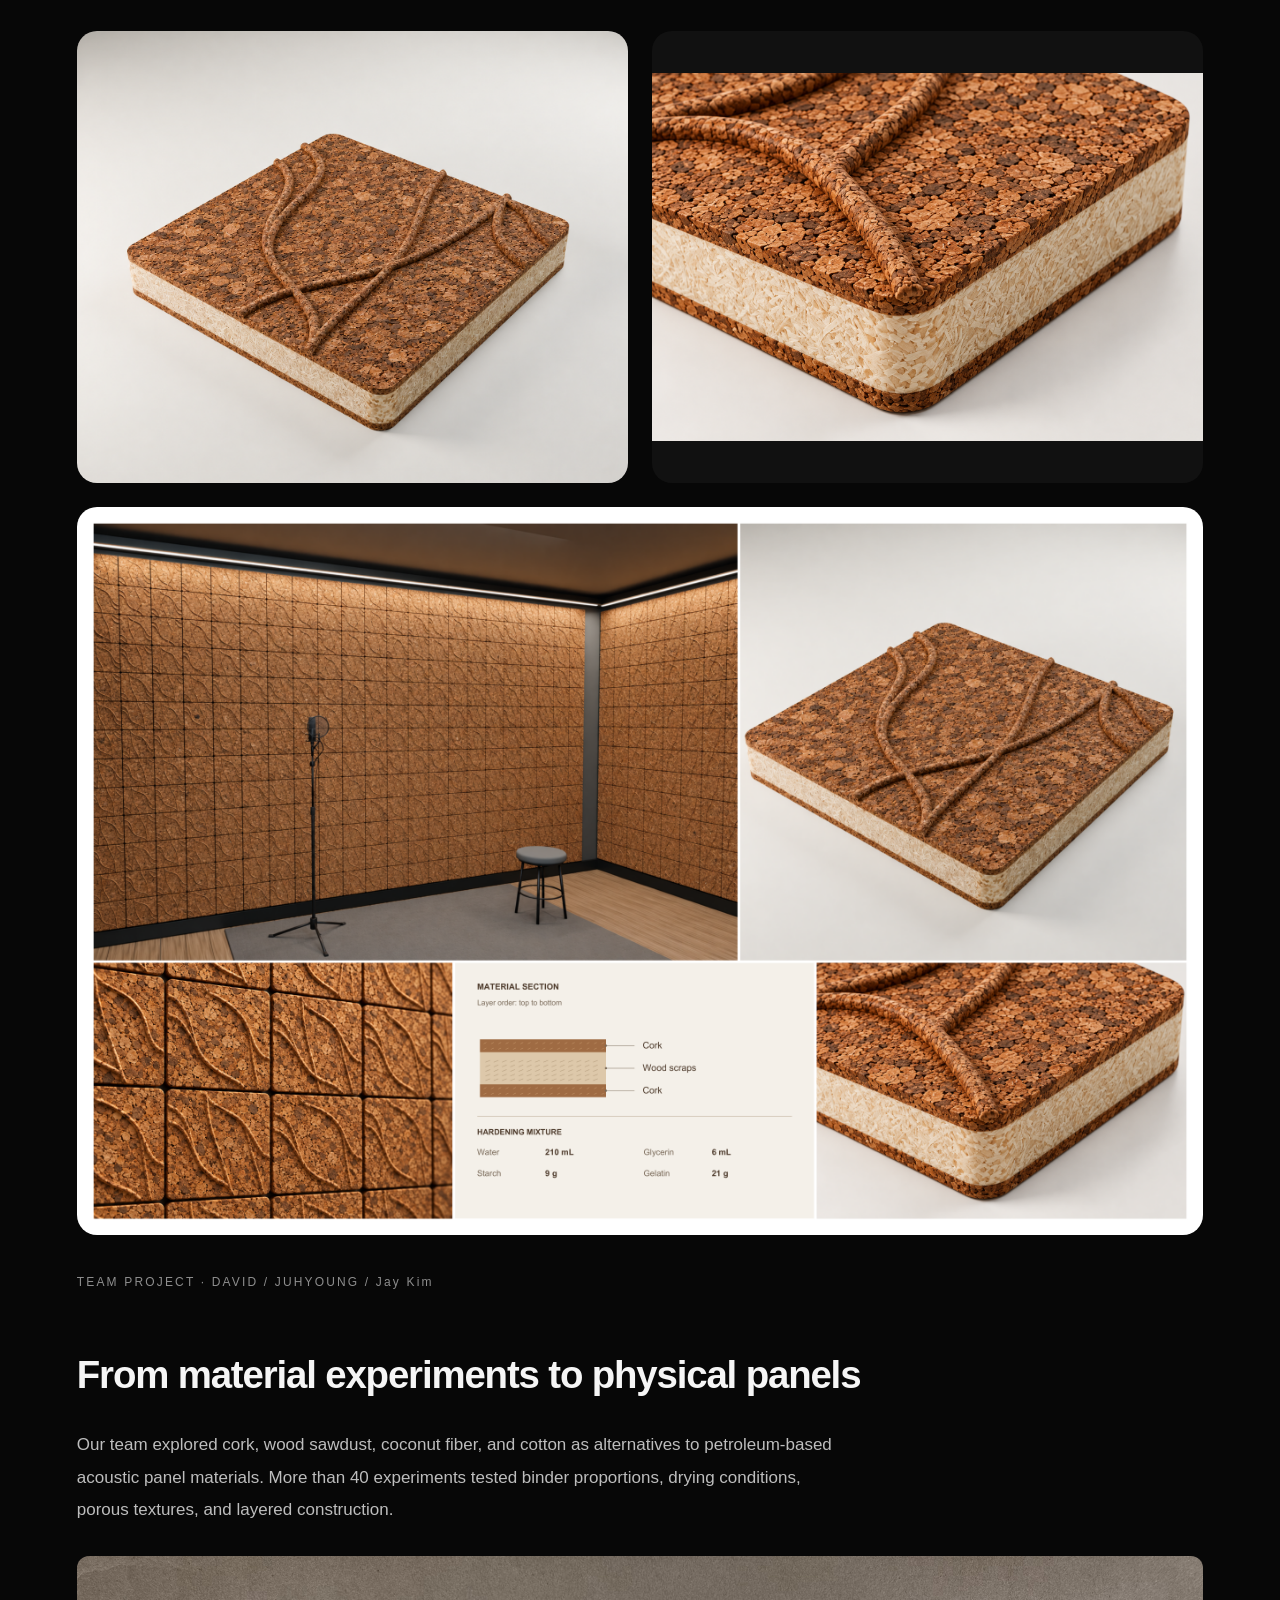
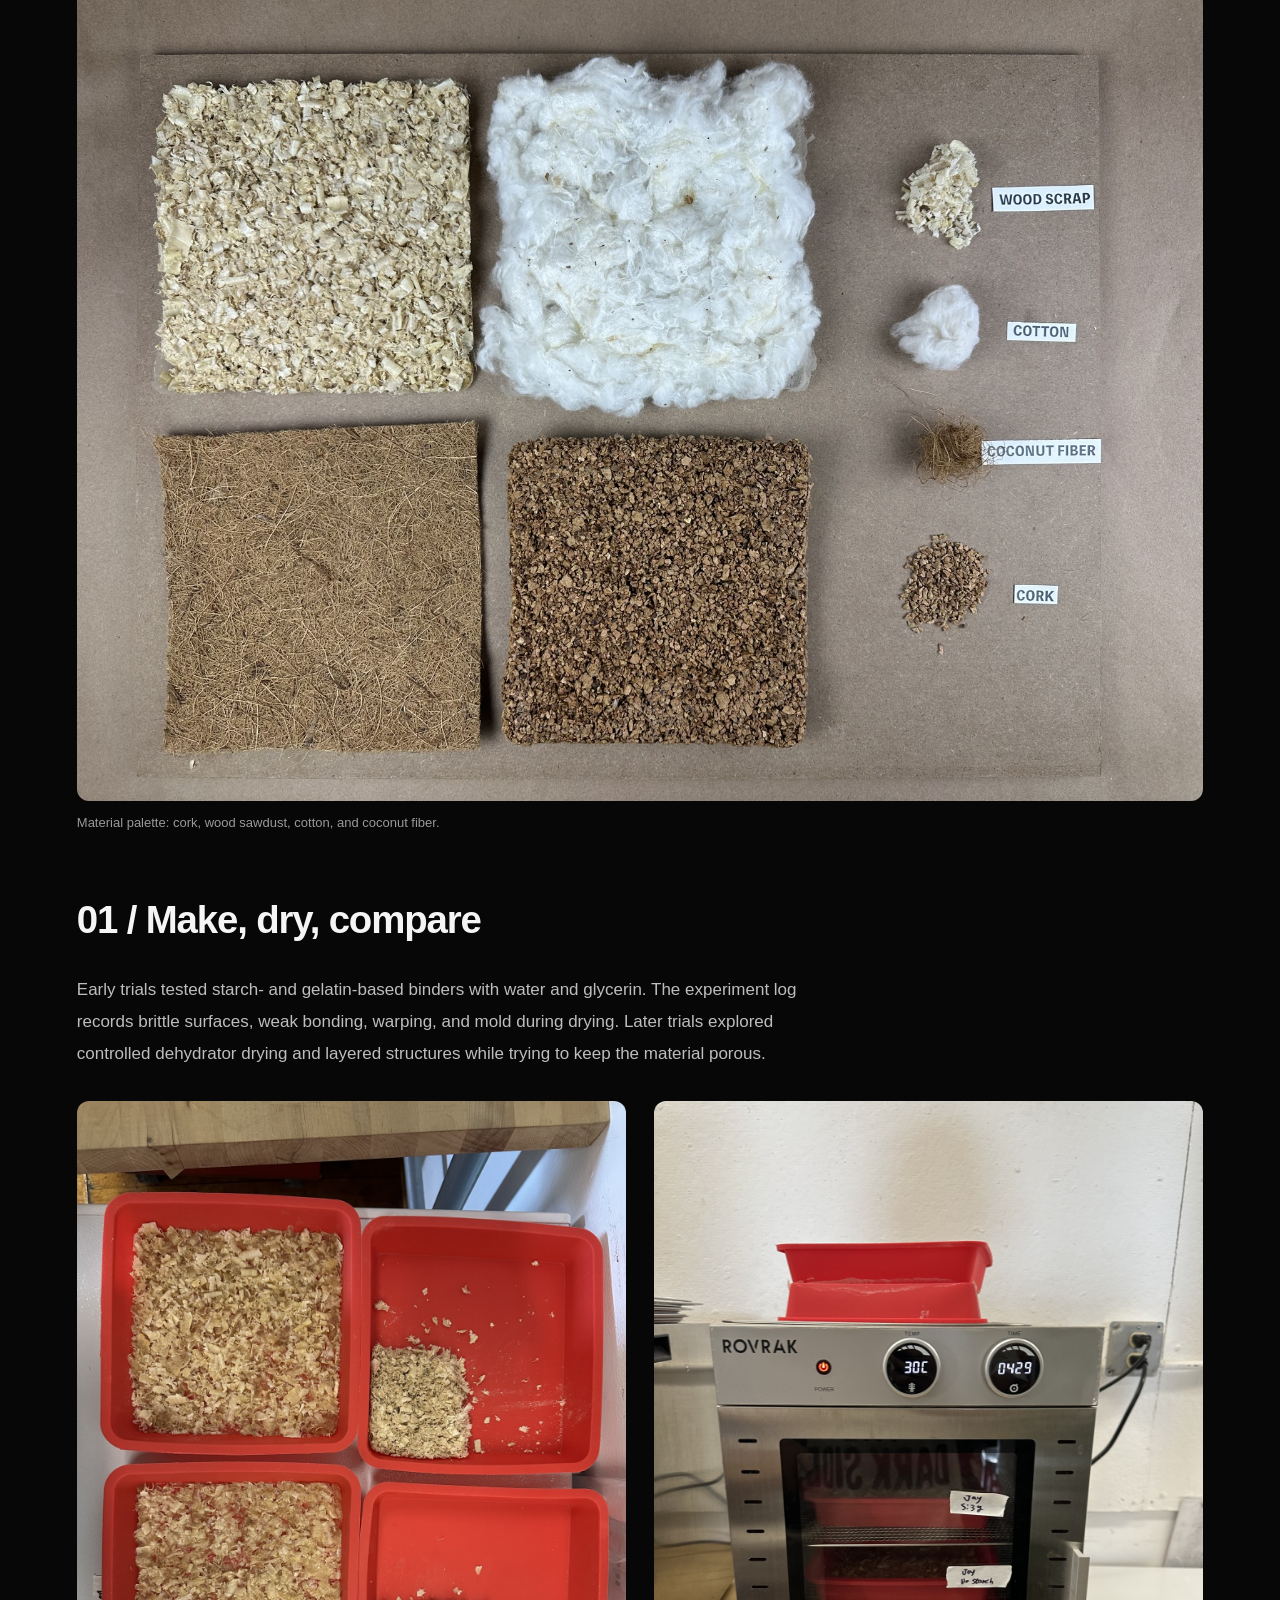
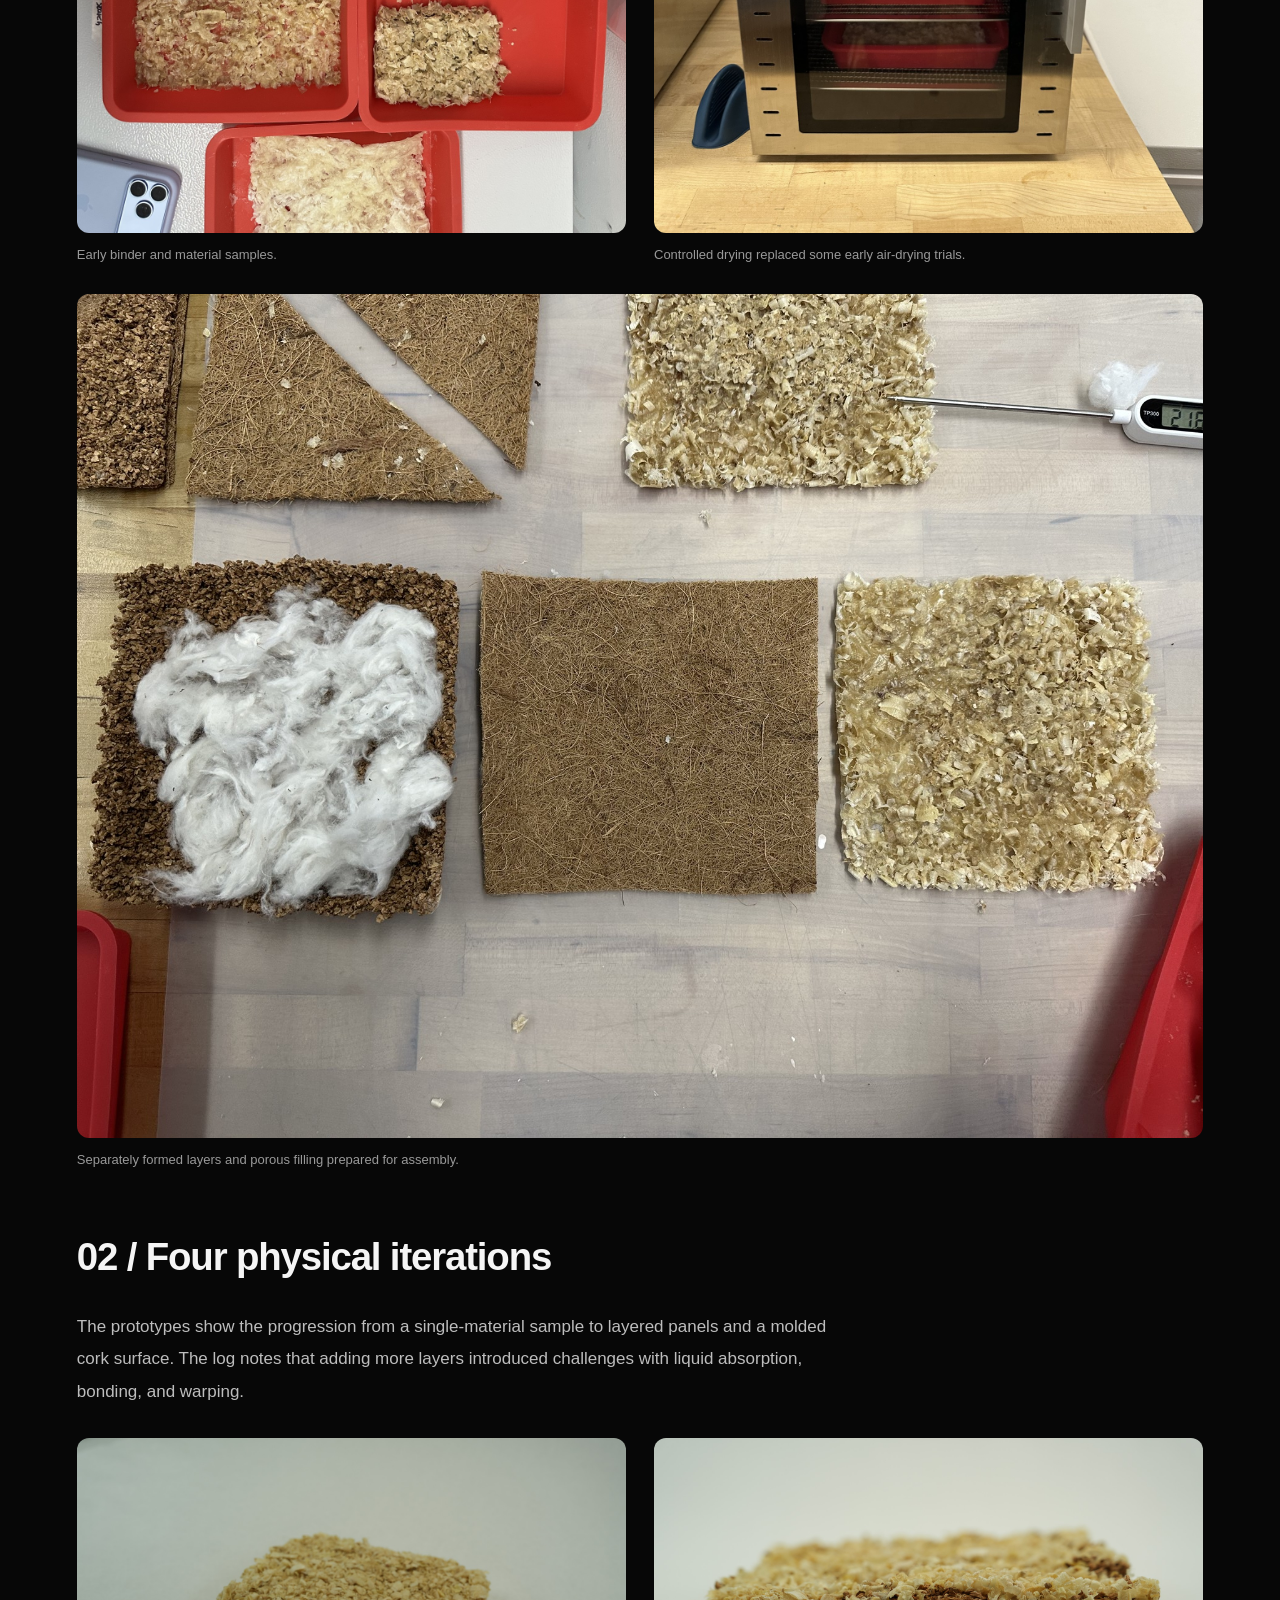
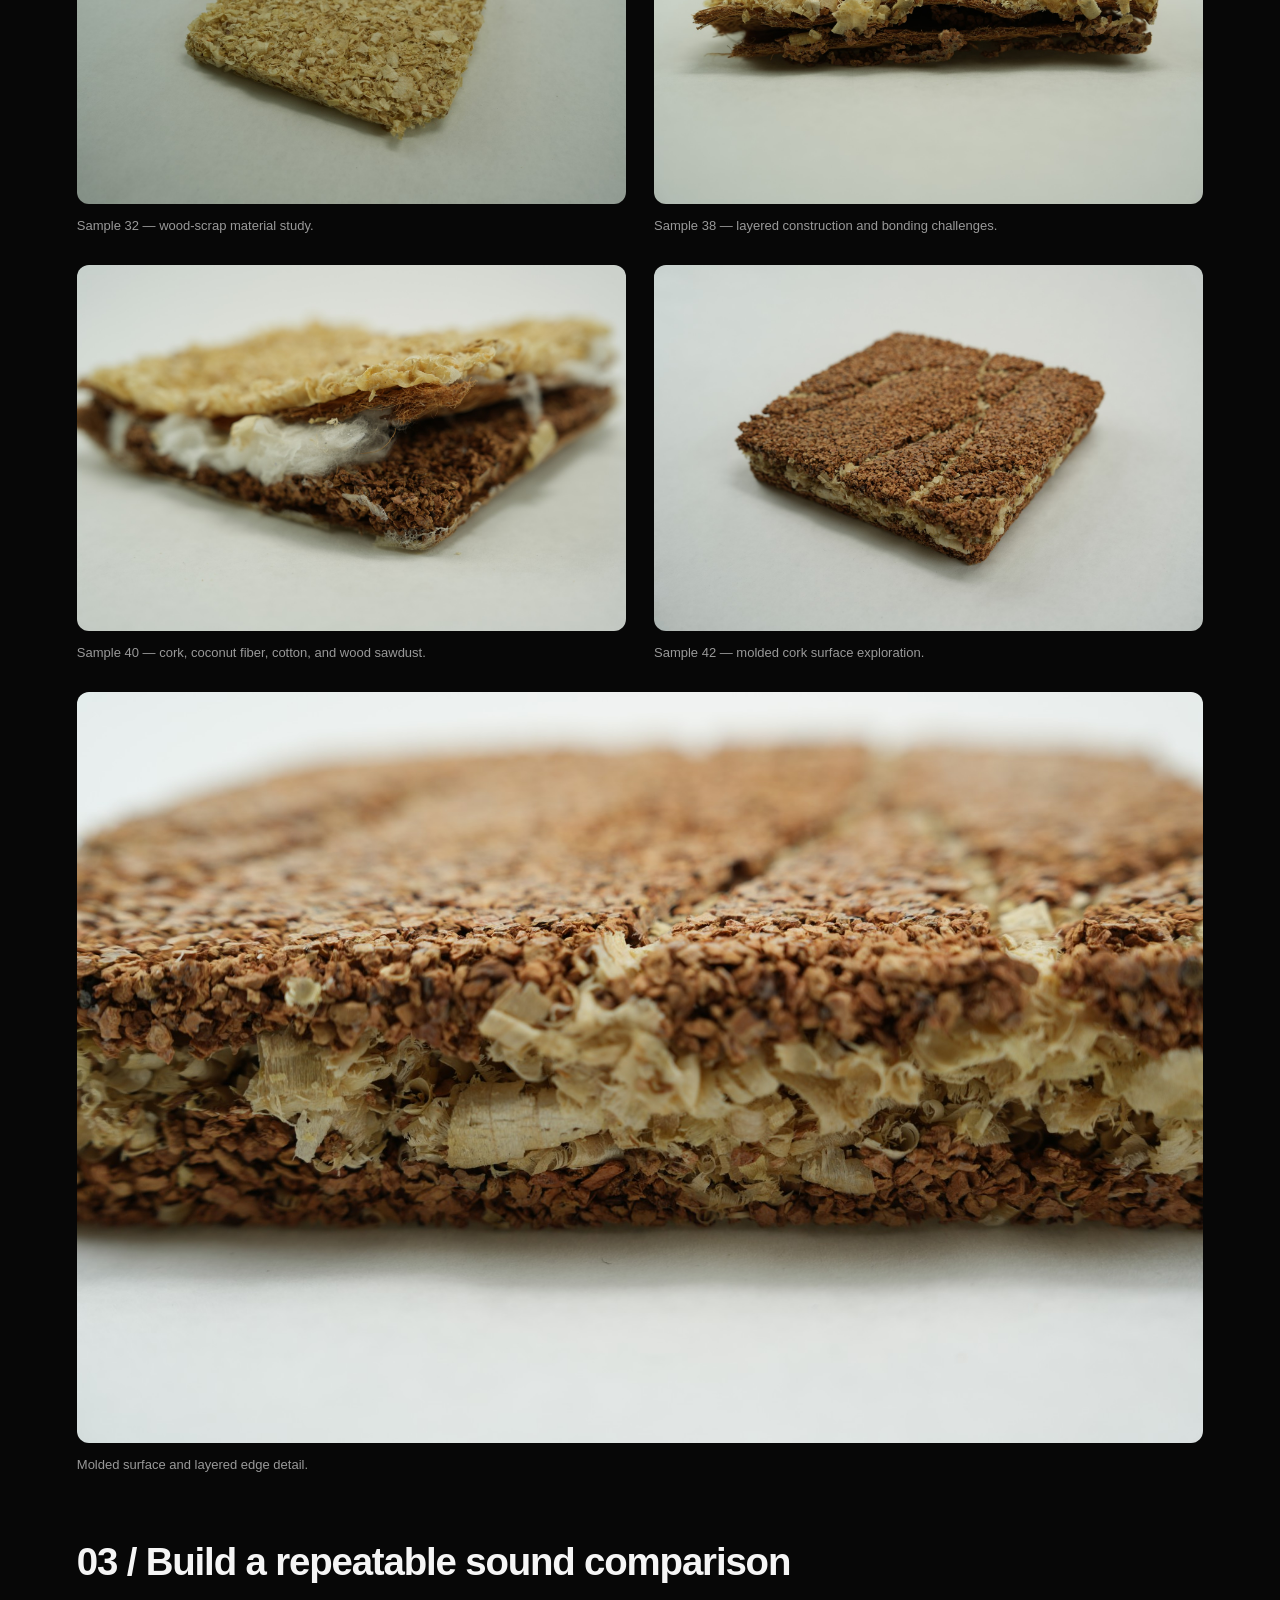
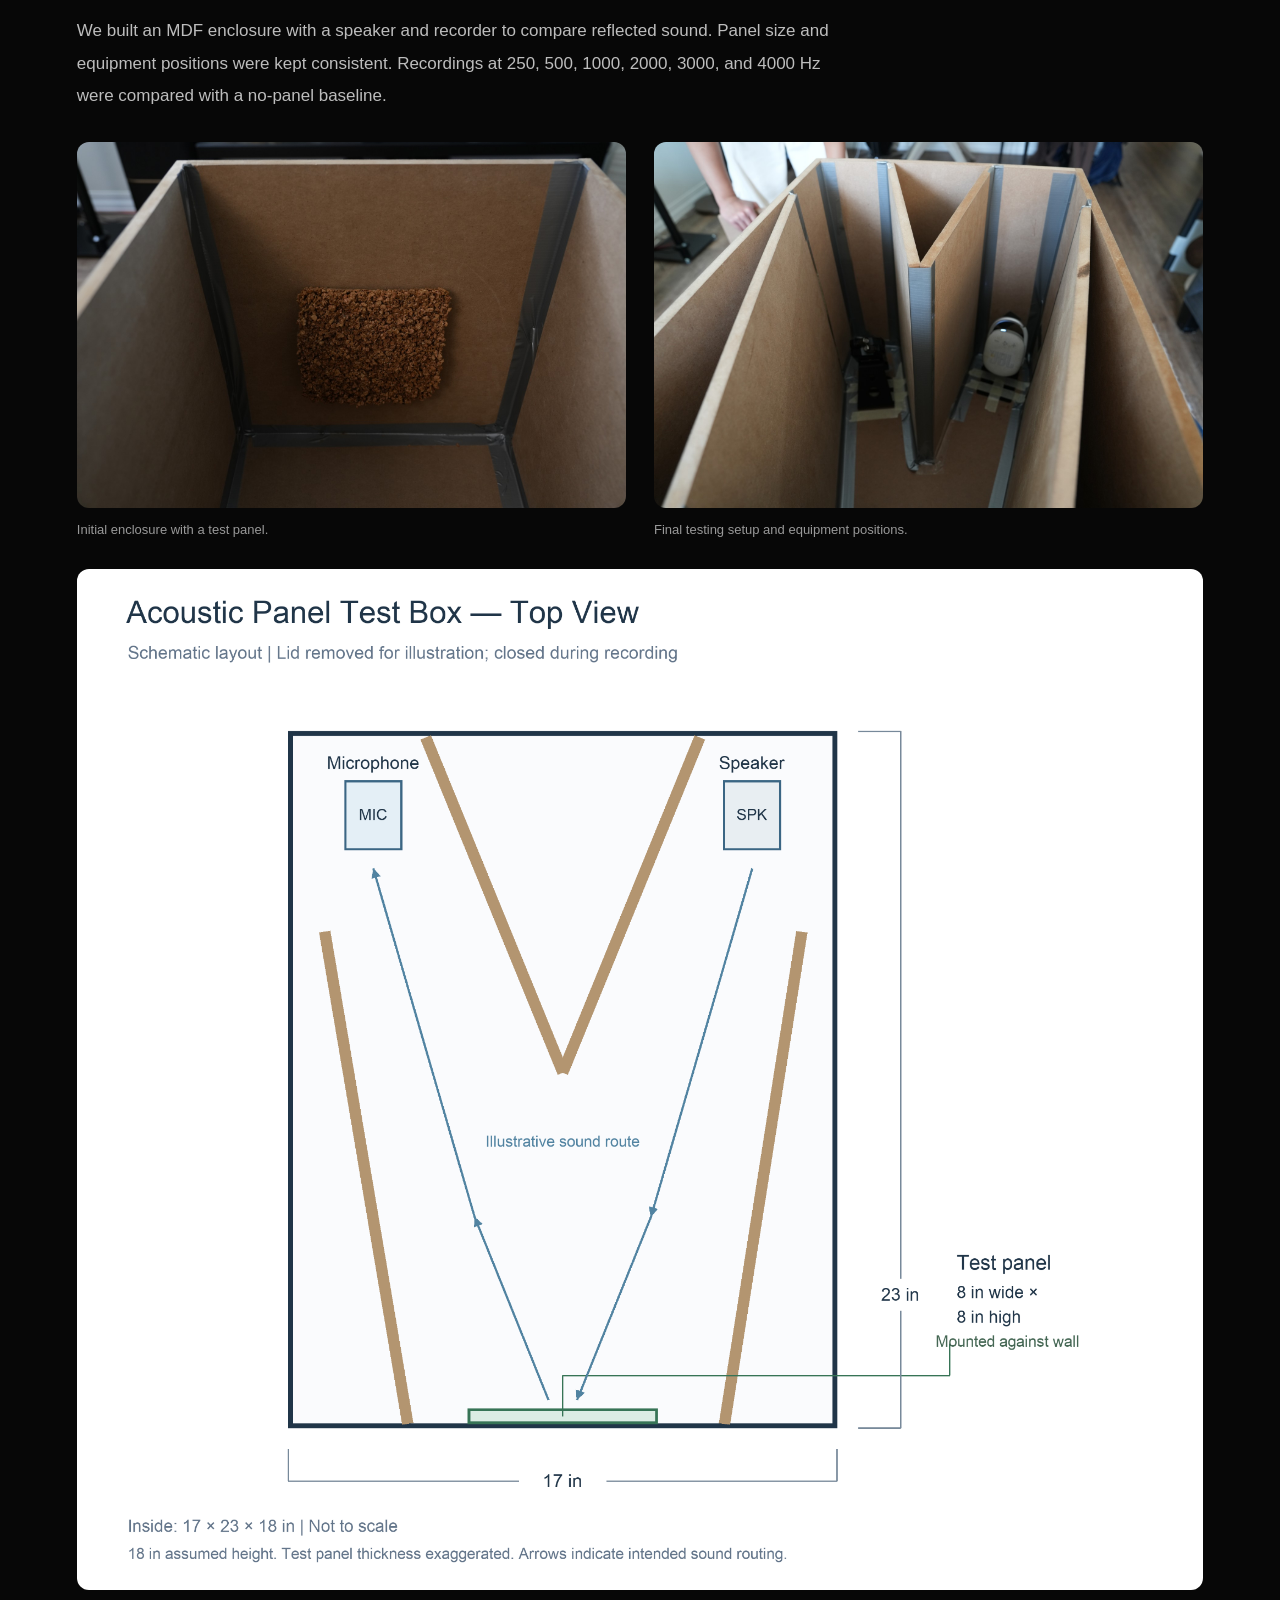
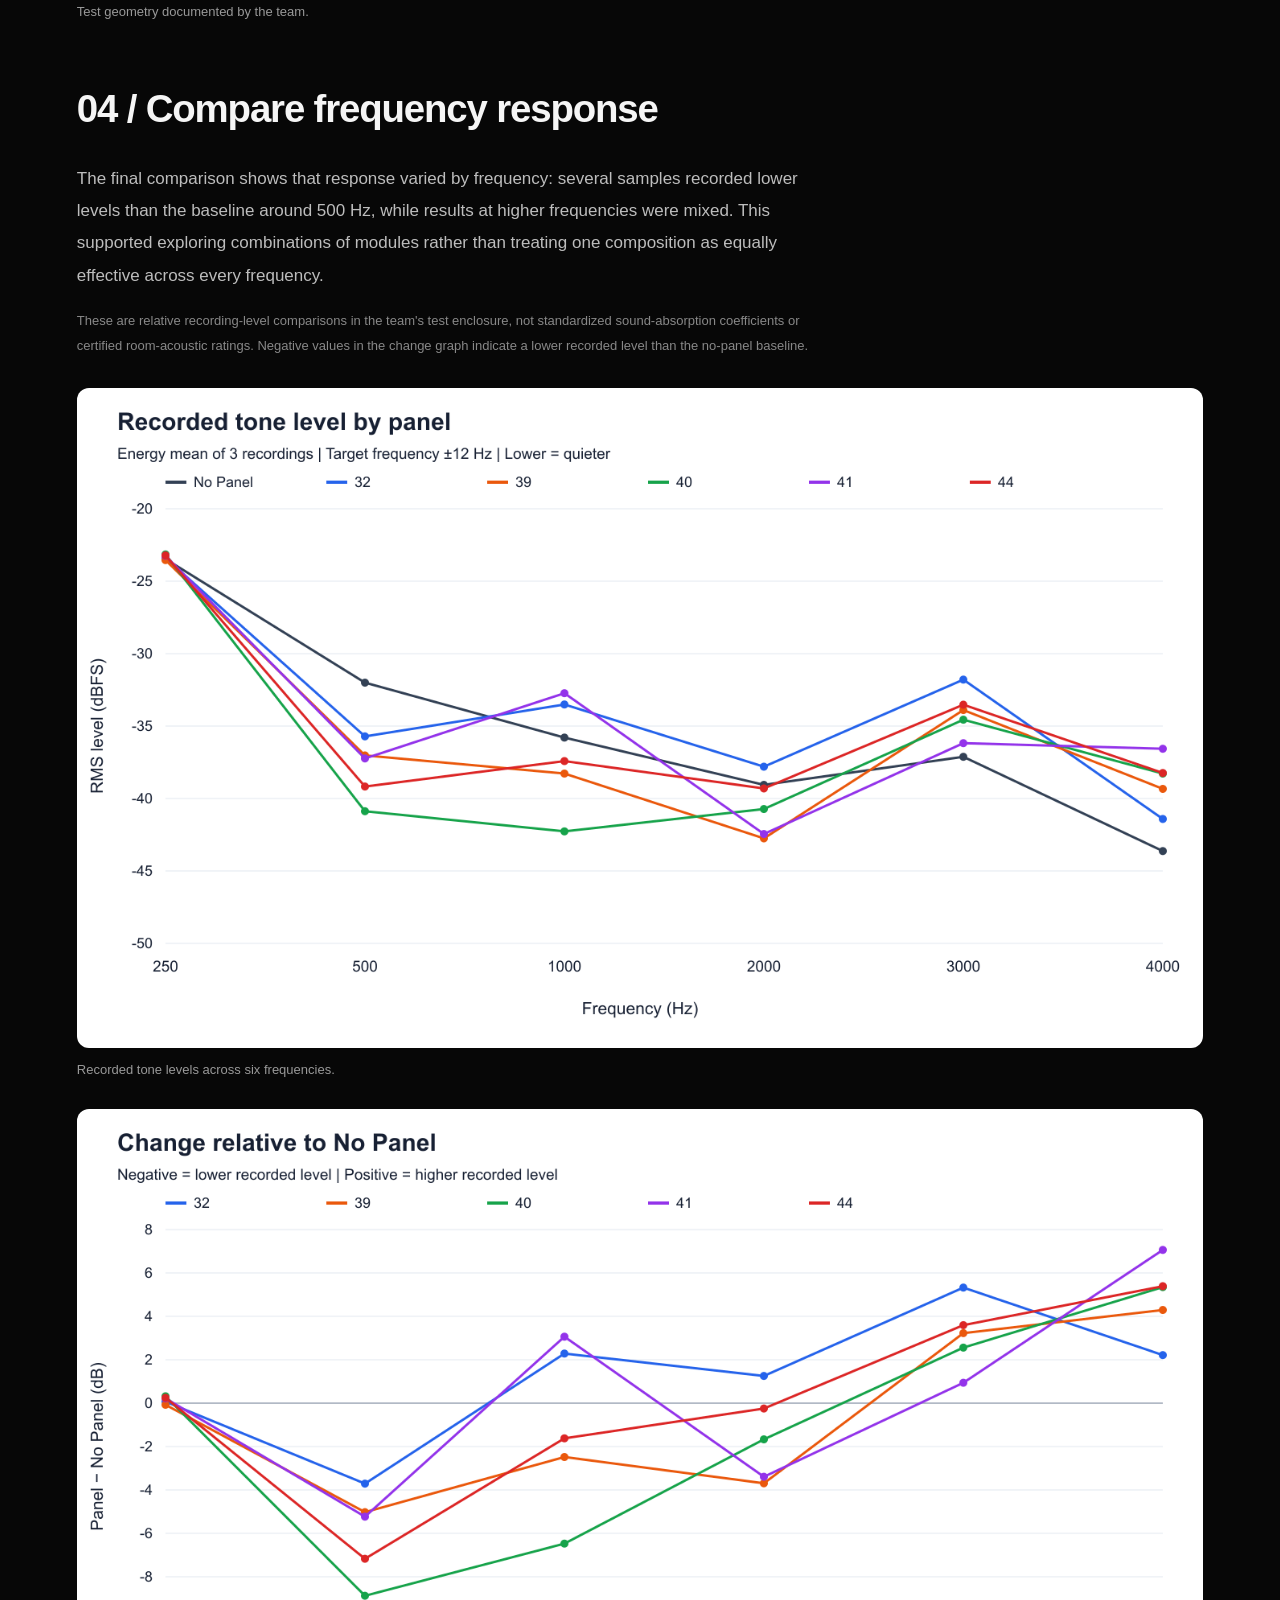
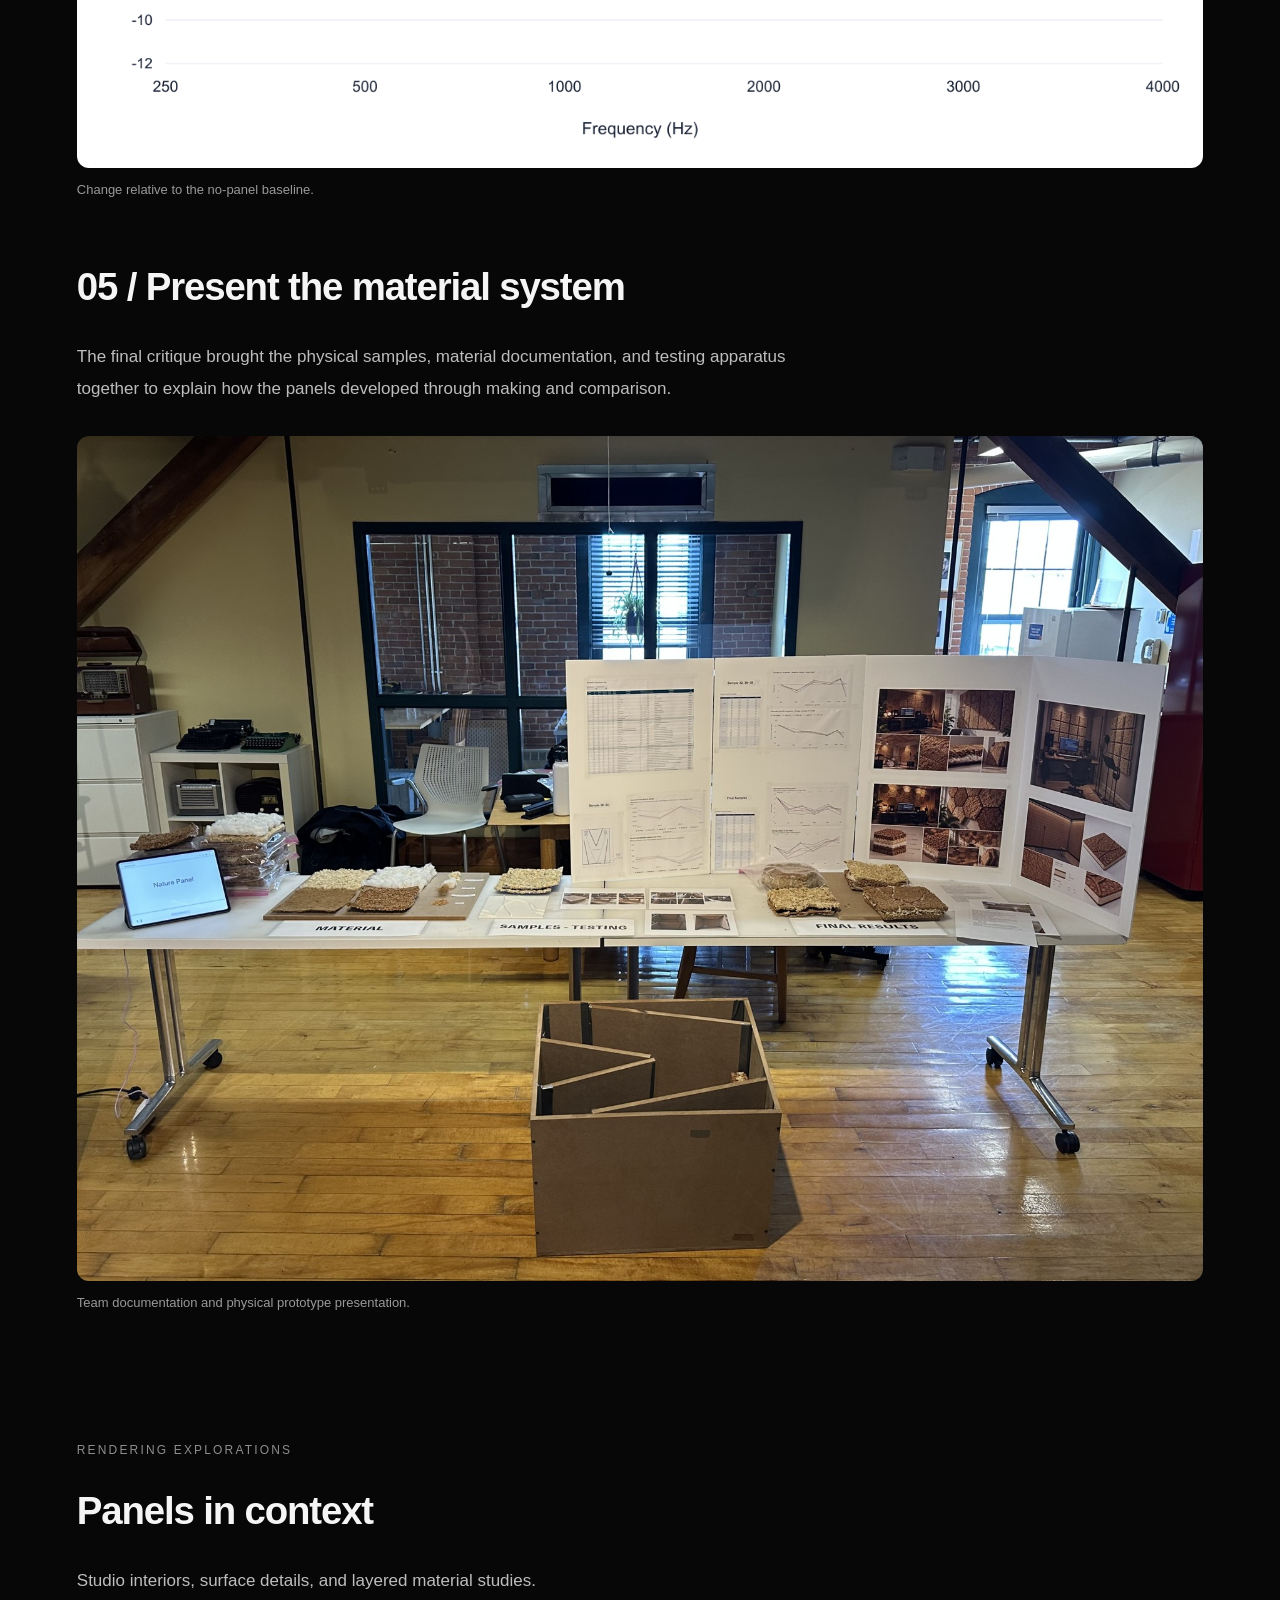
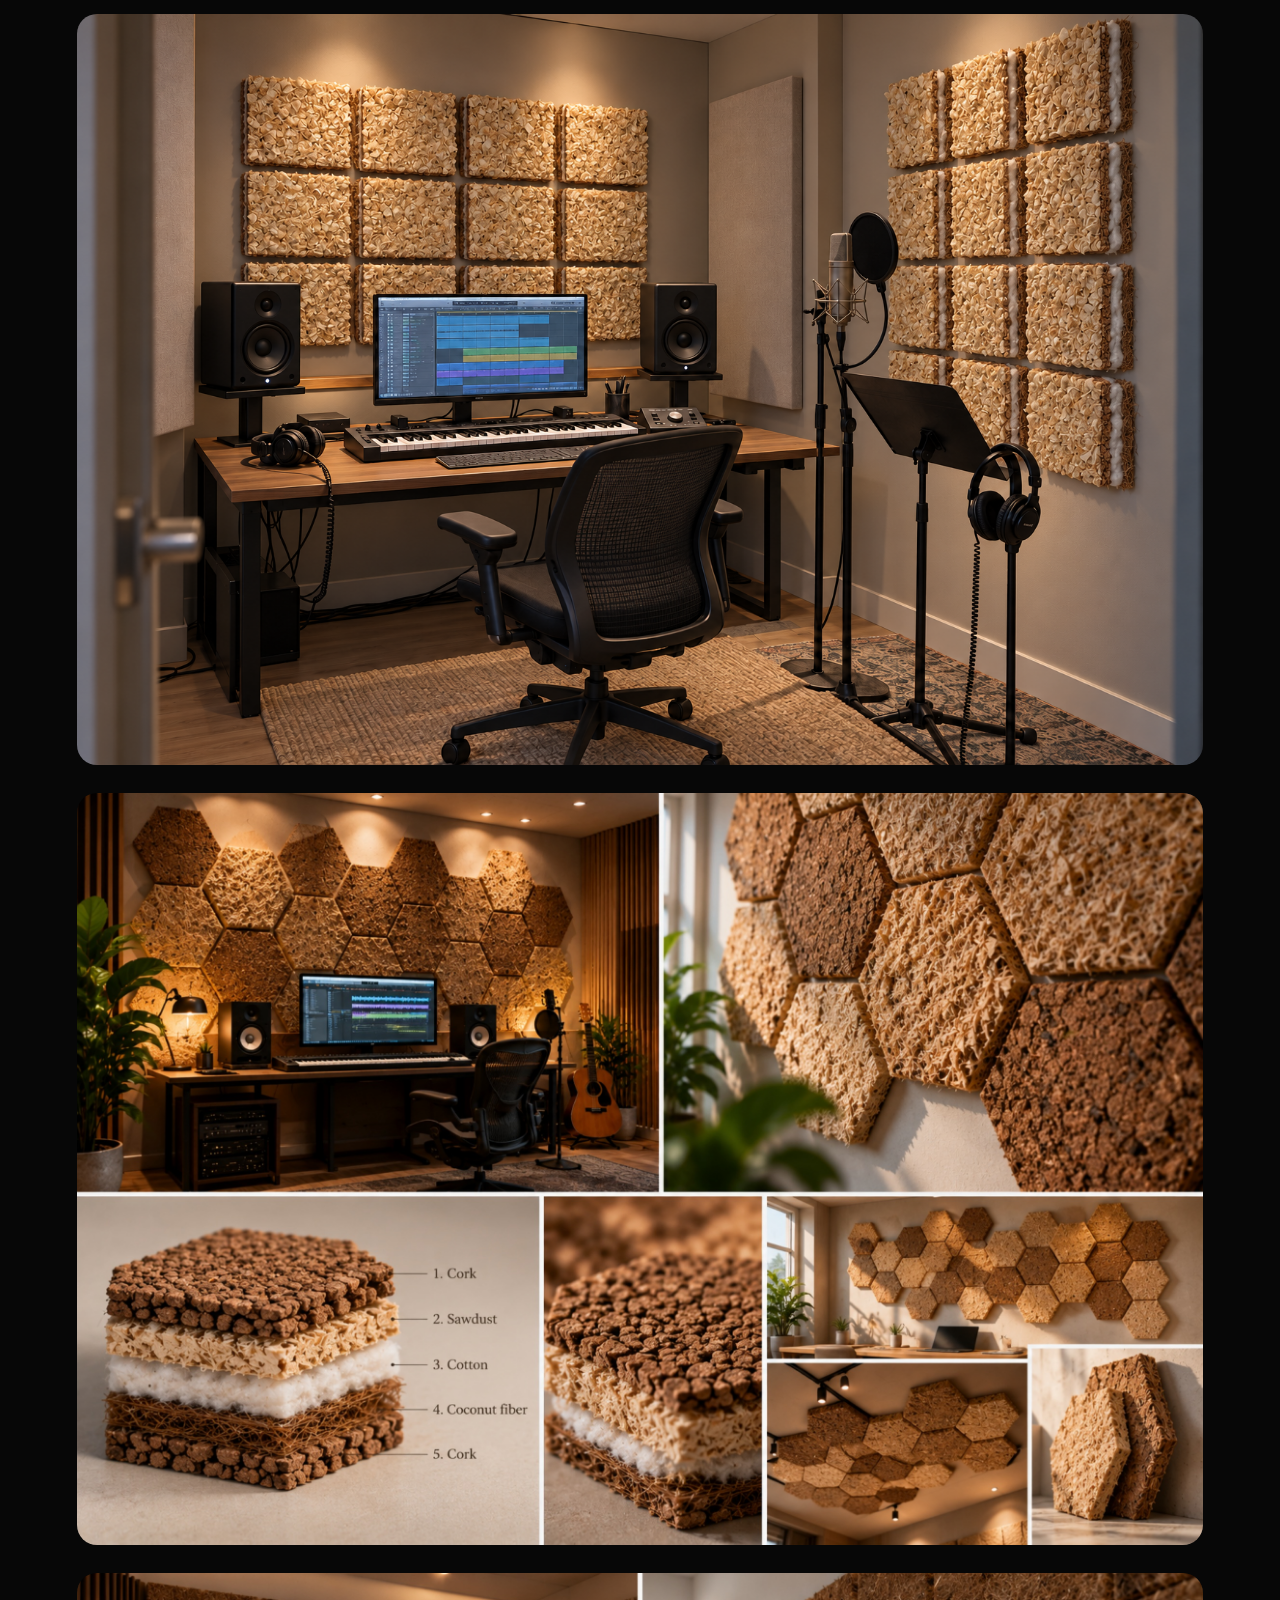
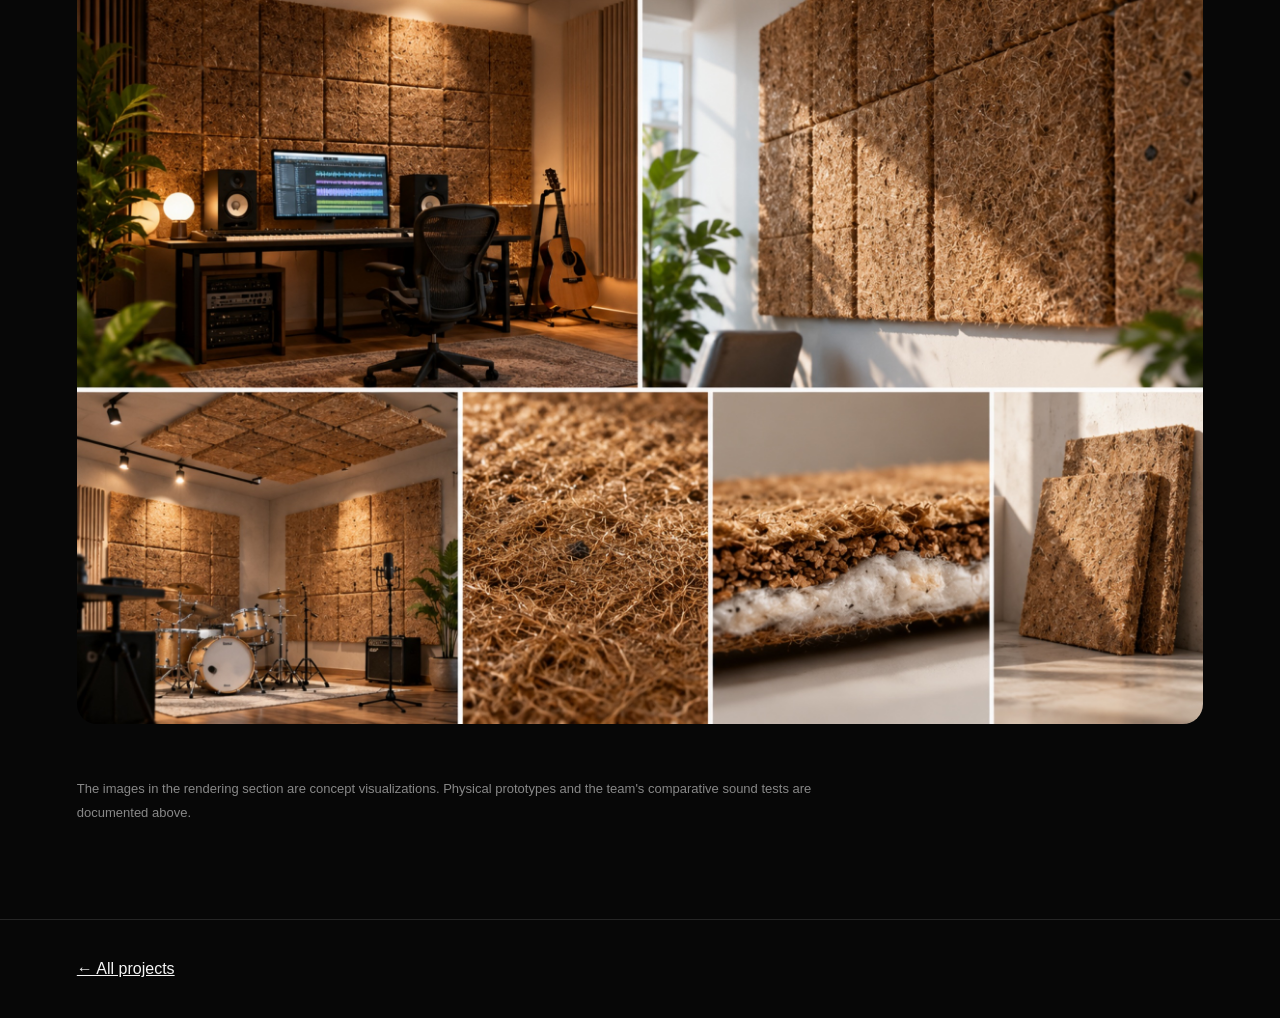
==== commit 6d2c1dff: "Standardize portfolio and resume display name to Jay Kim" ====
--- a/acoustic-detail.html
+++ b/acoustic-detail.html
@@ -1 +1 @@
-<!DOCTYPE html><html lang="en"><head><meta charset="utf-8"><meta name="viewport" content="width=device-width,initial-scale=1"><title>Bio Acoustic Panel — Jay Kim</title><link rel="stylesheet" href="project-detail.css"></head><body><nav><a href="index.html">JAY KIM</a><a href="index.html">← Back to projects</a></nav><main><div class="label">Material exploration · 2026</div><h1>Bio Acoustic Panel</h1><p>A collaborative acoustic panel project made entirely from biomaterials, exploring cork, wood sawdust, coconut fiber, and cotton through material experiments, layered prototypes, and reflected-sound comparisons.</p><img class="hero-image" src="projects/cork-room.png" alt="Bio Acoustic Panel project overview"><section><h2>Material &amp; construction</h2><p>The project explores several constructions, including cork-faced panels with wood-sawdust cores and layered samples incorporating coconut fiber and cotton. Binder proportions and drying conditions were adjusted across experiments.</p><p>Binder system: water, glycerin, starch, and gelatin. Recipes varied between samples.</p></section><div class="gallery"><img src="projects/cork-panel.png" alt="Textured cork panel rendering" loading="lazy"><img src="projects/cork-detail.png" alt="Cork panel edge and material detail rendering" loading="lazy"><img class="wide" src="projects/cork-presentation.png" alt="Panel presentation with cork and wood scrap layer diagram and binder formula" loading="lazy"></div><section class="documentation"><div class="label">TEAM PROJECT · DAVID / JUHYOUNG / JAY</div><h2>From material experiments to physical panels</h2><p>Our team explored cork, wood sawdust, coconut fiber, and cotton as alternatives to petroleum-based acoustic panel materials. More than 40 experiments tested binder proportions, drying conditions, porous textures, and layered construction.</p><div class="doc-grid"><figure class="doc-figure doc-wide"><a href="projects/acoustic-documentation/materials.jpg" target="_blank" rel="noopener"><img src="projects/acoustic-documentation/materials.jpg" alt="Cork, wood, cotton and coconut fiber material samples" loading="lazy"></a><figcaption>Material palette: cork, wood sawdust, cotton, and coconut fiber.</figcaption></figure></div><h2>01 / Make, dry, compare</h2><p>Early trials tested starch- and gelatin-based binders with water and glycerin. The experiment log records brittle surfaces, weak bonding, warping, and mold during drying. Later trials explored controlled dehydrator drying and layered structures while trying to keep the material porous.</p><div class="doc-grid"><figure class="doc-figure"><a href="projects/acoustic-documentation/early-samples.jpg" target="_blank" rel="noopener"><img src="projects/acoustic-documentation/early-samples.jpg" alt="Early material mixtures formed in red trays" loading="lazy"></a><figcaption>Early binder and material samples.</figcaption></figure><figure class="doc-figure"><a href="projects/acoustic-documentation/drying.jpg" target="_blank" rel="noopener"><img src="projects/acoustic-documentation/drying.jpg" alt="Dehydrator used for material sample drying" loading="lazy"></a><figcaption>Controlled drying replaced some early air-drying trials.</figcaption></figure><figure class="doc-figure doc-wide"><a href="projects/acoustic-documentation/layer-study.jpg" target="_blank" rel="noopener"><img src="projects/acoustic-documentation/layer-study.jpg" alt="Individual panel layers and cotton arranged before assembly" loading="lazy"></a><figcaption>Separately formed layers and porous filling prepared for assembly.</figcaption></figure></div><h2>02 / Four physical iterations</h2><p>The prototypes show the progression from a single-material sample to layered panels and a molded cork surface. The log notes that adding more layers introduced challenges with liquid absorption, bonding, and warping.</p><div class="doc-grid"><figure class="doc-figure"><a href="projects/acoustic-documentation/panel-32.jpg" target="_blank" rel="noopener"><img src="projects/acoustic-documentation/panel-32.jpg" alt="Physical wood scrap panel sample 32" loading="lazy"></a><figcaption>Sample 32 — wood-scrap material study.</figcaption></figure><figure class="doc-figure"><a href="projects/acoustic-documentation/panel-38.jpg" target="_blank" rel="noopener"><img src="projects/acoustic-documentation/panel-38.jpg" alt="Physical layered panel sample 38 showing separated layers" loading="lazy"></a><figcaption>Sample 38 — layered construction and bonding challenges.</figcaption></figure><figure class="doc-figure"><a href="projects/acoustic-documentation/panel-40.jpg" target="_blank" rel="noopener"><img src="projects/acoustic-documentation/panel-40.jpg" alt="Panel 40 side view with cotton and coconut fiber layers" loading="lazy"></a><figcaption>Sample 40 — cork, coconut fiber, cotton, and wood sawdust.</figcaption></figure><figure class="doc-figure"><a href="projects/acoustic-documentation/panel-42.jpg" target="_blank" rel="noopener"><img src="projects/acoustic-documentation/panel-42.jpg" alt="Panel 42 molded cork surface" loading="lazy"></a><figcaption>Sample 42 — molded cork surface exploration.</figcaption></figure><figure class="doc-figure doc-wide"><a href="projects/acoustic-documentation/panel-42-edge.jpg" target="_blank" rel="noopener"><img src="projects/acoustic-documentation/panel-42-edge.jpg" alt="Close view of molded cork panel and wood core" loading="lazy"></a><figcaption>Molded surface and layered edge detail.</figcaption></figure></div><h2>03 / Build a repeatable sound comparison</h2><p>We built an MDF enclosure with a speaker and recorder to compare reflected sound. Panel size and equipment positions were kept consistent. Recordings at 250, 500, 1000, 2000, 3000, and 4000 Hz were compared with a no-panel baseline.</p><div class="doc-grid"><figure class="doc-figure"><a href="projects/acoustic-documentation/test-initial.jpg" target="_blank" rel="noopener"><img src="projects/acoustic-documentation/test-initial.jpg" alt="Initial MDF enclosure with a panel placed against the inside wall" loading="lazy"></a><figcaption>Initial enclosure with a test panel.</figcaption></figure><figure class="doc-figure"><a href="projects/acoustic-documentation/test-final.jpg" target="_blank" rel="noopener"><img src="projects/acoustic-documentation/test-final.jpg" alt="Final MDF enclosure with speaker and recording equipment" loading="lazy"></a><figcaption>Final testing setup and equipment positions.</figcaption></figure><figure class="doc-figure doc-wide"><a href="projects/acoustic-documentation/test-diagram.png" target="_blank" rel="noopener"><img src="projects/acoustic-documentation/test-diagram.png" alt="Top view diagram showing the test panel speaker and microphone geometry" loading="lazy"></a><figcaption>Test geometry documented by the team.</figcaption></figure></div><h2>04 / Compare frequency response</h2><p>The final comparison shows that response varied by frequency: several samples recorded lower levels than the baseline around 500 Hz, while results at higher frequencies were mixed. This supported exploring combinations of modules rather than treating one composition as equally effective across every frequency.</p><p class="note">These are relative recording-level comparisons in the team's test enclosure, not standardized sound-absorption coefficients or certified room-acoustic ratings. Negative values in the change graph indicate a lower recorded level than the no-panel baseline.</p><div class="doc-grid"><figure class="doc-figure doc-wide"><a href="projects/acoustic-documentation/recorded-levels.png" target="_blank" rel="noopener"><img src="projects/acoustic-documentation/recorded-levels.png" alt="Recorded tone level graph for no panel and samples 32 38 40 41 and 44" loading="lazy"></a><figcaption>Recorded tone levels across six frequencies.</figcaption></figure><figure class="doc-figure doc-wide"><a href="projects/acoustic-documentation/relative-change.png" target="_blank" rel="noopener"><img src="projects/acoustic-documentation/relative-change.png" alt="Graph of change in recorded sound level relative to no-panel baseline" loading="lazy"></a><figcaption>Change relative to the no-panel baseline.</figcaption></figure></div><h2>05 / Present the material system</h2><p>The final critique brought the physical samples, material documentation, and testing apparatus together to explain how the panels developed through making and comparison.</p><div class="doc-grid"><figure class="doc-figure doc-wide"><a href="projects/acoustic-documentation/critique.jpg" target="_blank" rel="noopener"><img src="projects/acoustic-documentation/critique.jpg" alt="Team critique display with physical material samples and testing enclosure" loading="lazy"></a><figcaption>Team documentation and physical prototype presentation.</figcaption></figure></div></section><section><div class="label">RENDERING EXPLORATIONS</div><h2>Panels in context</h2><p>Studio interiors, surface details, and layered material studies.</p><div class="acoustic-render-gallery"><img src="projects/cork-studio-render.png" alt="Acoustic panels arranged on the walls of a recording studio" loading="lazy"><img src="projects/cork-final-board-1.jpg" alt="Hexagonal acoustic panel concept: interior applications, textures, and layered material study" loading="lazy"><img src="projects/cork-final-board-2.jpg" alt="Square acoustic panel concept: wall and ceiling applications and material details" loading="lazy"></div></section><p class="note">The images in the rendering section are concept visualizations. Physical prototypes and the team's comparative sound tests are documented above.</p></main><footer><a href="index.html">← All projects</a></footer></body></html>+<!DOCTYPE html><html lang="en"><head><meta charset="utf-8"><meta name="viewport" content="width=device-width,initial-scale=1"><title>Bio Acoustic Panel — Jay Kim</title><link rel="stylesheet" href="project-detail.css"></head><body><nav><a href="index.html">Jay Kim</a><a href="index.html">← Back to projects</a></nav><main><div class="label">Material exploration · 2026</div><h1>Bio Acoustic Panel</h1><p>A collaborative acoustic panel project made entirely from biomaterials, exploring cork, wood sawdust, coconut fiber, and cotton through material experiments, layered prototypes, and reflected-sound comparisons.</p><img class="hero-image" src="projects/cork-room.png" alt="Bio Acoustic Panel project overview"><section><h2>Material &amp; construction</h2><p>The project explores several constructions, including cork-faced panels with wood-sawdust cores and layered samples incorporating coconut fiber and cotton. Binder proportions and drying conditions were adjusted across experiments.</p><p>Binder system: water, glycerin, starch, and gelatin. Recipes varied between samples.</p></section><div class="gallery"><img src="projects/cork-panel.png" alt="Textured cork panel rendering" loading="lazy"><img src="projects/cork-detail.png" alt="Cork panel edge and material detail rendering" loading="lazy"><img class="wide" src="projects/cork-presentation.png" alt="Panel presentation with cork and wood scrap layer diagram and binder formula" loading="lazy"></div><section class="documentation"><div class="label">TEAM PROJECT · DAVID / JUHYOUNG / <span style="text-transform:none">Jay Kim</span></div><h2>From material experiments to physical panels</h2><p>Our team explored cork, wood sawdust, coconut fiber, and cotton as alternatives to petroleum-based acoustic panel materials. More than 40 experiments tested binder proportions, drying conditions, porous textures, and layered construction.</p><div class="doc-grid"><figure class="doc-figure doc-wide"><a href="projects/acoustic-documentation/materials.jpg" target="_blank" rel="noopener"><img src="projects/acoustic-documentation/materials.jpg" alt="Cork, wood, cotton and coconut fiber material samples" loading="lazy"></a><figcaption>Material palette: cork, wood sawdust, cotton, and coconut fiber.</figcaption></figure></div><h2>01 / Make, dry, compare</h2><p>Early trials tested starch- and gelatin-based binders with water and glycerin. The experiment log records brittle surfaces, weak bonding, warping, and mold during drying. Later trials explored controlled dehydrator drying and layered structures while trying to keep the material porous.</p><div class="doc-grid"><figure class="doc-figure"><a href="projects/acoustic-documentation/early-samples.jpg" target="_blank" rel="noopener"><img src="projects/acoustic-documentation/early-samples.jpg" alt="Early material mixtures formed in red trays" loading="lazy"></a><figcaption>Early binder and material samples.</figcaption></figure><figure class="doc-figure"><a href="projects/acoustic-documentation/drying.jpg" target="_blank" rel="noopener"><img src="projects/acoustic-documentation/drying.jpg" alt="Dehydrator used for material sample drying" loading="lazy"></a><figcaption>Controlled drying replaced some early air-drying trials.</figcaption></figure><figure class="doc-figure doc-wide"><a href="projects/acoustic-documentation/layer-study.jpg" target="_blank" rel="noopener"><img src="projects/acoustic-documentation/layer-study.jpg" alt="Individual panel layers and cotton arranged before assembly" loading="lazy"></a><figcaption>Separately formed layers and porous filling prepared for assembly.</figcaption></figure></div><h2>02 / Four physical iterations</h2><p>The prototypes show the progression from a single-material sample to layered panels and a molded cork surface. The log notes that adding more layers introduced challenges with liquid absorption, bonding, and warping.</p><div class="doc-grid"><figure class="doc-figure"><a href="projects/acoustic-documentation/panel-32.jpg" target="_blank" rel="noopener"><img src="projects/acoustic-documentation/panel-32.jpg" alt="Physical wood scrap panel sample 32" loading="lazy"></a><figcaption>Sample 32 — wood-scrap material study.</figcaption></figure><figure class="doc-figure"><a href="projects/acoustic-documentation/panel-38.jpg" target="_blank" rel="noopener"><img src="projects/acoustic-documentation/panel-38.jpg" alt="Physical layered panel sample 38 showing separated layers" loading="lazy"></a><figcaption>Sample 38 — layered construction and bonding challenges.</figcaption></figure><figure class="doc-figure"><a href="projects/acoustic-documentation/panel-40.jpg" target="_blank" rel="noopener"><img src="projects/acoustic-documentation/panel-40.jpg" alt="Panel 40 side view with cotton and coconut fiber layers" loading="lazy"></a><figcaption>Sample 40 — cork, coconut fiber, cotton, and wood sawdust.</figcaption></figure><figure class="doc-figure"><a href="projects/acoustic-documentation/panel-42.jpg" target="_blank" rel="noopener"><img src="projects/acoustic-documentation/panel-42.jpg" alt="Panel 42 molded cork surface" loading="lazy"></a><figcaption>Sample 42 — molded cork surface exploration.</figcaption></figure><figure class="doc-figure doc-wide"><a href="projects/acoustic-documentation/panel-42-edge.jpg" target="_blank" rel="noopener"><img src="projects/acoustic-documentation/panel-42-edge.jpg" alt="Close view of molded cork panel and wood core" loading="lazy"></a><figcaption>Molded surface and layered edge detail.</figcaption></figure></div><h2>03 / Build a repeatable sound comparison</h2><p>We built an MDF enclosure with a speaker and recorder to compare reflected sound. Panel size and equipment positions were kept consistent. Recordings at 250, 500, 1000, 2000, 3000, and 4000 Hz were compared with a no-panel baseline.</p><div class="doc-grid"><figure class="doc-figure"><a href="projects/acoustic-documentation/test-initial.jpg" target="_blank" rel="noopener"><img src="projects/acoustic-documentation/test-initial.jpg" alt="Initial MDF enclosure with a panel placed against the inside wall" loading="lazy"></a><figcaption>Initial enclosure with a test panel.</figcaption></figure><figure class="doc-figure"><a href="projects/acoustic-documentation/test-final.jpg" target="_blank" rel="noopener"><img src="projects/acoustic-documentation/test-final.jpg" alt="Final MDF enclosure with speaker and recording equipment" loading="lazy"></a><figcaption>Final testing setup and equipment positions.</figcaption></figure><figure class="doc-figure doc-wide"><a href="projects/acoustic-documentation/test-diagram.png" target="_blank" rel="noopener"><img src="projects/acoustic-documentation/test-diagram.png" alt="Top view diagram showing the test panel speaker and microphone geometry" loading="lazy"></a><figcaption>Test geometry documented by the team.</figcaption></figure></div><h2>04 / Compare frequency response</h2><p>The final comparison shows that response varied by frequency: several samples recorded lower levels than the baseline around 500 Hz, while results at higher frequencies were mixed. This supported exploring combinations of modules rather than treating one composition as equally effective across every frequency.</p><p class="note">These are relative recording-level comparisons in the team's test enclosure, not standardized sound-absorption coefficients or certified room-acoustic ratings. Negative values in the change graph indicate a lower recorded level than the no-panel baseline.</p><div class="doc-grid"><figure class="doc-figure doc-wide"><a href="projects/acoustic-documentation/recorded-levels.png" target="_blank" rel="noopener"><img src="projects/acoustic-documentation/recorded-levels.png" alt="Recorded tone level graph for no panel and samples 32 38 40 41 and 44" loading="lazy"></a><figcaption>Recorded tone levels across six frequencies.</figcaption></figure><figure class="doc-figure doc-wide"><a href="projects/acoustic-documentation/relative-change.png" target="_blank" rel="noopener"><img src="projects/acoustic-documentation/relative-change.png" alt="Graph of change in recorded sound level relative to no-panel baseline" loading="lazy"></a><figcaption>Change relative to the no-panel baseline.</figcaption></figure></div><h2>05 / Present the material system</h2><p>The final critique brought the physical samples, material documentation, and testing apparatus together to explain how the panels developed through making and comparison.</p><div class="doc-grid"><figure class="doc-figure doc-wide"><a href="projects/acoustic-documentation/critique.jpg" target="_blank" rel="noopener"><img src="projects/acoustic-documentation/critique.jpg" alt="Team critique display with physical material samples and testing enclosure" loading="lazy"></a><figcaption>Team documentation and physical prototype presentation.</figcaption></figure></div></section><section><div class="label">RENDERING EXPLORATIONS</div><h2>Panels in context</h2><p>Studio interiors, surface details, and layered material studies.</p><div class="acoustic-render-gallery"><img src="projects/cork-studio-render.png" alt="Acoustic panels arranged on the walls of a recording studio" loading="lazy"><img src="projects/cork-final-board-1.jpg" alt="Hexagonal acoustic panel concept: interior applications, textures, and layered material study" loading="lazy"><img src="projects/cork-final-board-2.jpg" alt="Square acoustic panel concept: wall and ceiling applications and material details" loading="lazy"></div></section><p class="note">The images in the rendering section are concept visualizations. Physical prototypes and the team's comparative sound tests are documented above.</p></main><footer><a href="index.html">← All projects</a></footer></body></html>
